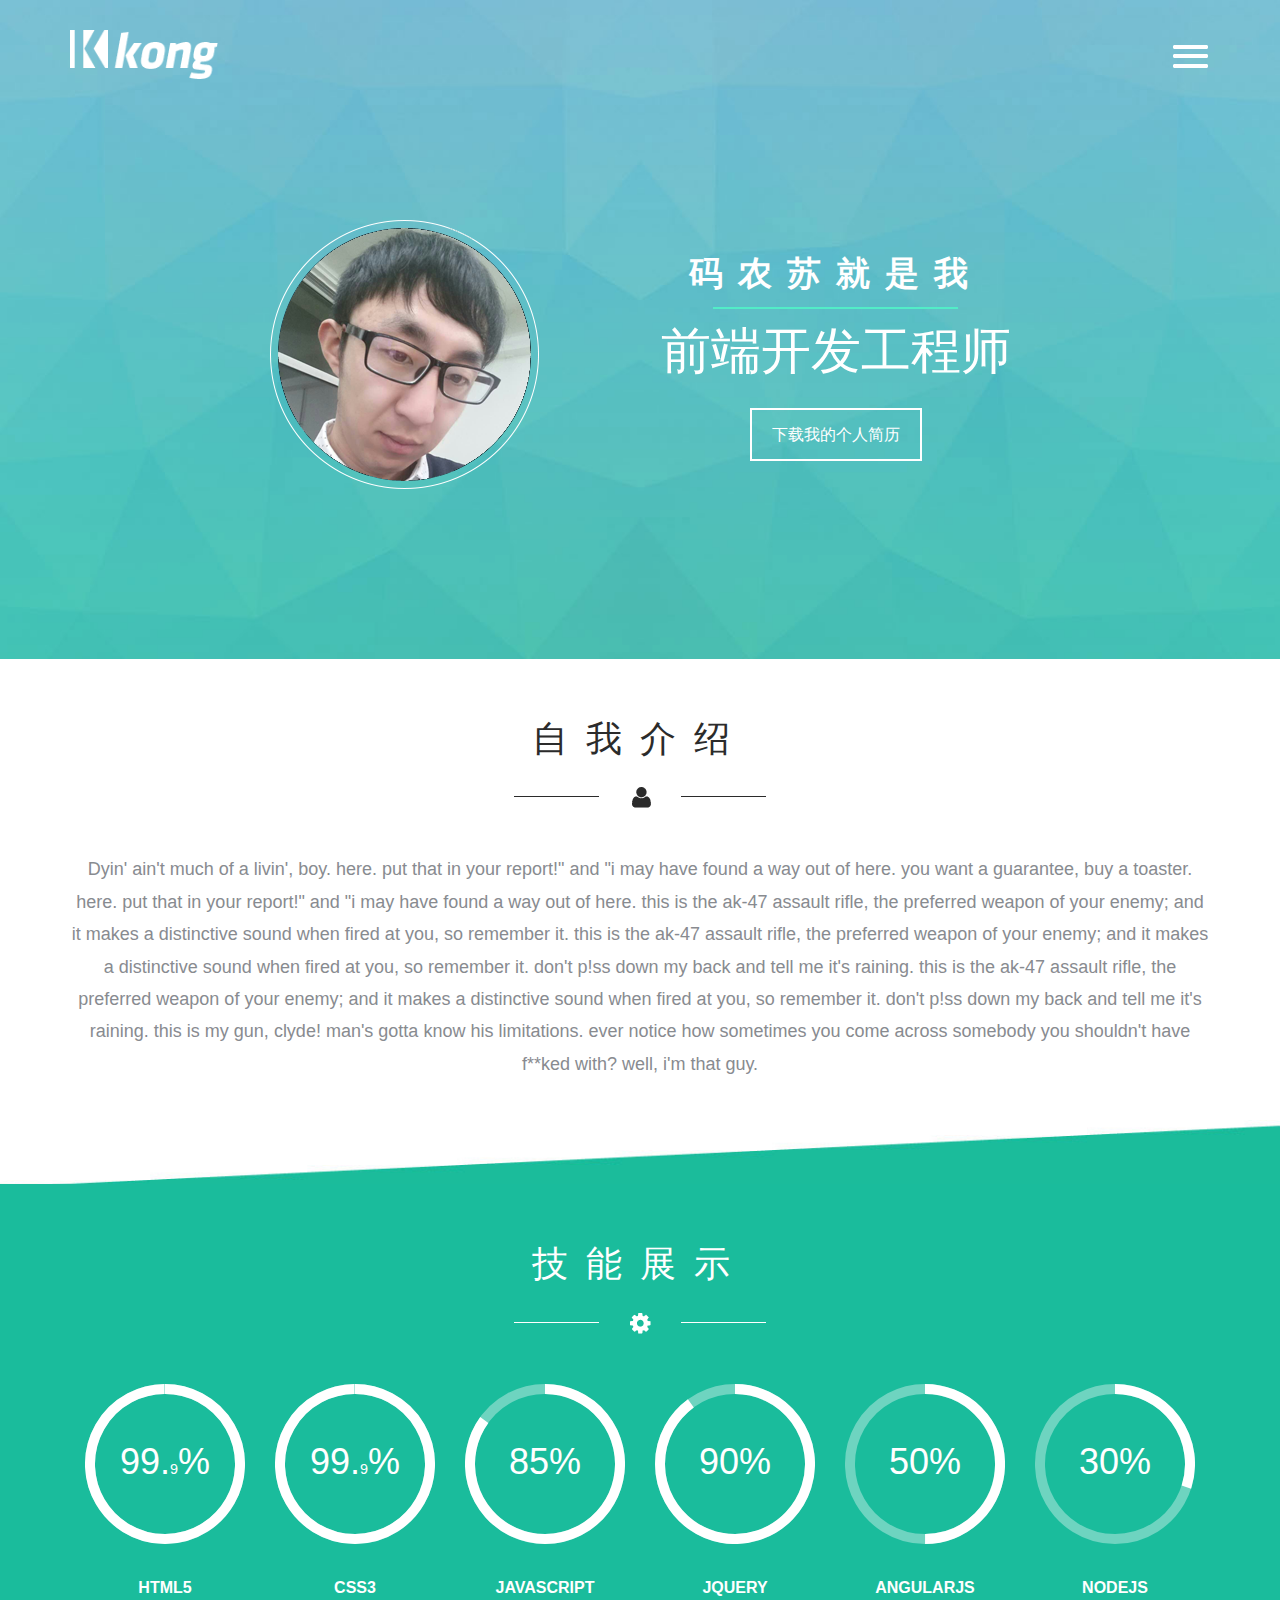
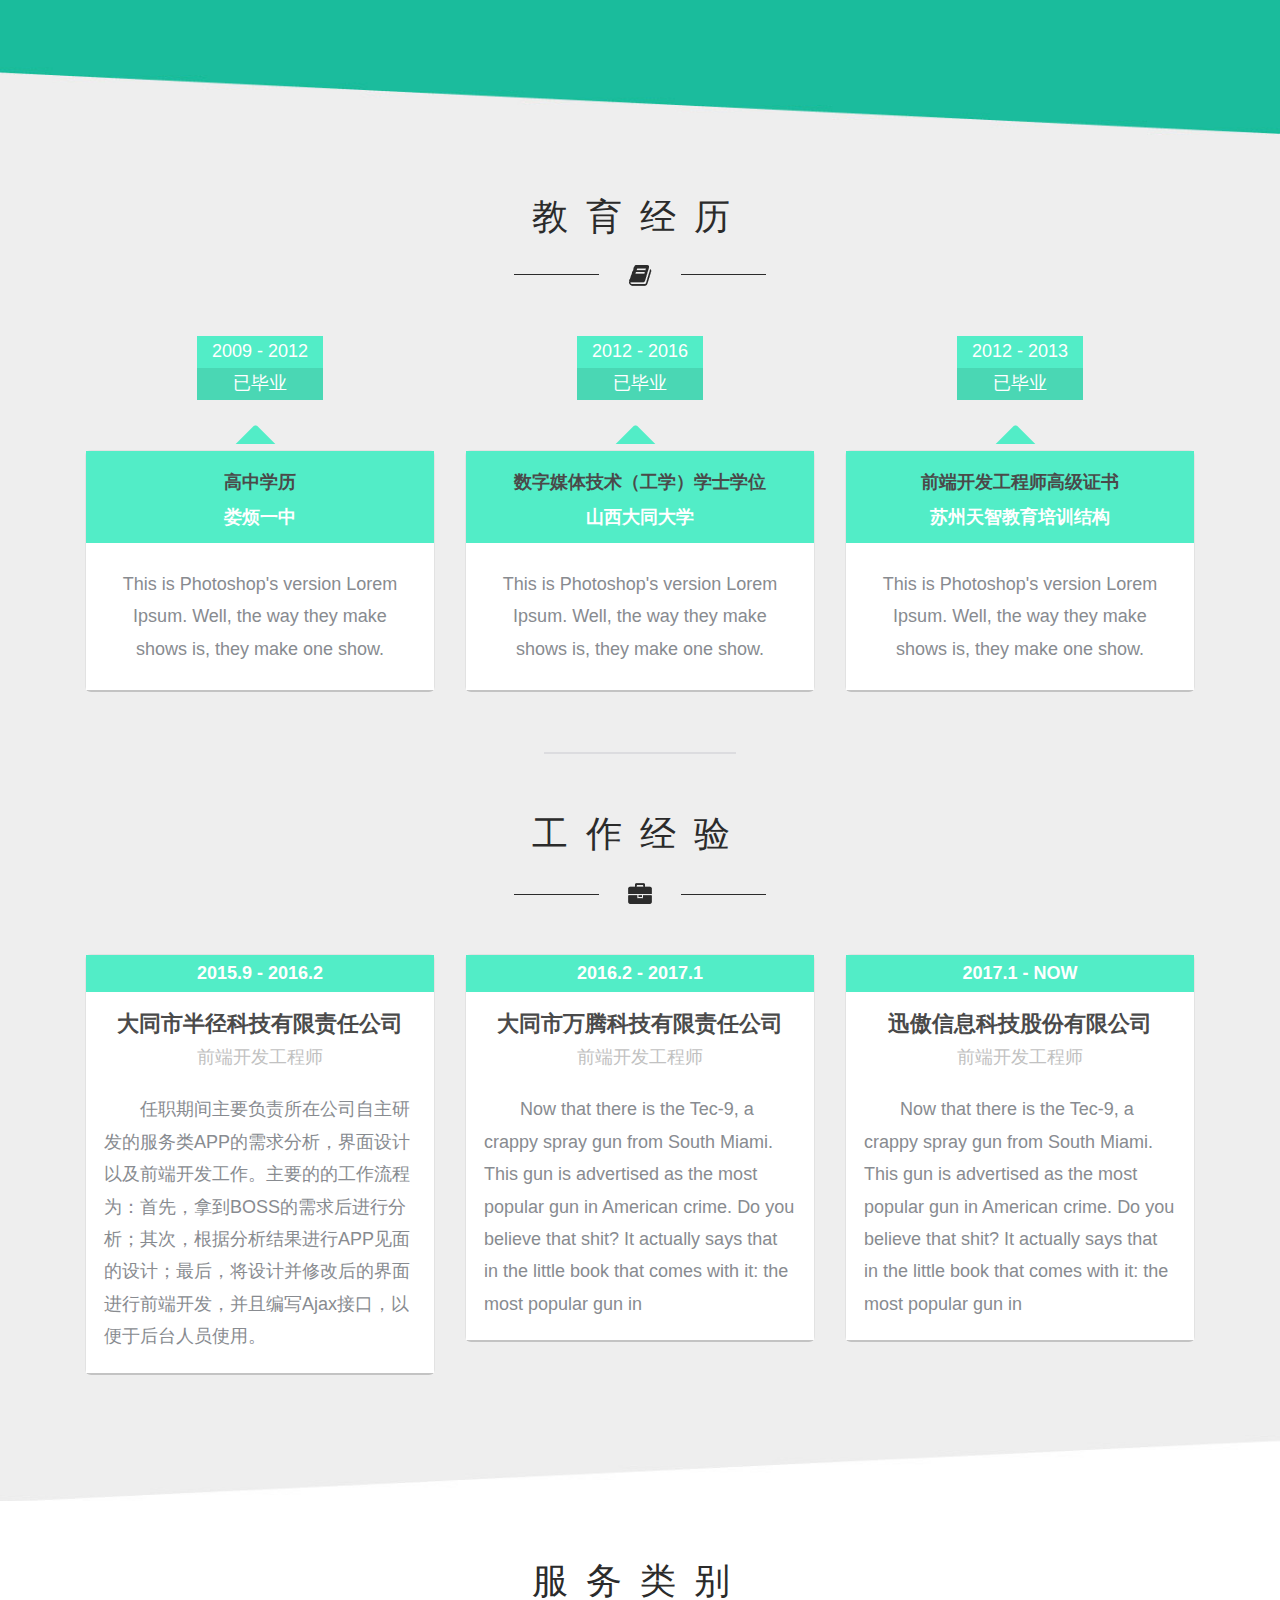
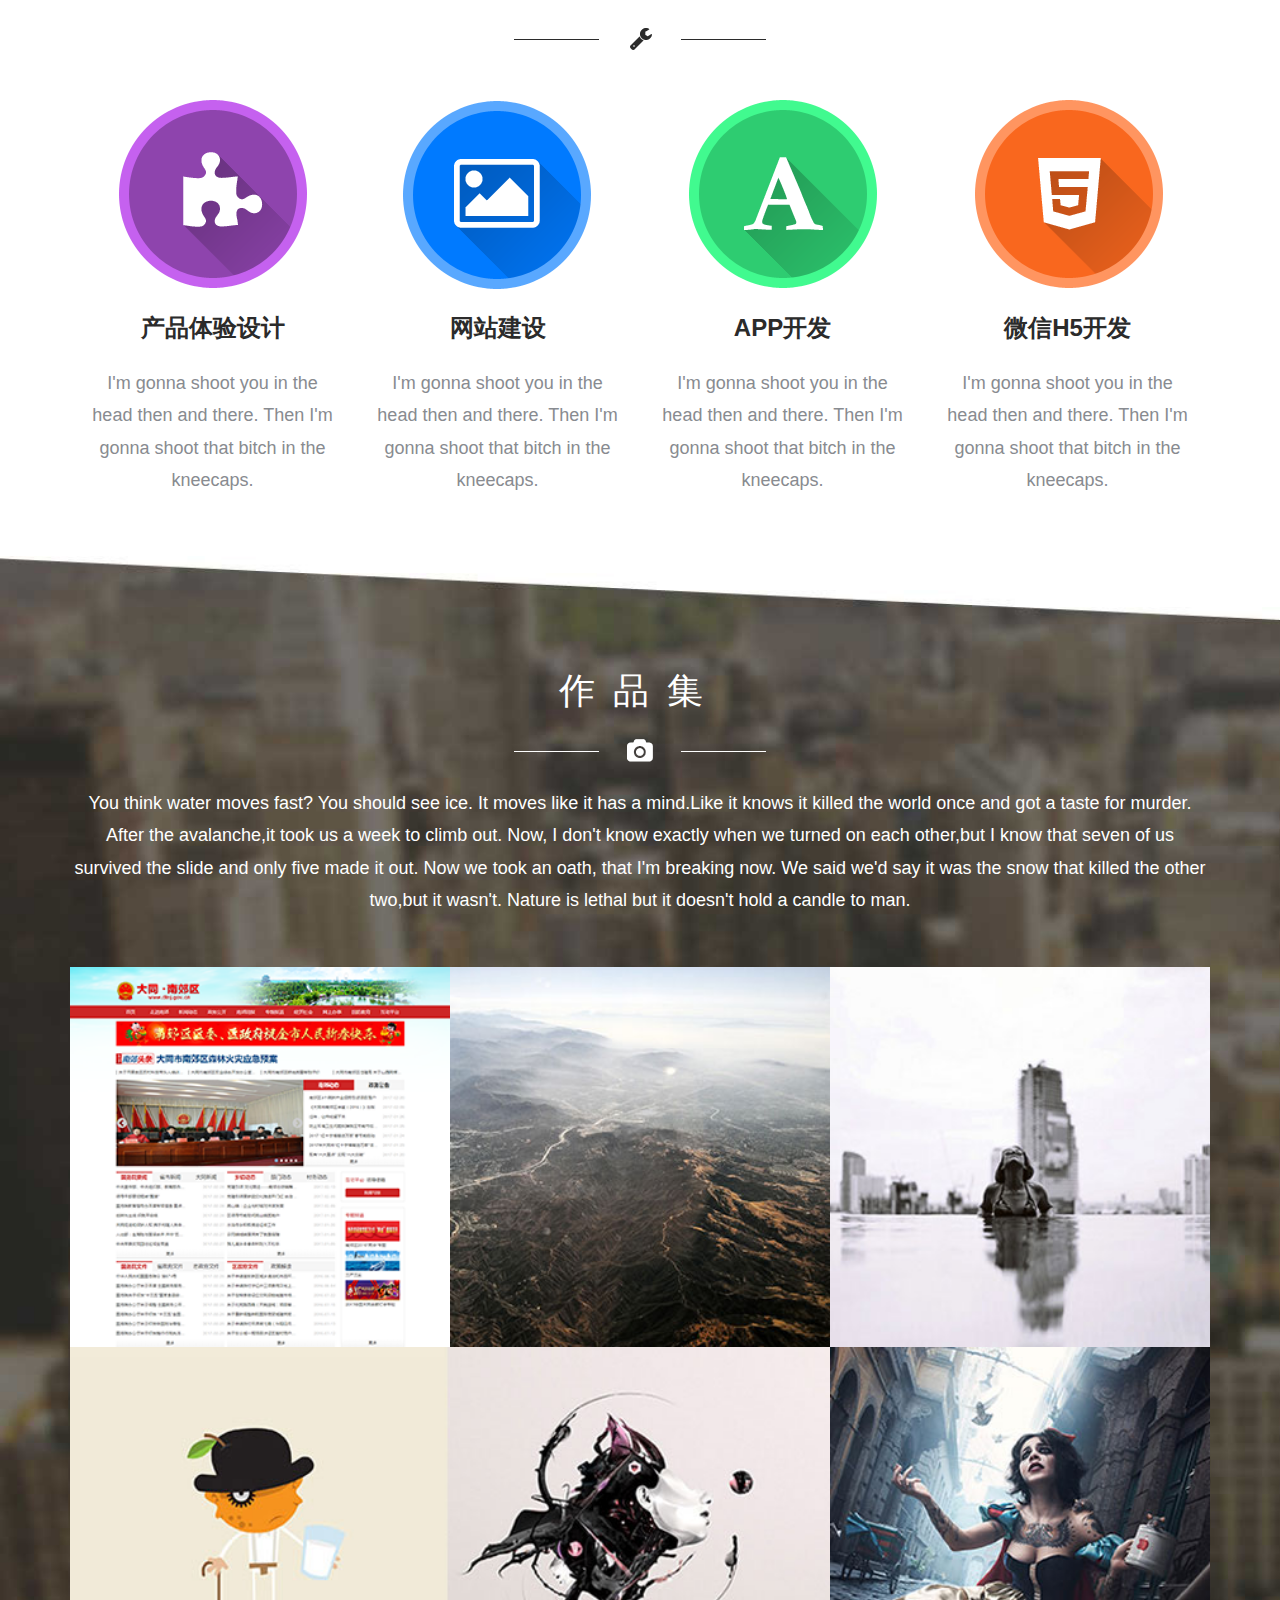
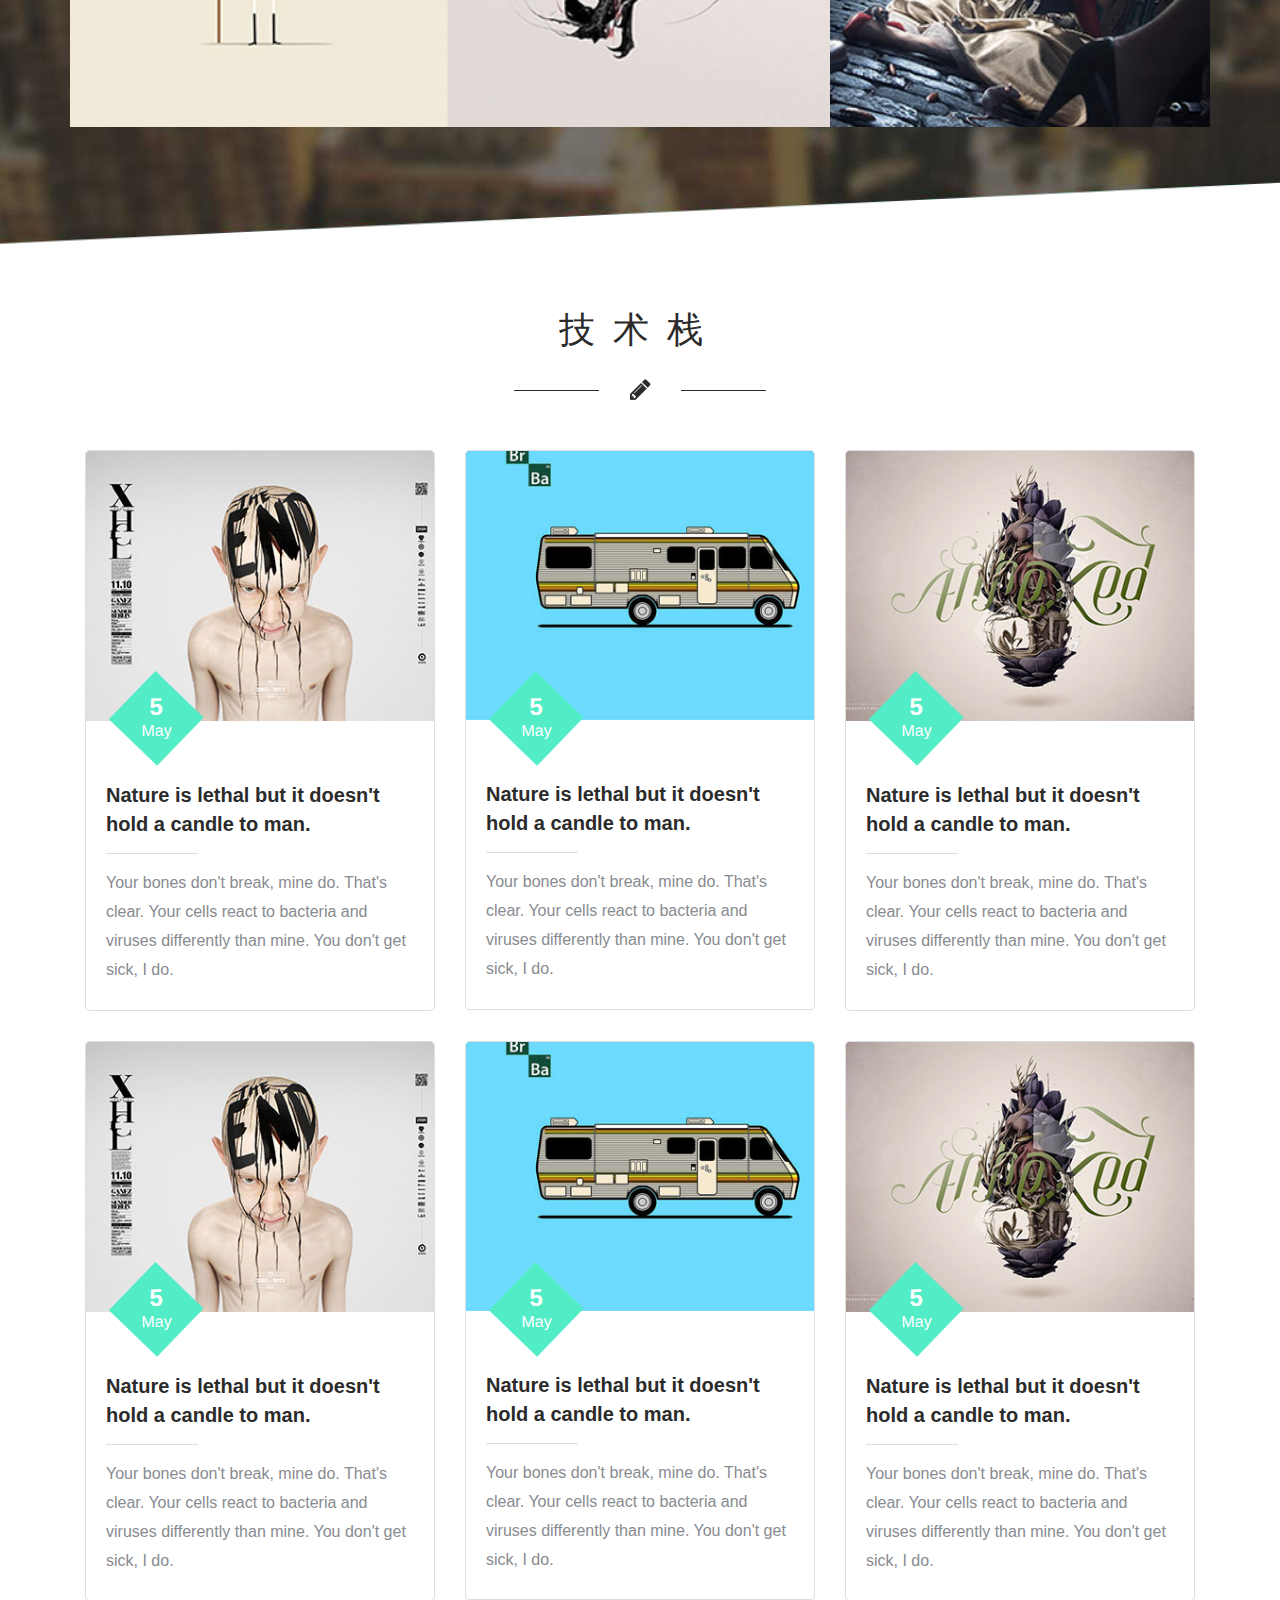
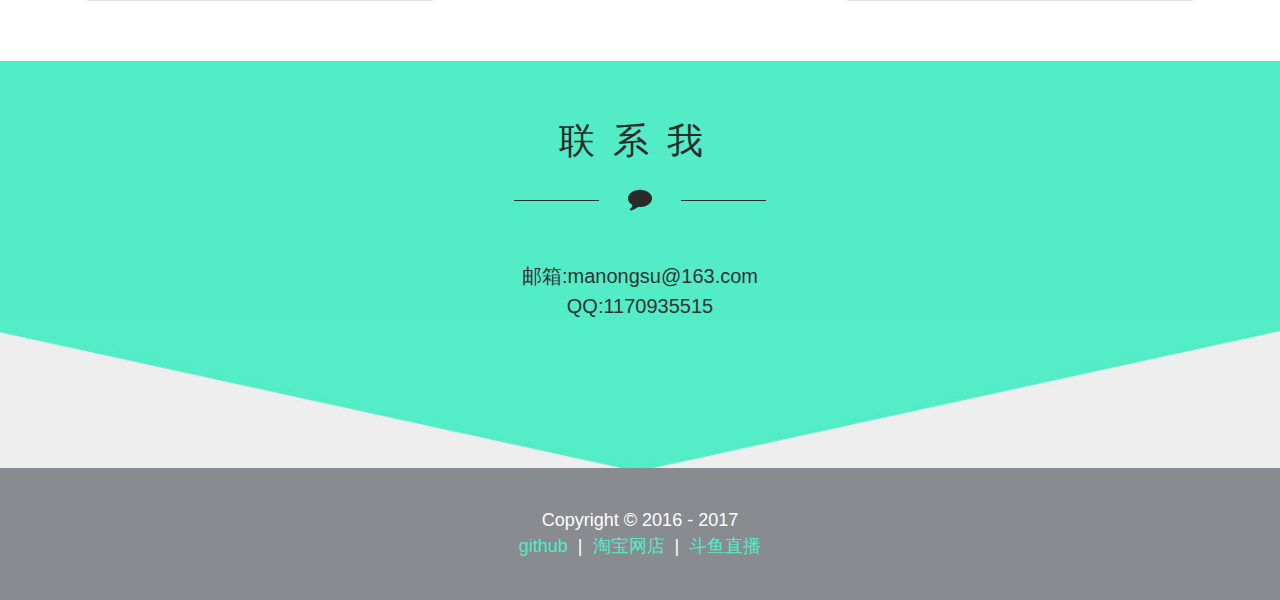
==== index.html @ 930b6877 "2.0" ====
<!DOCTYPE html>
<html lang="en">
<head>
    <meta http-equiv="Content-Type" content="text/html;charset=utf-8"/>
    <meta name="viewport" content="width=device-width, initial-scale=1"/>
    <title>码农苏官方网站</title>
    <meta name="Keywords" content="码农苏官方网站,大前端,码农苏-前端工程师,前端技术文章分享"/>
    <meta name="Description" content=""/>
    <link rel="stylesheet" href="css/font1.css"/>
    <link rel="stylesheet" href="css/font2.css"/>
    <link rel="stylesheet" href="css/bootstrap.css"/>
    <link rel="stylesheet" href="css/style.css"/>
    <script type="text/javascript">
        addEventListener("load",function(){
            setTimeout(hideURLbar, 0);
        }, false);
        function hideURLbar(){
            window.scrollTo(0,1);
        }
    </script>
    <script type="text/javascript" src="js/jquery.min.js"></script>
    <script type="text/javascript" src="js/move-top.js"></script>
    <script type="text/javascript" src="js/easing.js"></script>
    <script type="text/javascript">
        $(document).ready(function($) {
            $(".scroll").click(function(event){
                event.preventDefault();
                $('html,body').animate({scrollTop:$(this.hash).offset().top},1000);
            });
        });
    </script>
</head>
<body>
<!--------------------------------banner---------------------------------->
<div class="banner" id="home">
    <div class="container">
        <div class="top-header row">
            <div class="logo">
                <a href="index.html"><img src="images/logo.png" alt="码农苏官方网站"/></a>
            </div>
            <div class="top-nav">
                <div class="nav-icon">
                    <a href="#" class="right_bt" id="activator"><span></span></a>
                </div>
                <div class="box" id="box">
                    <div class="box_content">
                        <div class="box_content_center">
                            <div class="form_content">
                                <div class="menu_box_list">
                                    <ul>
                                        <li><a class="scroll" href="#home"><span>首页</span></a></li>
                                        <li><a class="scroll" href="#about"><span>自我介绍</span></a></li>
                                        <li><a class="scroll" href="#services"><span>服务类别</span></a></li>
                                        <li><a class="scroll" href="#portfolio"><span>作品集</span></a></li>
                                        <li><a class="scroll" href="#blog"><span>技术栈</span></a></li>
                                        <li><a class="scroll" href="#contact"><span>联系我</span></a></li>
                                        <li class="clearfix"></li>
                                    </ul>
                                </div>
                                <a class="boxclose" id="boxclose"> <span> </span></a>
                            </div>
                        </div>
                    </div>
                </div>
            </div>
            <div class="clearfix"> </div>
        </div>
        <div class="banner-info">
            <div class="banner-left">
                <img src="images/1.png" alt="码农苏头像"/>
            </div>
            <div class="banner-right">
                <h1>码农苏就是我</h1>
                <div class="border"></div>
                <h2>前端开发工程师</h2>
                <a href="#">下载我的个人简历</a>
            </div>
            <div class="clearfix"></div>
        </div>
    </div>
</div>
<!-------------------------------自我介绍--------------------------------->
<div class="about text-center" id="about">
    <div class="container">
        <h3>自我介绍</h3>
        <div class="strip text-center"><img src="images/about.png" alt="码农苏-自我介绍"/></div>
        <p>Dyin' ain't much of a livin', boy. here. put that in your report!" and "i may have found a way out of here. you want a guarantee, buy a toaster. here. put that in your report!" and "i may have found a way out of here. this is the ak-47 assault rifle, the preferred weapon of your enemy; and it makes a distinctive sound when fired at you, so remember it. this is the ak-47 assault rifle, the preferred weapon of your enemy; and it makes a distinctive sound when fired at you, so remember it. don't p!ss down my back and tell me it's raining. this is the ak-47 assault rifle, the preferred weapon of your enemy; and it makes a distinctive sound when fired at you, so remember it. don't p!ss down my back and tell me it's raining. this is my gun, clyde! man's gotta know his limitations. ever notice how sometimes you come across somebody you shouldn't have f**ked with? well, i'm that guy.</p>
    </div>
</div>
<!-------------------------------技能展示--------------------------------->
<div class="about-back"></div>
<div class="my-skills text-center">
    <div class="container">
        <h3>技能展示</h3>
        <div class="strip text-center"><img src="images/skill.png" alt="码农苏-技能展示"/></div>
        <div class="skill-grids">
            <div class="col-md-2 skills-grid text-center">
                <div class="circle" id="circles-1"></div>
                <p>HTML5</p>
            </div>
            <div class="col-md-2 skills-grid text-center">
                <div class="circle" id="circles-2"></div>
                <p>CSS3</p>
            </div>
            <div class="col-md-2 skills-grid text-center">
                <div class="circle" id="circles-3"></div>
                <p>JavaScript</p>
            </div>
            <div class="col-md-2 skills-grid text-center">
                <div class="circle" id="circles-4"></div>
                <p>jQuery</p>
            </div>
            <div class="col-md-2 skills-grid text-center">
                <div class="circle" id="circles-5"></div>
                <p>AngularJs</p>
            </div>
            <div class="col-md-2 skills-grid text-center">
                <div class="circle" id="circles-6"></div>
                <p>NodeJs</p>
            </div>
            <div class="clearfix"> </div>
            <script type="text/javascript" src="js/circles.js"></script>
            <script>
                var colors = [
                    ['#6ed4c0', '#ffffff'], ['#6ed4c0', '#ffffff'], ['#6ed4c0', '#ffffff'], ['#6ed4c0', '#ffffff'], ['#6ed4c0', '#ffffff'], ['#6ed4c0', '#ffffff']
                ];
                var percentage = [99.9,99.9,85,90,50,30];
                for (var i = 1; i <	 7; i++) {
                    var child = document.getElementById('circles-' + i);
                    Circles.create({
                        id:         child.id,
                        percentage: percentage[i-1],
                        radius:     80,
                        width:      10,
                        number:   	percentage[i-1] / 1,
                        text:       '%',
                        colors:     colors[i - 1]
                    });
                }
            </script>
        </div>
    </div>
</div>
<div class="my-skill-back"></div>
<!-------------------------------教育经历--------------------------------->
<div class="education text-center">
    <div class="container">
        <div class="edu-info">
            <h3>教育经历</h3>
        </div>
        <div class="strip text-center"><img src="images/edu.png" alt="码农苏-教育经历"/></div>
        <div class="edu-grids">
            <div class="col-md-4 edu-grid">
                <p>2009 - 2012</p><span>已毕业</span>
                <img src="images/arrow.png" alt=""/>
                <div class="edu-border">
                    <div class="edu-grid-master">
                        <h3>高中学历</h3>
                        <h4>娄烦一中</h4>
                    </div>
                    <div class="edu-grid-info">
                        <h5>This is Photoshop's version Lorem Ipsum.
                            Well, the way they make shows is, they make one show.</h5>
                    </div>
                </div>
            </div>
            <div class="col-md-4 edu-grid">
                <p>2012 - 2016</p><span>已毕业</span>
                <img src="images/arrow.png" alt=""/>
                <div class="edu-border">
                    <div class="edu-grid-master">
                        <h3>数字媒体技术（工学）学士学位</h3>
                        <h4>山西大同大学</h4>
                    </div>
                    <div class="edu-grid-info">
                        <h5>This is Photoshop's version Lorem Ipsum.
                            Well, the way they make shows is, they make one show.</h5>
                    </div>
                </div>
            </div>
            <div class="col-md-4 edu-grid">
                <p>2012 - 2013</p><span>已毕业</span>
                <img src="images/arrow.png" alt=""/>
                <div class="edu-border">
                    <div class="edu-grid-master">
                        <h3>前端开发工程师高级证书</h3>
                        <h4>苏州天智教育培训结构</h4>
                    </div>
                    <div class="edu-grid-info">
                        <h5>This is Photoshop's version Lorem Ipsum.
                            Well, the way they make shows is, they make one show.</h5>
                    </div>
                </div>
            </div>
            <div class="clearfix"></div>
        </div>
    </div>
</div>
<!--------------------------------分隔符---------------------------------->
<div class="strip-border"><p></p></div>
<!-------------------------------工作经验--------------------------------->
<div class="work-experience text-center">
    <div class="container">
        <div class="work-info">
            <h3>工作经验</h3>
        </div>
        <div class="strip text-center"><img src="images/work.png" alt="码农苏-工作经验"/></div>
        <div class="work-grids">
            <div class="col-md-4 w-grid">
                <div class="work-grid">
                    <h3>2015.9 - 2016.2</h3>
                    <div class="work-grid-info">
                        <h4>大同市半径科技有限责任公司</h4>
                        <h5>前端开发工程师</h5>
                        <p>任职期间主要负责所在公司自主研发的服务类APP的需求分析，界面设计以及前端开发工作。主要的的工作流程为：首先，拿到BOSS的需求后进行分析；其次，根据分析结果进行APP见面的设计；最后，将设计并修改后的界面进行前端开发，并且编写Ajax接口，以便于后台人员使用。</p>
                    </div>
                </div>
            </div>
            <div class="col-md-4 w-grid">
                <div class="work-grid">
                    <h3>2016.2 - 2017.1</h3>
                    <div class="work-grid-info">
                        <h4>大同市万腾科技有限责任公司</h4>
                        <h5>前端开发工程师</h5>
                        <p>Now that there is the Tec-9, a crappy spray gun from South Miami.
                            This gun is advertised as the most popular gun in American crime.
                            Do you believe that shit? It actually says that in the little book
                            that comes with it: the most popular gun in</p>
                    </div>
                </div>
            </div>
            <div class="col-md-4 w-grid">
                <div class="work-grid">
                    <h3>2017.1 - NOW</h3>
                    <div class="work-grid-info">
                        <h4>迅傲信息科技股份有限公司</h4>
                        <h5>前端开发工程师</h5>
                        <p>Now that there is the Tec-9, a crappy spray gun from South Miami.
                            This gun is advertised as the most popular gun in American crime.
                            Do you believe that shit? It actually says that in the little book
                            that comes with it: the most popular gun in</p>
                    </div>
                </div>
            </div>
            <div class="clearfix"></div>
        </div>
    </div>
</div>
<!-------------------------------服务类别--------------------------------->
<div class="services-back"></div>
<div class="services text-center" id="services">
    <div class="container">
        <div class="ser-info">
            <h3>服务类别</h3>
        </div>
        <div class="strip text-center"><img src="images/ser.png" alt="码农苏-服务类别"/></div>
        <div class="ser-grids">
            <div class="col-md-3 ser-grid">
                <div class="ser-imaged"></div>
                <h3>产品体验设计</h3>
                <p>I'm gonna shoot you in the head then and there. Then I'm gonna shoot that bitch in the kneecaps.</p>
            </div>
            <div class="col-md-3 ser-grid">
                <div class="ser-imageb"></div>
                <h3>网站建设</h3>
                <p>I'm gonna shoot you in the head then and there. Then I'm gonna shoot that bitch in the kneecaps.</p>
            </div>
            <div class="col-md-3 ser-grid">
                <div class="ser-imagec"></div>
                <h3>APP开发</h3>
                <p>I'm gonna shoot you in the head then and there. Then I'm gonna shoot that bitch in the kneecaps.</p>
            </div>
            <div class="col-md-3 ser-grid">
                <div class="ser-imagea"></div>
                <h3>微信H5开发</h3>
                <p>I'm gonna shoot you in the head then and there. Then I'm gonna shoot that bitch in the kneecaps.</p>
            </div>
            <div class="clearfix"></div>
        </div>
    </div>
</div>
<!--------------------------------作品集---------------------------------->
<div class="gallery-section text-center" id="portfolio">
    <div class="container">
        <h3>作品集</h3>
        <div class="strip text-center"><img src="images/port.png" alt=" "/></div>
        <p>You think water moves fast? You should see ice. It moves like it has a mind.Like it knows it killed the world once and got a taste for murder. After the avalanche,it took us a week to climb out. Now, I don't know exactly when we turned on each other,but I know that seven of us survived the slide and only five made it out. Now we took an oath, that I'm breaking now. We said we'd say it was the snow that killed the other two,but it wasn't. Nature is lethal but it doesn't hold a candle to man.</p>
        <div class="gallery-grids">
            <div class="top-gallery">
                <div class="col-md-4 gallery-grid gallery1">
                    <a href="images/p1.jpg" class="swipebox"><img src="images/p1.jpg" class="img-responsive" alt="大同市南郊区政府网站">
                        <div class="textbox">
                            <h4>大同市南郊区政府网站</h4>
                            <p>前端开发</p>
                            <div class="button"><a href="http://www.dtnj.gov.cn" class="swipebox" target="_blank">查看</a></div>
                        </div>
                    </a>
                </div>
                <div class="col-md-4 gallery-grid gallery1">
                    <a href="images/p2.jpg" class="swipebox"><img src="images/p2.jpg" class="img-responsive" alt="/">
                        <div class="textbox">
                            <h4>Project Name</h4>
                            <p>WEB DESIGN</p>
                            <div class="button"><a href="images/p2.jpg" class="swipebox">VIEW</a></div>
                        </div>
                    </a>
                </div>
                <div class="col-md-4 gallery-grid gallery1">
                    <a href="images/p3.jpg" class="swipebox"><img src="images/p3.jpg" class="img-responsive" alt="/">
                        <div class="textbox">
                            <h4>Project Name</h4>
                            <p>WEB DESIGN</p>
                            <div class="button"><a href="images/p3.jpg" class="swipebox">VIEW</a></div>
                        </div>
                    </a>
                </div>
                <div class="col-md-4 gallery-grid gallery1">
                    <a href="images/p4.jpg" class="swipebox"><img src="images/p4.jpg" class="img-responsive" alt="/">
                        <div class="textbox">
                            <h4>Project Name</h4>
                            <p>WEB DESIGN</p>
                            <div class="button"><a href="images/p4.jpg" class="swipebox">VIEW</a></div>
                        </div>
                    </a>
                </div>
                <div class="col-md-4 gallery-grid gallery1">
                    <a href="images/p5.jpg" class="swipebox"><img src="images/p5.jpg" class="img-responsive" alt="/">
                        <div class="textbox">
                            <h4>Project Name</h4>
                            <p>WEB DESIGN</p>
                            <div class="button"><a href="images/p5.jpg" class="swipebox">VIEW</a></div>
                        </div>
                    </a>
                </div>
                <div class="col-md-4 gallery-grid gallery1">
                    <a href="images/p6.jpg" class="swipebox"><img src="images/p6.jpg" class="img-responsive" alt="/">
                        <div class="textbox">
                            <h4>Project Name</h4>
                            <p>WEB DESIGN</p>
                            <div class="button"><a href="images/p6.jpg" class="swipebox">VIEW</a></div>
                        </div>
                    </a>
                </div>
                <div class="clearfix"> </div>
            </div>
        </div>
    </div>
</div>
<!--------------------------------技术栈---------------------------------->
<div class="blog" id="blog">
    <div class="container">
        <div class="blog-info text-center">
            <h3>技术栈</h3>
            <div class="strip text-center"><img src="images/blog.png" alt=" "/></div>
        </div>
        <div class="blog-grids">
            <div class="col-md-4 blog-text-info">
                <div class="blog-grid">
                    <a href="blog.html"><img src="images/a.jpg" alt=""/></a>
                    <div class="blog-text">
                        <a href="blog.html">Nature is lethal but it doesn't hold a candle to man.</a>
                        <div class="stripa"></div>
                        <p>Your bones don't break, mine do. That's clear. Your cells react to bacteria
                            and viruses differently than mine. You don't get sick, I do.</p>
                    </div>
                    <div class="blog-pos">
                        <p>5<span>May</span></p>
                    </div>
                </div>
            </div>
            <div class="col-md-4 blog-text-info">
                <div class="blog-grid">
                    <a href="blog.html"><img src="images/b.jpg" alt=""/></a>
                    <div class="blog-text">
                        <a href="blog.html">Nature is lethal but it doesn't hold a candle to man.</a>
                        <div class="stripa"></div>
                        <p>Your bones don't break, mine do. That's clear. Your cells react to bacteria
                            and viruses differently than mine. You don't get sick, I do.</p>
                    </div>
                    <div class="blog-pos">
                        <p>5<span>May</span></p>
                    </div>
                </div>
            </div>
            <div class="col-md-4 blog-text-info">
                <div class="blog-grid">
                    <a href="blog.html"><img src="images/c.jpg" alt=""/></a>
                    <div class="blog-text">
                        <a href="blog.html">Nature is lethal but it doesn't hold a candle to man.</a>
                        <div class="stripa"></div>
                        <p>Your bones don't break, mine do. That's clear. Your cells react to bacteria
                            and viruses differently than mine. You don't get sick, I do.</p>
                    </div>
                    <div class="blog-pos">
                        <p>5<span>May</span></p>
                    </div>
                </div>
            </div>
            <div class="col-md-4 blog-text-info">
                <div class="blog-grid">
                    <a href="blog.html"><img src="images/a.jpg" alt=""/></a>
                    <div class="blog-text">
                        <a href="blog.html">Nature is lethal but it doesn't hold a candle to man.</a>
                        <div class="stripa"></div>
                        <p>Your bones don't break, mine do. That's clear. Your cells react to bacteria
                            and viruses differently than mine. You don't get sick, I do.</p>
                    </div>
                    <div class="blog-pos">
                        <p>5<span>May</span></p>
                    </div>
                </div>
            </div>
            <div class="col-md-4 blog-text-info">
                <div class="blog-grid">
                    <a href="blog.html"><img src="images/b.jpg" alt=""/></a>
                    <div class="blog-text">
                        <a href="blog.html">Nature is lethal but it doesn't hold a candle to man.</a>
                        <div class="stripa"></div>
                        <p>Your bones don't break, mine do. That's clear. Your cells react to bacteria
                            and viruses differently than mine. You don't get sick, I do.</p>
                    </div>
                    <div class="blog-pos">
                        <p>5<span>May</span></p>
                    </div>
                </div>
            </div>
            <div class="col-md-4 blog-text-info">
                <div class="blog-grid">
                    <a href="blog.html"><img src="images/c.jpg" alt=""/></a>
                    <div class="blog-text">
                        <a href="blog.html">Nature is lethal but it doesn't hold a candle to man.</a>
                        <div class="stripa"></div>
                        <p>Your bones don't break, mine do. That's clear. Your cells react to bacteria
                            and viruses differently than mine. You don't get sick, I do.</p>
                    </div>
                    <div class="blog-pos">
                        <p>5<span>May</span></p>
                    </div>
                </div>
            </div>
            <div class="clearfix"></div>
        </div>
    </div>
</div>
<!--------------------------------联系我---------------------------------->
<div class="contact" id="contact">
    <div class="container">
        <div class="contact-info text-center">
            <h3>联系我</h3>
            <div class="strip text-center"><img src="images/con1.png" alt=" "/></div>
        </div>
        <div class="contact-grids">
            <p style="">邮箱:manongsu@163.com</p>
            <p style="text-align: center;line-height: 30px;font-size: 20px;">QQ:1170935515</p>
        </div>
    </div>
</div>
<div class="footer-top"></div>
<!-------------------------------版权信息--------------------------------->
<div class="footer">
    <div class="container">
        <p>Copyright &copy; 2016 - 2017 <a href=""></a></p>
        <p>
            <a href="https://github.com/manongsu" target="_blank">github</a>
            &nbsp;|&nbsp;
            <a href="#" target="_blank">淘宝网店</a>
            &nbsp;|&nbsp;
            <a href="#" target="_blank">斗鱼直播</a>
        </p>
    </div>
</div>
<!-------------------------------返回顶部--------------------------------->
<script type="text/javascript">
    $(document).ready(function() {
        $().UItoTop({ easingType: 'easeOutQuart' });
    });
</script>
</body>
<script type="text/javascript" src="js/classie.js"></script>
<script type="text/javascript" src="js/down_menu.js"></script>
</html>
---- css/font1.css ----
/* latin-ext */
@font-face {
    font-family: 'Raleway';
    font-style: normal;
    font-weight: 100;
    src: local('Raleway Thin'), local('Raleway-Thin'), url(http://fonts.gstatic.com/s/raleway/v11/rr0ijB5_2nAJsAoZ6vECXRJtnKITppOI_IvcXXDNrsc.woff2) format('woff2');
    unicode-range: U+0100-024F, U+1E00-1EFF, U+20A0-20AB, U+20AD-20CF, U+2C60-2C7F, U+A720-A7FF;
}
/* latin */
@font-face {
    font-family: 'Raleway';
    font-style: normal;
    font-weight: 100;
    src: local('Raleway Thin'), local('Raleway-Thin'), url(http://fonts.gstatic.com/s/raleway/v11/RJMlAoFXXQEzZoMSUteGWFtXRa8TVwTICgirnJhmVJw.woff2) format('woff2');
    unicode-range: U+0000-00FF, U+0131, U+0152-0153, U+02C6, U+02DA, U+02DC, U+2000-206F, U+2074, U+20AC, U+2212, U+2215;
}
/* latin-ext */
@font-face {
    font-family: 'Raleway';
    font-style: normal;
    font-weight: 200;
    src: local('Raleway ExtraLight'), local('Raleway-ExtraLight'), url(http://fonts.gstatic.com/s/raleway/v11/cbAbzEjxTdN5KKmS-gA0tSEAvth_LlrfE80CYdSH47w.woff2) format('woff2');
    unicode-range: U+0100-024F, U+1E00-1EFF, U+20A0-20AB, U+20AD-20CF, U+2C60-2C7F, U+A720-A7FF;
}
/* latin */
@font-face {
    font-family: 'Raleway';
    font-style: normal;
    font-weight: 200;
    src: local('Raleway ExtraLight'), local('Raleway-ExtraLight'), url(http://fonts.gstatic.com/s/raleway/v11/8KhZd3VQBtXTAznvKjw-k_k_vArhqVIZ0nv9q090hN8.woff2) format('woff2');
    unicode-range: U+0000-00FF, U+0131, U+0152-0153, U+02C6, U+02DA, U+02DC, U+2000-206F, U+2074, U+20AC, U+2212, U+2215;
}
/* latin-ext */
@font-face {
    font-family: 'Raleway';
    font-style: normal;
    font-weight: 300;
    src: local('Raleway Light'), local('Raleway-Light'), url(http://fonts.gstatic.com/s/raleway/v11/ZKwULyCG95tk6mOqHQfRBCEAvth_LlrfE80CYdSH47w.woff2) format('woff2');
    unicode-range: U+0100-024F, U+1E00-1EFF, U+20A0-20AB, U+20AD-20CF, U+2C60-2C7F, U+A720-A7FF;
}
/* latin */
@font-face {
    font-family: 'Raleway';
    font-style: normal;
    font-weight: 300;
    src: local('Raleway Light'), local('Raleway-Light'), url(http://fonts.gstatic.com/s/raleway/v11/-_Ctzj9b56b8RgXW8FArifk_vArhqVIZ0nv9q090hN8.woff2) format('woff2');
    unicode-range: U+0000-00FF, U+0131, U+0152-0153, U+02C6, U+02DA, U+02DC, U+2000-206F, U+2074, U+20AC, U+2212, U+2215;
}
/* latin-ext */
@font-face {
    font-family: 'Raleway';
    font-style: normal;
    font-weight: 400;
    src: local('Raleway'), local('Raleway-Regular'), url(http://fonts.gstatic.com/s/raleway/v11/yQiAaD56cjx1AooMTSghGfY6323mHUZFJMgTvxaG2iE.woff2) format('woff2');
    unicode-range: U+0100-024F, U+1E00-1EFF, U+20A0-20AB, U+20AD-20CF, U+2C60-2C7F, U+A720-A7FF;
}
/* latin */
@font-face {
    font-family: 'Raleway';
    font-style: normal;
    font-weight: 400;
    src: local('Raleway'), local('Raleway-Regular'), url(http://fonts.gstatic.com/s/raleway/v11/0dTEPzkLWceF7z0koJaX1A.woff2) format('woff2');
    unicode-range: U+0000-00FF, U+0131, U+0152-0153, U+02C6, U+02DA, U+02DC, U+2000-206F, U+2074, U+20AC, U+2212, U+2215;
}
/* latin-ext */
@font-face {
    font-family: 'Raleway';
    font-style: normal;
    font-weight: 500;
    src: local('Raleway Medium'), local('Raleway-Medium'), url(http://fonts.gstatic.com/s/raleway/v11/Li18TEFObx_yGdzKDoI_ciEAvth_LlrfE80CYdSH47w.woff2) format('woff2');
    unicode-range: U+0100-024F, U+1E00-1EFF, U+20A0-20AB, U+20AD-20CF, U+2C60-2C7F, U+A720-A7FF;
}
/* latin */
@font-face {
    font-family: 'Raleway';
    font-style: normal;
    font-weight: 500;
    src: local('Raleway Medium'), local('Raleway-Medium'), url(http://fonts.gstatic.com/s/raleway/v11/CcKI4k9un7TZVWzRVT-T8_k_vArhqVIZ0nv9q090hN8.woff2) format('woff2');
    unicode-range: U+0000-00FF, U+0131, U+0152-0153, U+02C6, U+02DA, U+02DC, U+2000-206F, U+2074, U+20AC, U+2212, U+2215;
}
/* latin-ext */
@font-face {
    font-family: 'Raleway';
    font-style: normal;
    font-weight: 600;
    src: local('Raleway SemiBold'), local('Raleway-SemiBold'), url(http://fonts.gstatic.com/s/raleway/v11/STBOO2waD2LpX45SXYjQBSEAvth_LlrfE80CYdSH47w.woff2) format('woff2');
    unicode-range: U+0100-024F, U+1E00-1EFF, U+20A0-20AB, U+20AD-20CF, U+2C60-2C7F, U+A720-A7FF;
}
/* latin */
@font-face {
    font-family: 'Raleway';
    font-style: normal;
    font-weight: 600;
    src: local('Raleway SemiBold'), local('Raleway-SemiBold'), url(http://fonts.gstatic.com/s/raleway/v11/xkvoNo9fC8O2RDydKj12b_k_vArhqVIZ0nv9q090hN8.woff2) format('woff2');
    unicode-range: U+0000-00FF, U+0131, U+0152-0153, U+02C6, U+02DA, U+02DC, U+2000-206F, U+2074, U+20AC, U+2212, U+2215;
}
/* latin-ext */
@font-face {
    font-family: 'Raleway';
    font-style: normal;
    font-weight: 700;
    src: local('Raleway Bold'), local('Raleway-Bold'), url(http://fonts.gstatic.com/s/raleway/v11/WmVKXVcOuffP_qmCpFuyzSEAvth_LlrfE80CYdSH47w.woff2) format('woff2');
    unicode-range: U+0100-024F, U+1E00-1EFF, U+20A0-20AB, U+20AD-20CF, U+2C60-2C7F, U+A720-A7FF;
}
/* latin */
@font-face {
    font-family: 'Raleway';
    font-style: normal;
    font-weight: 700;
    src: local('Raleway Bold'), local('Raleway-Bold'), url(http://fonts.gstatic.com/s/raleway/v11/JbtMzqLaYbbbCL9X6EvaI_k_vArhqVIZ0nv9q090hN8.woff2) format('woff2');
    unicode-range: U+0000-00FF, U+0131, U+0152-0153, U+02C6, U+02DA, U+02DC, U+2000-206F, U+2074, U+20AC, U+2212, U+2215;
}
/* latin-ext */
@font-face {
    font-family: 'Raleway';
    font-style: normal;
    font-weight: 800;
    src: local('Raleway ExtraBold'), local('Raleway-ExtraBold'), url(http://fonts.gstatic.com/s/raleway/v11/QoPu455RxV2raYSIFXAMBSEAvth_LlrfE80CYdSH47w.woff2) format('woff2');
    unicode-range: U+0100-024F, U+1E00-1EFF, U+20A0-20AB, U+20AD-20CF, U+2C60-2C7F, U+A720-A7FF;
}
/* latin */
@font-face {
    font-family: 'Raleway';
    font-style: normal;
    font-weight: 800;
    src: local('Raleway ExtraBold'), local('Raleway-ExtraBold'), url(http://fonts.gstatic.com/s/raleway/v11/1ImRNPx4870-D9a1EBUdPPk_vArhqVIZ0nv9q090hN8.woff2) format('woff2');
    unicode-range: U+0000-00FF, U+0131, U+0152-0153, U+02C6, U+02DA, U+02DC, U+2000-206F, U+2074, U+20AC, U+2212, U+2215;
}
/* latin-ext */
@font-face {
    font-family: 'Raleway';
    font-style: normal;
    font-weight: 900;
    src: local('Raleway Black'), local('Raleway-Black'), url(http://fonts.gstatic.com/s/raleway/v11/Ji5epXNcpHu3r63lhS0cTiEAvth_LlrfE80CYdSH47w.woff2) format('woff2');
    unicode-range: U+0100-024F, U+1E00-1EFF, U+20A0-20AB, U+20AD-20CF, U+2C60-2C7F, U+A720-A7FF;
}
/* latin */
@font-face {
    font-family: 'Raleway';
    font-style: normal;
    font-weight: 900;
    src: local('Raleway Black'), local('Raleway-Black'), url(http://fonts.gstatic.com/s/raleway/v11/PKCRbVvRfd5n7BTjtGiFZPk_vArhqVIZ0nv9q090hN8.woff2) format('woff2');
    unicode-range: U+0000-00FF, U+0131, U+0152-0153, U+02C6, U+02DA, U+02DC, U+2000-206F, U+2074, U+20AC, U+2212, U+2215;
}
---- css/font2.css ----
/* latin-ext */
@font-face {
    font-family: 'Lato';
    font-style: normal;
    font-weight: 100;
    src: local('Lato Hairline'), local('Lato-Hairline'), url(http://fonts.gstatic.com/s/lato/v13/eFRpvGLEW31oiexbYNx7Y_esZW2xOQ-xsNqO47m55DA.woff2) format('woff2');
    unicode-range: U+0100-024F, U+1E00-1EFF, U+20A0-20AB, U+20AD-20CF, U+2C60-2C7F, U+A720-A7FF;
}
/* latin */
@font-face {
    font-family: 'Lato';
    font-style: normal;
    font-weight: 100;
    src: local('Lato Hairline'), local('Lato-Hairline'), url(http://fonts.gstatic.com/s/lato/v13/GtRkRNTnri0g82CjKnEB0Q.woff2) format('woff2');
    unicode-range: U+0000-00FF, U+0131, U+0152-0153, U+02C6, U+02DA, U+02DC, U+2000-206F, U+2074, U+20AC, U+2212, U+2215;
}
/* latin-ext */
@font-face {
    font-family: 'Lato';
    font-style: normal;
    font-weight: 300;
    src: local('Lato Light'), local('Lato-Light'), url(http://fonts.gstatic.com/s/lato/v13/dPJ5r9gl3kK6ijoeP1IRsvY6323mHUZFJMgTvxaG2iE.woff2) format('woff2');
    unicode-range: U+0100-024F, U+1E00-1EFF, U+20A0-20AB, U+20AD-20CF, U+2C60-2C7F, U+A720-A7FF;
}
/* latin */
@font-face {
    font-family: 'Lato';
    font-style: normal;
    font-weight: 300;
    src: local('Lato Light'), local('Lato-Light'), url(http://fonts.gstatic.com/s/lato/v13/EsvMC5un3kjyUhB9ZEPPwg.woff2) format('woff2');
    unicode-range: U+0000-00FF, U+0131, U+0152-0153, U+02C6, U+02DA, U+02DC, U+2000-206F, U+2074, U+20AC, U+2212, U+2215;
}
/* latin-ext */
@font-face {
    font-family: 'Lato';
    font-style: normal;
    font-weight: 400;
    src: local('Lato Regular'), local('Lato-Regular'), url(http://fonts.gstatic.com/s/lato/v13/UyBMtLsHKBKXelqf4x7VRQ.woff2) format('woff2');
    unicode-range: U+0100-024F, U+1E00-1EFF, U+20A0-20AB, U+20AD-20CF, U+2C60-2C7F, U+A720-A7FF;
}
/* latin */
@font-face {
    font-family: 'Lato';
    font-style: normal;
    font-weight: 400;
    src: local('Lato Regular'), local('Lato-Regular'), url(http://fonts.gstatic.com/s/lato/v13/1YwB1sO8YE1Lyjf12WNiUA.woff2) format('woff2');
    unicode-range: U+0000-00FF, U+0131, U+0152-0153, U+02C6, U+02DA, U+02DC, U+2000-206F, U+2074, U+20AC, U+2212, U+2215;
}
/* latin-ext */
@font-face {
    font-family: 'Lato';
    font-style: normal;
    font-weight: 700;
    src: local('Lato Bold'), local('Lato-Bold'), url(http://fonts.gstatic.com/s/lato/v13/ObQr5XYcoH0WBoUxiaYK3_Y6323mHUZFJMgTvxaG2iE.woff2) format('woff2');
    unicode-range: U+0100-024F, U+1E00-1EFF, U+20A0-20AB, U+20AD-20CF, U+2C60-2C7F, U+A720-A7FF;
}
/* latin */
@font-face {
    font-family: 'Lato';
    font-style: normal;
    font-weight: 700;
    src: local('Lato Bold'), local('Lato-Bold'), url(http://fonts.gstatic.com/s/lato/v13/H2DMvhDLycM56KNuAtbJYA.woff2) format('woff2');
    unicode-range: U+0000-00FF, U+0131, U+0152-0153, U+02C6, U+02DA, U+02DC, U+2000-206F, U+2074, U+20AC, U+2212, U+2215;
}
/* latin-ext */
@font-face {
    font-family: 'Lato';
    font-style: normal;
    font-weight: 900;
    src: local('Lato Black'), local('Lato-Black'), url(http://fonts.gstatic.com/s/lato/v13/R4a6fty3waPci7C44H8AjvY6323mHUZFJMgTvxaG2iE.woff2) format('woff2');
    unicode-range: U+0100-024F, U+1E00-1EFF, U+20A0-20AB, U+20AD-20CF, U+2C60-2C7F, U+A720-A7FF;
}
/* latin */
@font-face {
    font-family: 'Lato';
    font-style: normal;
    font-weight: 900;
    src: local('Lato Black'), local('Lato-Black'), url(http://fonts.gstatic.com/s/lato/v13/tI4j516nok_GrVf4dhunkg.woff2) format('woff2');
    unicode-range: U+0000-00FF, U+0131, U+0152-0153, U+02C6, U+02DA, U+02DC, U+2000-206F, U+2074, U+20AC, U+2212, U+2215;
}
/* latin-ext */
@font-face {
    font-family: 'Lato';
    font-style: italic;
    font-weight: 100;
    src: local('Lato Hairline Italic'), local('Lato-HairlineItalic'), url(http://fonts.gstatic.com/s/lato/v13/muRcAtdNYlnTj3NeuakxChTbgVql8nDJpwnrE27mub0.woff2) format('woff2');
    unicode-range: U+0100-024F, U+1E00-1EFF, U+20A0-20AB, U+20AD-20CF, U+2C60-2C7F, U+A720-A7FF;
}
/* latin */
@font-face {
    font-family: 'Lato';
    font-style: italic;
    font-weight: 100;
    src: local('Lato Hairline Italic'), local('Lato-HairlineItalic'), url(http://fonts.gstatic.com/s/lato/v13/9TBVFLzQ3GUZLG8FZ4yrEfesZW2xOQ-xsNqO47m55DA.woff2) format('woff2');
    unicode-range: U+0000-00FF, U+0131, U+0152-0153, U+02C6, U+02DA, U+02DC, U+2000-206F, U+2074, U+20AC, U+2212, U+2215;
}
/* latin-ext */
@font-face {
    font-family: 'Lato';
    font-style: italic;
    font-weight: 300;
    src: local('Lato Light Italic'), local('Lato-LightItalic'), url(http://fonts.gstatic.com/s/lato/v13/XNVd6tsqi9wmKNvnh5HNEBJtnKITppOI_IvcXXDNrsc.woff2) format('woff2');
    unicode-range: U+0100-024F, U+1E00-1EFF, U+20A0-20AB, U+20AD-20CF, U+2C60-2C7F, U+A720-A7FF;
}
/* latin */
@font-face {
    font-family: 'Lato';
    font-style: italic;
    font-weight: 300;
    src: local('Lato Light Italic'), local('Lato-LightItalic'), url(http://fonts.gstatic.com/s/lato/v13/2HG_tEPiQ4Z6795cGfdivFtXRa8TVwTICgirnJhmVJw.woff2) format('woff2');
    unicode-range: U+0000-00FF, U+0131, U+0152-0153, U+02C6, U+02DA, U+02DC, U+2000-206F, U+2074, U+20AC, U+2212, U+2215;
}
/* latin-ext */
@font-face {
    font-family: 'Lato';
    font-style: italic;
    font-weight: 400;
    src: local('Lato Italic'), local('Lato-Italic'), url(http://fonts.gstatic.com/s/lato/v13/YMOYVM-eg6Qs9YzV9OSqZfesZW2xOQ-xsNqO47m55DA.woff2) format('woff2');
    unicode-range: U+0100-024F, U+1E00-1EFF, U+20A0-20AB, U+20AD-20CF, U+2C60-2C7F, U+A720-A7FF;
}
/* latin */
@font-face {
    font-family: 'Lato';
    font-style: italic;
    font-weight: 400;
    src: local('Lato Italic'), local('Lato-Italic'), url(http://fonts.gstatic.com/s/lato/v13/PLygLKRVCQnA5fhu3qk5fQ.woff2) format('woff2');
    unicode-range: U+0000-00FF, U+0131, U+0152-0153, U+02C6, U+02DA, U+02DC, U+2000-206F, U+2074, U+20AC, U+2212, U+2215;
}
/* latin-ext */
@font-face {
    font-family: 'Lato';
    font-style: italic;
    font-weight: 700;
    src: local('Lato Bold Italic'), local('Lato-BoldItalic'), url(http://fonts.gstatic.com/s/lato/v13/AcvTq8Q0lyKKNxRlL28RnxJtnKITppOI_IvcXXDNrsc.woff2) format('woff2');
    unicode-range: U+0100-024F, U+1E00-1EFF, U+20A0-20AB, U+20AD-20CF, U+2C60-2C7F, U+A720-A7FF;
}
/* latin */
@font-face {
    font-family: 'Lato';
    font-style: italic;
    font-weight: 700;
    src: local('Lato Bold Italic'), local('Lato-BoldItalic'), url(http://fonts.gstatic.com/s/lato/v13/HkF_qI1x_noxlxhrhMQYEFtXRa8TVwTICgirnJhmVJw.woff2) format('woff2');
    unicode-range: U+0000-00FF, U+0131, U+0152-0153, U+02C6, U+02DA, U+02DC, U+2000-206F, U+2074, U+20AC, U+2212, U+2215;
}
/* latin-ext */
@font-face {
    font-family: 'Lato';
    font-style: italic;
    font-weight: 900;
    src: local('Lato Black Italic'), local('Lato-BlackItalic'), url(http://fonts.gstatic.com/s/lato/v13/81X-1TO5y4aMK2PPy9kFwxJtnKITppOI_IvcXXDNrsc.woff2) format('woff2');
    unicode-range: U+0100-024F, U+1E00-1EFF, U+20A0-20AB, U+20AD-20CF, U+2C60-2C7F, U+A720-A7FF;
}
/* latin */
@font-face {
    font-family: 'Lato';
    font-style: italic;
    font-weight: 900;
    src: local('Lato Black Italic'), local('Lato-BlackItalic'), url(http://fonts.gstatic.com/s/lato/v13/VNUH7ZAcagYBWsAiBBCEY1tXRa8TVwTICgirnJhmVJw.woff2) format('woff2');
    unicode-range: U+0000-00FF, U+0131, U+0152-0153, U+02C6, U+02DA, U+02DC, U+2000-206F, U+2074, U+20AC, U+2212, U+2215;
}
---- css/style.css ----
body{margin:0;}
*{font-family: Helvetica,"Microsoft YaHei";}
body a{transition: 0.5s all ease;-webkit-transition: 0.5s all ease;-moz-transition: 0.5s all ease;-o-transition: 0.5s all ease;-ms-transition: 0.5s all ease;}
h1,h2,h3,h4,h5,h6{margin:0;}
p{margin:0;}
ul,label{margin:0;padding:0;}
body a:hover{text-decoration:none;}
/*--header-menu--*/
button#showRightPush {background: none;border: none;color: #ffffff;}
button#showRightPush img {padding-left: 8px;}
/*------------------------------------header--------------------------------------*/
.logo {float: left;}
.top-nav{float:right;margin-top: 15px;}
.top-header{margin-top:50px;}
.right_bt span{width: 37px;height: 25px;display: block;background: url(../images/menu.png) no-repeat 0 0;}
.box{position:absolute;top:-1200px;width:100%;margin:auto;padding:0;z-index:999999;text-align:center;left:0;}
.box_content_center{background:rgba(0, 0, 0, 0.22);}
a.boxclose{cursor: pointer;text-align: center;display: block;position: absolute;top: 19px;right: 290px;}
.menu_box_list{display: inline-block;padding:30px 0;}
.menu_box_list ul li {display:inline-block;margin: 0 10px;}
.menu_box_list li a{color: #FFF;font-size: 16px;text-transform: uppercase;font-weight: 600;-webkit-transition: all 0.5s ease-in-out;-moz-transition: all 0.5s ease-in-out;-o-transition: all 0.5s ease-in-out;transition: all 0.5s ease-in-out;}
.menu_box_list li a:hover{color:#000000;text-decoration: none;}
.menu_box_list li a > i > img{vertical-align:middle;}
.boxclose span{width:58px;height:73px;display:inline-block;background: url(../images/into.png) no-repeat 0 0;}
/*------------------------------------banner--------------------------------------*/
.banner{background: url(../images/banner.jpg) no-repeat 0 0;background-size: cover;-webkit-background-size: cover;-moz-background-size: cover;-o-background-size: cover;text-align: center;min-height:750px;}
.banner-info{width:65%;margin: 141px auto 0 auto;}
.banner-right h1{font-size:34px;font-weight:800;color:#ffffff;margin:35px 0 15px 0;letter-spacing: 15px;}
.banner-right h2{font-size: 50px;font-weight: 300;color: #ffffff;margin: 15px 0 45px 0;}
.banner-right a{text-decoration:none;color:#ffffff;font-size:16px;font-weight:500;padding:16px 20px;border:2px solid #fff;}
.banner-right a:hover{border:2px solid #000;}
.banner-left{float:left;}
.banner-right{float:right;}
.border {background: #52edc7;width: 70%;margin: 0 auto;padding: 1px;}
/*------------------------------------about--------------------------------------*/
.about{padding:60px 0 25px 0;}
.about h3{margin:0;color:#2b2b2b;font-size:36px;font-weight:500;letter-spacing: 18px;}
.strip{margin-top: 28px;}
.about p{margin:45px 0 0 0;color:#888b90;font-size:18px;line-height:1.8em;}
.about ul{padding:0;margin:45px 0 0 0;}
.about ul li{list-style-type:none;display:inline-block;margin-right:25px;}
.about ul li a.fb{background: url(../images/icons.png) no-repeat 0 0;width:72px;height:72px;display:block;}
.about ul li a.twit{background: url(../images/icons.png) no-repeat -99px 0;width:72px;height:72px;display:block;}
.about ul li a.twit:hover{background: url(../images/icons.png) no-repeat -99px -71px;}
.about ul li a.in{background: url(../images/icons.png) no-repeat -199px 0;width:72px;height:72px;display:block;}
.about ul li a.in:hover{background: url(../images/icons.png) no-repeat -199px -71px;}
.about ul li a.drib{background: url(../images/icons.png) no-repeat -299px 0;width:72px;height:72px;display:block;}
.about ul li a.drib:hover{background: url(../images/icons.png) no-repeat -299px -71px;}
.about ul li a.goog{background: url(../images/icons.png) no-repeat -399px 0;width:72px;height:72px;display:block;}
.about ul li a.goog:hover{background: url(../images/icons.png) no-repeat -399px -71px;}
.about ul li a.pin{background: url(../images/icons.png) no-repeat -499px 0;width:72px;height:72px;display:block;}
.about ul li a.pin:hover{background: url(../images/icons.png) no-repeat -499px -71px;}
.about ul li a.fb:hover{background: url(../images/icons.png) no-repeat 0 -71px;}
/*------------------------------------my-skills--------------------------------------*/
.my-skills{background: #1abc9c;padding: 60px 0;}
.my-skills h3{margin:0;color:#ffffff;font-size:36px;font-weight:500;letter-spacing: 18px;}
.skill-grids{margin-top:50px;}
.skills-grid p{margin:20px 0 0 0;color:#ffffff;font-size:16px;font-weight:600;text-transform:uppercase;}
.circle{color:#ffffff;font-size:36px;}
span.circles-number {font-size: 36px;}
span.circles-text {font-size: 36px;}
.circles-text-wrp {line-height: 142px !important;}
/*------------------------------------education--------------------------------------*/
.education{padding:60px 0;background:#eeeeee;}
.edu-info h3{margin:0;color:#2b2b2b;font-size:36px;font-weight:500;letter-spacing: 18px;}
.edu-grid p{margin:0 auto;color:#ffffff;font-size:18px;background:#52edc7;width: 36%;padding: 3px 0;}
.edu-grid span{margin:0 auto;display:block;color:#ffffff;font-size:18px;background:#4ad7b4;width: 36%;padding: 3px 0;}
.edu-grid-master{background:#52edc7;padding: 15px 0;}
.edu-grid-master h3{margin:0;font-size:18px;color:#4a4a4a;font-weight:700;line-height:1.8em;}
.edu-grid-master h4{margin:10px 0 0 0;font-size:18px;color:#ffffff;font-weight: 600;}
.edu-grid-info{background:#ffffff;padding: 25px 30px;}
.edu-grid-info h5{line-height:1.8em;margin:0;font-size:18px;color:#888b90;font-weight:300;}
.edu-border{border:1px solid #e2e2e2;margin-top:50px;border-radius: 6px;border-bottom: 2px solid #c3c3c3;}
.edu-grids {margin-top: 50px;}
.edu-grid{position:relative;}
.edu-grid img{position:absolute;top: 25%;left: 40%;}
/*------------------------------------work--------------------------------------*/
.work-info h3{margin: 0;color: #2b2b2b;font-size: 36px;font-weight: 500;letter-spacing: 18px;}
.work-experience{padding: 60px 0;background: #eeeeee;}
.work-grids {margin-top: 50px;}
.work-grid h3{margin:0;color:#ffffff;background:#52edc7;padding: 9px 0;font-size: 18px;font-weight: 600;}
.work-grid-info {background:#ffffff;padding: 20px 18px;}
.work-grid-info h4{margin: 0;font-size: 22px;color: #4a4a4a;font-weight: 700;}
.work-grid-info h5{margin: 12px 0 25px 0;font-size: 18px;color: #c1c1c1;font-weight: 500;}
.work-grid-info p{line-height: 1.8em;margin: 0;font-size: 18px;color: #888b90;font-weight: 300;text-align: left;text-indent: 2em;}
.work-grid{border:1px solid #e2e2e2;border-radius: 6px;border-bottom: 2px solid #c3c3c3;}
/*------------------------------------services--------------------------------------*/
.services{padding: 60px 0;}
.ser-info h3{margin: 0;color: #2b2b2b;font-size: 36px;font-weight: 500;letter-spacing: 18px;}
.ser-grids{margin-top: 50px;}
.ser-imagea{background: url(../images/icons.png) no-repeat -1px -339px;width: 190px;height: 190px;display: block;margin: 0 auto;}
.ser-imageb{background: url(../images/icons.png) no-repeat -390px -150px;width:190px;height:190px;display:block;margin:0 auto;}
.ser-imagec{background: url(../images/icons.png) no-repeat -195px -149px;width:190px;height:190px;display:block;margin:0 auto;}
.ser-imaged{background: url(../images/icons.png) no-repeat -1px -143px;width:190px;height:190px;display:block;margin:0 auto;}
.ser-grid h3{margin:25px 0;color:#2b2b2b;font-size:24px;font-weight:700;}
.ser-grid p{line-height: 1.8em;margin: 0;font-size: 18px;color: #888b90;font-weight: 300;}
/*------------------------------------portfolio--------------------------------------*/
.gallery-section{background: url(../images/port-back.jpg) no-repeat 0 0;background-size: cover;-webkit-background-size: cover;-moz-background-size:cover;-o-background-size: cover;text-align: center;min-height:1404px;padding: 140px 0 0 0;}
#portfolio p{line-height: 1.8em;margin: 25px 0 0 0;font-size: 18px;color: #ffffff;font-weight: 300;}
.gallery-section h3{margin: 0;color: #ffffff;font-size: 36px;font-weight: 500;letter-spacing: 18px;}
.gallery-grid{padding: 0;}
.gallery1{position:relative;}
.gallery1 .textbox{width:100%;height:100%;position:absolute;top:0;left:0;-webkit-transform: scale(0);transform: scale(0);background-color:rgba(82, 237, 199, 0.5);}
.gallery1:hover .textbox{-webkit-transform: scale(1);transform: scale(1);}
.gallery-grid img{width:100%;}
.textbox{-webkit-transition: all 0.7s ease;transition: all 0.7s ease;}
.textbox h4{font-size: 22px;color: #fff;margin-top: 115px;}
.textbox p{font-size: 12px !important;color: #fff;font-weight:500 !important;margin:6px 0 0 0!important;}
.gallery-grids{margin-top: 50px;}
.button:hover{border: 2px solid #000;}
.button{border: 2px solid #fff;padding: 10px;width: 34%;cursor:pointer;text-align:center;margin: 20px auto 0 auto;}
.button a{display:block;color:#fff;font-size:18px;font-weight:700;}
/*------------------------------------blog--------------------------------------*/
.blog{padding:60px 0;}
.blog-info h3{margin: 0;color: #2b2b2b;font-size: 36px;font-weight: 500;letter-spacing: 18px;}
.blog-grids{margin-top:50px;}
.blog-grid{border:1px solid #dedede;border-radius:4px;}
.blog-grid img{width:100%;}
.blog-text{padding: 60px 20px 25px 20px;}
.blog-grid a{text-decoration:none;font-size:20px;color:#2b2b2b;font-weight:700;}
.blog-grid a:hover{color :#52edc7;}
.stripa{background:#dedede;width:30%;height:1px;margin:15px 0;}
.blog-grid p{line-height: 1.8em;margin: 0;font-size: 16px;color: #888b90;font-weight: 300;}
.blog-grid ul{padding: 7px 20px;margin:0;border-top:1px solid #dedede;}
.blog-grid ul li{list-style-type:none;display:inline-block;padding-right:20px;}
.blog-grid ul li a{color:#888b90;font-size:12px;font-weight:700;}
.blog-grid ul li:nth-child(2){border-left:1px solid #888b90;padding-left:20px;}
.blog-text-info:nth-child(1),.blog-text-info:nth-child(2),.blog-text-info:nth-child(3){margin-bottom:30px;}
.blog-pos p{color:#fff;font-size:24px;margin:0;text-align:center;font-weight:700;transform: rotate(45deg);-webkit-transform: rotate(45deg);-o-transform: rotate(45deg);-moz-transform: rotate(45deg);}
.blog-pos p span{font-size:16px;display:block;font-weight:400;margin: -19px 0 0 0;}
.blog-text-info{position:relative;}
.blog-pos{position: absolute;top: 42%;left: 14%;width: 17.5%;background: #52edc7;transform: rotate(-46deg);-webkit-transform: rotate(-46deg);-o-transform: rotate(-46deg);-moz-transform: rotate(-46deg);}
/*------------------------------------contact--------------------------------------*/
.contact{background:#52edc7;padding:60px 0 0 0;}
.contact-info h3{margin: 0;color: #2b2b2b;font-size: 36px;font-weight: 500;letter-spacing: 18px;}
.contact-grids{margin-top:50px;}
.contact-grids h3{color: #2b2b2b;font-size: 20px;font-weight: 400;margin: 0 0 25px 0;}
.contact-grids p{text-align: center;line-height: 30px;font-size: 20px;}
/*------------------------------------footer--------------------------------------*/
.footer{background:#888b90;padding:40px 0;}
.footer p{text-align:center;margin:0;font-size:18px;color:#ffffff;font-weight:400;}
.footer p a{color:#52edc7;}
.footer p a:hover{color:#ffffff;}
.footer-top{background: url(../images/footer.jpg) no-repeat 0 0;background-size: cover;-webkit-background-size: cover;-moz-background-size: cover;-o-background-size: cover;min-height:188px;}
.contact-back{background: url(../images/con-t.jpg) no-repeat 0 0;background-size: cover;-webkit-background-size: cover;-moz-background-size: cover;-o-background-size: cover;min-height:85px;}
.client-back{background: url(../images/clien-b.jpg) no-repeat 0 0;background-size: cover;-webkit-background-size: cover;-moz-background-size: cover;-o-background-size: cover;min-height:99px;}
.process-back{background: url(../images/pro-b.jpg) no-repeat 0 0;background-size: cover;-webkit-background-size: cover;-moz-background-size: cover;-o-background-size: cover;min-height:93px;}
.services-back{background: url(../images/work-b.jpg) no-repeat 0 0;background-size: cover;-webkit-background-size: cover;-moz-background-size: cover;-o-background-size: cover;min-height:93px;}
.my-skill-back{background: url(../images/myskill-b.jpg) no-repeat 0 0;background-size: cover;-webkit-background-size: cover;-moz-background-size: cover;-o-background-size: cover;min-height:93px;}
.about-back{background: url(../images/about-b.jpg) no-repeat 0 0;background-size: cover;-webkit-background-size: cover;-moz-background-size: cover;-o-background-size: cover;min-height:102px;}
.strip-border{background:#eeeeee;}
.strip-border p{width:15%;margin:0 auto;height:2px;background:#dcdcdf;}
/*------------------------------------to-top--------------------------------------*/
#toTop{display: none;text-decoration: none;position: fixed;bottom: 0;right: 2%;overflow: hidden;z-index: 999;width: 32px;height: 32px;border: none;text-indent: 100%;background: url("../images/arr.png") no-repeat 0 0;}
#toTopHover{width: 32px;height: 32px;display: block;overflow: hidden;float: right;opacity: 0;-moz-opacity: 0;filter: alpha(opacity=0);}
/*--------------------------------------------------------------------------*/
.row{margin-left:0;margin-right:0;}
.posts-right label{font-size: 16px;}
.strip a{background:none;border:none;}
/*--------------------------------------------------------------------------*/
/*------------------------------------media--------------------------------------*/
@media(max-width:1440px){
	.comment-icons ul li{margin: 12px 15px 12px 0;}
	.top-header{margin-top: 30px;}
	.banner.page-head{min-height: 115px;}
	.banner{min-height: 659px;}
	.about-back{min-height: 92px;}
	.footer-top{min-height: 167px;}
	.contact-back{min-height: 77px;}
	.client-back{min-height: 84px;}
	.process-back{min-height: 78px;}
	.gallery-section{min-height: 1319px;padding: 115px 0 0 0;}
	.services-back{min-height: 77px;}
	.my-skill-back{min-height: 82px;}
}
@media(max-width:1366px){
	.about-back{min-height: 85px;}
	.my-skill-back{min-height: 77px;}
	.services-back{min-height: 71px;}
	.process-back{min-height: 74px;}
	.client-back{min-height: 78px;}
	.contact-back{min-height: 69px;}
	.footer-top{min-height: 159px;}
	a.boxclose{right: 250px;}
}
@media(max-width:1280px){
	a.boxclose{right: 160px;}
	.logo{float: left;width: 13%;}
	.logo img{width:100%;}
	.about-back{min-height: 79px;}
	.services-back{min-height: 66px;}
	.gallery-section{min-height: 1294px;}
	.process-back{min-height: 69px;}
	.client-back{min-height: 70px;}
	.contact-back{min-height: 65px;}
	.footer-top{min-height: 147px;}
}
@media(max-width:1024px){
	.top-nav{margin-top: 8px;}
	.banner.page-head{min-height: 96px;}
	.boxclose span{width: 49px;height: 47px;}
	a.boxclose{right: 92px;}
	.sam-head h3{font-size: 32px;}
	.category ul li{font-size: 14px;background: url(../images/mark.png) no-repeat 0 6px;}
	.category h4{font-size: 16px;}
	.sample-page-info h5{margin: 20px 0 10px 0;}
	.sample-page-info h5{font-size: 16px;}
	.sample-page-info p{font-size: 16px;}
	.recent-posts h4{font-size: 16px;}
	.posts-right h5{font-size: 14px;margin: 4px 0;}
	.posts-right label{font-size: 14px;}
	.response h4{font-size: 16px;}
	.comments h4{font-size: 16px;}
	.coment-form h4{font-size: 16px;}
	.coment-form input[type="text"]{width: 47.2%;}
	.coment-form input[type="text"]{width: 47.2%;padding: 10px;font-size: 16px;}
	.coment-form textarea{height: 175px;font-size: 16px;padding: 10px;}
	.coment-form input[type="submit"]{background: url(../images/mess.png) no-repeat 69px 14px;width: 46%;}
	.footer{padding: 35px 0;}
	.footer p{font-size: 16px;}
	.admin-text-right p, .response-text-right p{font-size: 13px;}
	.admin-text-right p, .response-text-right p{margin: 0 0 10px 0;}
	.sample-page-left{margin-top: 45px;}
	.sample-page-right{margin-top: 45px;}
	.strip{margin: 15px 0 0 0;}
	.banner-info{width: 78%;margin: 100px auto 0 auto;}
	.banner-right h1{font-size: 30px;margin: 23px 0 15px 0;}
	.banner-right h2{font-size: 45px;}
	.banner-right a{font-size: 14px;padding: 12px 20px;}
	.banner{min-height: 575px;}
	.about h3{font-size: 32px;}
	.about p{margin: 40px 0 0 0;font-size: 16px;}
	.about ul{margin: 40px 0 0 0;}
	.about-back{min-height: 64px;}
	.my-skills{padding: 45px 0;}
	.skill-grids{margin-top: 40px;}
	.skills-grid{width: 33.3% !important;float: left;}
	.skills-grid:nth-child(1) ,.skills-grid:nth-child(2) ,.skills-grid:nth-child(3){margin-bottom:30px;}
	.about ul li{margin-right: 15px;}
	.my-skill-back{min-height: 59px;}
	.my-skills h3{font-size: 32px;}
	.edu-info h3{font-size: 32px;}
	.edu-grids{margin-top: 40px;}
	.edu-grid p{font-size: 16px;}
	.edu-grid span{font-size: 16px;}
	.edu-grid p,.edu-grid span{width: 38%;}
	.edu-grid img{top: 25%;left: 39%;}
	.edu-grid-master h3{font-size: 16px;}
	.edu-grid-master h4{font-size: 16px;}
	.edu-grid-info h5{font-size: 16px;}
	.edu-grid-info{padding: 25px 22px;}
	.education{padding: 45px 0;}
	.work-info h3{font-size: 32px;}
	.work-grids{margin-top: 40px;}
	.work-grid h3{padding: 11px 0;font-size: 16px;}
	.work-grid-info h4{font-size: 18px;}
	.work-grid-info h5{font-size: 16px;margin: 12px 0 12px 0;}
	.work-grid-info p{font-size: 16px;}
	.services-back{min-height: 53px;}
	.ser-info h3{font-size: 32px;}
	.ser-grids{margin-top: 40px;}
	.ser-grid h3{margin: 20px 0 11px 0;font-size: 18px;}
	.ser-grid p{font-size: 16px;}
	.gallery-section{padding: 92px 0 0 0;}
	.gallery-section h3{font-size: 32px;}
	#portfolio p{font-size: 16px;}
	.gallery-grids{margin-top: 40px;}
	.textbox h4{margin-top: 89px;}
	.button{padding: 7px;}
	.button a{font-size: 16px;}
	.gallery-section{min-height: 1068px;}
	.services{padding: 45px 0;}
	.blog{padding: 45px 0;}
	.blog-grids{margin-top: 45px;}
	.blog-grid a{font-size: 16px;}
	.blog-text{padding: 35px 20px 20px 20px;}
	.blog-pos p{font-size: 18px;}
	.blog-pos p span{font-size: 14px;margin: -7px 0 0 0;}
	.blog-pos{top: 39.3%;left: 14%;width: 18.2%;}
	.stripa{margin: 10px 0 3px 0;}
	.contact-back{min-height: 53px;}
	.blog-info h3{font-size: 32px;}
	.contact{padding: 45px 0 0 0;}
	.contact-grids{margin-top: 45px;}
	.contact-grids h3{font-size: 16px;margin: 0 0 15px 0;}
	.stripb{margin: 0 0 30px 0;}
	.footer-top{min-height: 120px;}
	.resume a{font-size: 16px;}
	.clients{padding: 0 0 45px 0;}
}
@media(max-width:768px){
	.recent-posts-info{margin-bottom: 30px;float: left;width: 50%;}
	.comments-info{margin: 0 18px 0 0;float: left;width: 31.5%;}
	.cmnt-icon-right{float: right;width: 62%;}
	.comments-info:nth-child(4){margin-right: 0;}
	.coment-form input[type="text"]{width: 47.6%;}
	.sample-page-info h5{margin: 10px 0 0 0;}
	.admin-text h5{margin-bottom:15px;}
	.banner.page-head{min-height: 87px;}
	.top-nav{margin-top: 3px;}
	.comment-icons ul li{margin: 12px 8px 12px 0;}
	.menu_box_list li a{font-size: 14px;}
	.menu_box_list ul li{margin: 0 5px;}
	.boxclose span{width: 30px;height: 30px;background-size: 100% !important;}
	a.boxclose{top: 25px;right: 68px;}
	.banner-info{width: 96%;}
	.banner-left img{width: 100%;}
	.banner-left{float: left;width: 32%;}
	.banner-right{float: right;width: 64%;}
	.logo{float: left;width: 14%;}
	.banner-info{margin: 80px auto 0 auto;}
	.banner{min-height: 467px;}
	.banner-right h1{font-size: 28px;}
	.border{width: 58%;}
	.banner-right h2{font-size: 40px;}
	.banner-right h2{margin: 15px 0 35px 0;}
	.about h3{font-size: 30px;}
	.about p{margin: 30px 0 0 0;font-size: 14px;}
	.about ul{margin: 30px 0 0 0;}
	.about-back{min-height: 48px;}
	.about{padding: 40px 0 15px 0;}
	.my-skills{padding: 40px 0;}
	.my-skills h3{font-size: 30px;}
	.my-skill-back{min-height: 43px;}
	.edu-info h3{font-size: 30px;}
	.edu-grid{float: left;width: 33.3% !important;}
	.skills-grid p{margin: 3px 0 0 0;font-size: 14px;}
	.education{padding: 40px 0;}
	.edu-grid p, .edu-grid span{width: 51%;}
	.edu-border{margin-top: 38px;}
	.edu-grid p ,.edu-grid span{font-size: 14px;}
	.edu-grid-master h3,.edu-grid-master h4{font-size: 14px;}
	.edu-grid-info{padding: 12px 10px;}
	.edu-grid-info h5{font-size: 14px;}
	.work-experience{padding: 40px 0;}
	.work-info h3{font-size: 30px;}
	.w-grid{float: left;width: 31.4%;padding: 0;margin-right: 20px;}
	.w-grid:nth-child(3){margin-right:0;}
	.work-grid-info h4{font-size: 16px;}
	.work-grid-info h5{font-size: 14px;margin: 10px 0 10px 0;}
	.work-grid-info p{font-size: 14px;}
	.work-grid-info{padding: 16px 10px;}
	.services-back{min-height: 40px;}
	.ser-info h3{font-size: 30px;}
	.services{padding: 40px 0;}
	.col-md-3.ser-grid{float: left;width: 25%;}
	.ser-grid h3{font-size: 16px;}
	.ser-grid p{font-size: 14px;}
	.ser-imagea{background: url(../images/icons.png) no-repeat 0 -231px;width: 130px;height: 130px;display: block;margin: 0 auto;background-size: 319% !important;}
	.ser-imageb{background: url(../images/icons.png) no-repeat -266px -103px;width: 130px;height: 130px;display: block;margin: 0 auto;background-size: 319% !important;}
	.ser-imagec{background: url(../images/icons.png) no-repeat -133px -101px;width: 130px;height: 130px;display: block;margin: 0 auto;background-size: 319% !important;}
	.ser-imaged{background: url(../images/icons.png) no-repeat -1px -98px;width: 130px;height: 130px;display: block;margin: 0 auto;background-size: 319% !important;}
	.edu-grid img{top: 23%;left: 36%;}
	.gallery-section{padding: 68px 0 0 0;}
	.gallery-section h3{font-size: 30px;}
	#portfolio p{font-size: 14px;}
	.gallery-grid{float: left;width: 33.3%;}
	.gallery-section{min-height: 893px;}
	.textbox h4{margin-top: 55px;}
	.process h3{font-size: 30px;}
	.process-pad{width: 33.3% !important;float: left;}
	.process-pad{padding: 0 33px;}
	.process-gird{height: 165px;padding: 36px 0 0 0;}
	img.pro-img{display: none;}
	.process-pad:nth-child(1),.process-pad:nth-child(2),.process-pad:nth-child(3){margin-bottom: 30px;}
	.process-gird img{left: 113.5%;}
	.process-back{min-height: 42px;}
	.process{padding: 40px 0;}
	.testimonials{padding: 40px 0;}
	.testimonials h3{font-size: 30px;}
	.test-banner{width: 77%;margin: 45px auto 0 auto;padding: 54px 45px;}
	.test-right p{margin: 27px 0 12px 0;}
	.callbacks_nav{top: 73%;}
	.callbacks_nav.next{left: 92%;}
	a.callbacks_nav.callbacks1_nav.prev{left: 5%;}
	.client-grids{margin-top: 40px;}
	.cl-grid{float: left;width: 33.3%;}
	.client-grid img{width: 100%;}
	.client-back{min-height: 45px;}
	.clients{padding: 0 0 40px 0;}
	.blog-info h3{font-size: 30px;}
	.test-right p{font-size: 14px;}
	.blog{padding: 40px 0;}
	.blog-text-info{float: left;width: 32%;padding: 0;margin-right: 14px;}
	.blog-text-info:nth-child(3),.blog-text-info:nth-child(6){margin-right: 0;}
	.blog-grid a{font-size: 14px;}
	.blog-grid p{font-size: 14px;}
	.blog-text{padding: 35px 10px 12px 10px;}
	.blog-pos{top: 37.3%;left: 14%;width: 18.7%;}
	.contact-back{min-height: 40px;}
	.contact-info h3{font-size: 30px;}
	.contact{padding: 40px 0 0 0;}
	.contact-left{float: left;width: 34% !important;}
	.contact-right{float: right;width: 66% !important;}
	.contact-left ul li{font-size: 14px;}
	.contact-left ul li:nth-child(4){margin: 10px 0;}
	.contact-left ul li:nth-child(6){margin: 10px 0 0 0;}
	.contact-right input[type="text"]{width: 46.7%;padding: 6px 10px;font-size: 14px;}
	.contact-right textarea{height: 130px;font-size: 14px;padding: 6px 10px;}
	.contact-right form input[type="submit"]{background: url(../images/mess.png) no-repeat 37px 14px;font-size: 16px;}
	.footer-top{min-height: 90px;}
	.resume a{font-size: 14px;padding: 13px 18px;}
	.footer p{font-size: 14px;}
	.footer{padding: 25px 0;}
	.sam-head h3{font-size: 30px;}
	.sample-page-info p{font-size: 14px;}
	.sample-page-info h5{font-size: 14px;}
}
@media(max-width:640px){
	.contact-left{float: left;width: 39% !important;}
	.contact-right{float: right;width: 61% !important;}
	.menu_box_list ul li{display: block;padding: 10px 0;}
	.logo{float: left;width: 17%;}
	.banner-right h1{font-size: 26px;}
	.banner-right h2{font-size: 35px;}
	.banner-right a{padding: 9px 15px;}
	.banner-info{margin: 60px auto 0 auto;}
	.banner{min-height: 393px;}
	.about-back{min-height: 39px;}
	.my-skill-back{min-height: 35px;}
	.edu-grid{float: left;width: 32.3% !important;padding: 0;margin-right: 9px;}
	.edu-grid:nth-child(3){margin: 0;}
	.w-grid{float: left;width: 32.3%;padding: 0;margin-right: 9px;}
	.services-back{min-height: 33px;}
	.ser-grid{float: left;width: 50% !important;}
	.ser-grid:nth-child(1) ,.ser-grid:nth-child(3),.ser-grid:nth-child(2){margin-bottom:30px;}
	.gallery-section{min-height: 805px;}
	.process-gird{height: 134px;padding: 20px 0 0 0;}
	.process-back{min-height: 33px;}
	.test-right p{margin: 6px 0 12px 0;}
	.client-back{min-height: 35px;}
	.blog-text-info:nth-child(1), .blog-text-info:nth-child(2), .blog-text-info:nth-child(3), .blog-text-info:nth-child(4){margin-bottom: 30px;}
	.blog-text-info{float: left;width: 47.8%;}
	.blog-text-info:nth-child(6),.blog-text-info:nth-child(4),.blog-text-info:nth-child(2){margin-right: 0;}
	.blog-text-info:nth-child(3){margin-right: 14px;}
	.blog-pos{top: 43.3%;left: 14%;width: 15.5%;}
	.contact-right input[type="text"]{width: 100%;padding: 6px 10px;font-size: 14px;}
	.contact-left ul li:nth-child(4){margin: 3px 0;}
	.contact-left ul li:nth-child(6){margin: 3px 0 0 0;}
	.contact-right form input[type="submit"]{height: 45px;width: 41%;background: url(../images/mess.png) no-repeat 26px 11px;}
	.footer-top{min-height: 75px;}
	.admin-text-right{float: right;width: 85%;}
	.admin-text-left{float: left;width: 13%;}
	.admin-text-right p, .response-text-right p{margin: 0 0 3px 0;}
	.response-info{padding: 24px 15px;}
	.admin-text{padding: 25px 22px;}
	.coment-form input[type="text"]{width: 46.8%;}
	.coment-form textarea{height: 153px;font-size: 14px;}
	.coment-form input[type="text"]{font-size: 14px;}
	.coment-form input[type="submit"]{background: url(../images/mess.png) no-repeat 38px 14px;width: 34%;}
	.recent-posts-info{float: left;width: 48%;margin-right: 20px;}
	.recent-posts-info:nth-child(3){margin-right: 0;}
	.comments-info{margin: 0 15px 0 0;}
}
@media(max-width:480px){
	.logo{float: left;width: 23%;}
	.sam-head h3{font-size: 28px;}
	.sample-page{padding: 40px 0;}
	.sample-page-info h5{font-size: 13px;}
	.sample-page-info p{font-size: 13px;}
	.comment-icons ul li{font-size: 13px;}
	.admin-text-right span{font-size: 13px;}
	.response-text-right ul li{font-size: 13px;}
	.response-text-right{float: right;width: 75%;}
	.response-text-left{float: left;width: 22%;}
	.response-text-right ul li a{font-size: 13px;}
	.coment-form h4{font-size: 13px;}
	.coment-form h4{margin: 23px 0;}
	.response h4{font-size: 13px;}
	.response h4{margin: 23px 0;}
	.coment-form input[type="text"]{margin: 0 21px 21px 0;}
	.coment-form input[type="submit"]{background: url(../images/mess.png) no-repeat 23px 10px;width: 36%;height: 45px;font-size: 14px;}
	.recent-posts-info{float: left;width: 100%;margin-right: 0;}
	.posts-right h5{font-size: 13px;margin: 8px 0;}
	.posts-right label{font-size: 13px;}
	.comments-info{margin: 0 0 20px 0;float: left;width: 100%;}
	.cmnt-icon-left{float: left;width: 18%;}
	.cmnt-icon-right{float: right;width: 76%;}
	.category h4{font-size: 13px;}
	.sample-page-right{margin-top: 30px;}
	.category ul li{font-size: 13px;}
	.category ul{margin: 15px 0 15px 0;}
	.recent-posts h4{font-size: 13px;}
	.comments h4{font-size: 14px;}
	.admin-text-right{float: right;width: 75%;}
	.admin-text-left{float: left;width: 22%;}
	.admin-text{padding: 12px 15px;}
	.comments h4{font-size: 13px;}
	.banner-info{width: 100%;}
	.banner-left{float: left;width: 30%;}
	.banner-right{float: right;width: 70%;}
	.banner-right h1{font-size: 20px;letter-spacing: 10px;}
	.banner-right h2{font-size: 30px;}
	.banner-right h2{margin: 10px 0 28px 0;}
	.banner{min-height: 352px;}
	.about h3{letter-spacing: 11px;font-size: 28px;}
	.about p{margin: 22px 0 0 0;font-size: 13px;}
	.about ul li{margin-right: 6px;}
	.about ul li a.drib{background: url(../images/icons.png) no-repeat -207px 1px;width: 50px;height: 50px;display: block;background-size: 839% !important;}
	.about ul li a.drib:hover{background: url(../images/icons.png) no-repeat -207px -49px;background-size: 839% !important;}
	.about ul li a.fb{background: url(../images/icons.png) no-repeat -0px 0;width: 50px;height: 50px;display: block;background-size: 839% !important;}
	.about ul li a.fb:hover{background: url(../images/icons.png) no-repeat -0px -49px;background-size: 839% !important;}
	.about ul li a.pin{background: url(../images/icons.png) no-repeat -346px 0;width: 50px;height: 50px;display: block;background-size: 839% !important;}
	.about ul li a.pin:hover{background: url(../images/icons.png) no-repeat -346px -49px;background-size: 839% !important;}
	.about ul li a.twit{background: url(../images/icons.png) no-repeat -69px 1px;width: 50px;height: 50px;display: block;background-size: 839% !important;}
	.about ul li a.goog{background: url(../images/icons.png) no-repeat -278px 0;width: 50px;height: 50px;display: block;background-size: 839% !important;}
	.about ul li a.goog:hover{background: url(../images/icons.png) no-repeat -278px -49px;background-size: 839% !important;}
	.about ul li a.in{background: url(../images/icons.png) no-repeat -139px 1px;width: 50px;height: 50px;display: block;background-size: 839% !important;}
	.about ul li a.in:hover{background: url(../images/icons.png) no-repeat -139px -49px;background-size: 839% !important;}
	.banner-right h1{margin: 8px 0 15px 0;}
	.about ul li a.twit:hover{background: url(../images/icons.png) no-repeat -69px -49px;background-size: 839% !important;}
	.my-skills h3{letter-spacing: 11px;font-size: 28px;}
	.skills-grid{width: 50% !important;float: left;padding:0 !important;}
	.skills-grid p{font-size: 13px;}
	.skills-grid:nth-child(1), .skills-grid:nth-child(2), .skills-grid:nth-child(3), .skills-grid:nth-child(4){margin-bottom: 30px;}
	.my-skill-back{min-height: 27px;}
	.edu-info h3{font-size: 28px;letter-spacing: 11px;}
	.edu-grid{float: left;width: 100% !important;padding: 0;margin-right: 0;margin-bottom: 30px;}
	.edu-grid img{top: 30%;left: 42%;}
	.work-info h3,.ser-info h3,.gallery-section h3,.process h3,.testimonials h3 ,.blog-info h3,.contact-info h3,.sam-head h3{font-size: 28px;letter-spacing: 11px;}
	.w-grid{float: left;width: 100%;padding: 0;margin-right: 0;margin-bottom: 30px;}
	.edu-grid p, .edu-grid span{font-size: 13px;}
	.edu-grid-master h3, .edu-grid-master h4{font-size: 13px;}
	.edu-grid-info h5{font-size: 13px;}
	.work-grid h3{font-size: 13px;}
	.work-grid-info h4{font-size: 13px;}
	.work-grid-info h5{font-size: 13px;}
	.work-grid-info p{font-size: 13px;}
	.services-back{min-height: 24px;}
	.ser-grid p{font-size: 13px;}
	.ser-grid h3{font-size: 13px;}
	.gallery-section{padding: 54px 0 0 0;}
	#portfolio p{font-size: 13px;}
	.gallery-grid{float: left;width: 50%;}
	.gallery-section{min-height: 1073px;}
	.textbox h4{font-size: 16px;}
	.button a{font-size: 13px;}
	.process-pad{padding: 0 15px;}
	.process-gird{height: 116px;padding: 9px 0 0 0;}
	.process-gird p{font-size: 13px;}
	.process-gird img{left: 104.5%;}
	.process-back{min-height: 25px;}
	.test-banner{width: 90%;margin: 27px auto 0 auto;padding: 54px 27px;}
	.test-right p{font-size: 13px;}
	.test-right p{margin: 6px 0 4px 0;}
	.test-right h4{font-size: 13px;}
	.callbacks_nav.next{left: 97%;}
	a.callbacks_nav.callbacks1_nav.prev{left: -2%;}
	.client-grids{margin-top: 23px;}
	.client-back{min-height: 27px;}
	.clients{padding: 0 0 29px 0;}
	.blog-grid a{font-size: 13px;}
	.blog-grid p{font-size: 13px;}
	.blog-text{padding: 29px 7px 7px 7px;}
	.blog-pos{top: 36.3%;left: 14%;padding: 3px 0;width: 22.4%;}
	.blog-grid ul li{padding-right: 15px;}
	.contact-back{min-height: 26px;}
	.contact-left ul li{font-size: 13px;}
	.col-md-5.contact-left{padding-left: 0;}
	.col-md-7.contact-right{padding-right: 0;}
	.contact-left{float: left;width: 46% !important;}
	.contact-right{float: right;width: 54% !important;}
	.contact-right form input[type="submit"]{width: 55%;background: url(../images/mess.png) no-repeat 14px 11px;}
	.footer-top{min-height: 55px;}
	.contact-left ul li:nth-child(4){font-size: 13px;}
	.contact-right textarea{height: 120px;}
	.resume{padding: 22px 0 50px 0;}
}
@media(max-width:320px){
	.col-md-4.sample-page-right{padding: 0;}
	.logo{float: left;width: 35%;}
	.top-header{margin-top: 18px;}
	.banner.page-head{min-height: 66px;}
	.work-info h3,.ser-info h3,.gallery-section h3,.process h3,.testimonials h3,.blog-info h3,.contact-info h3,.sam-head h3{font-size: 21px;letter-spacing: 5px;}
	.col-md-8.sample-page-left{padding: 0;}
	.sample-page-left{margin-top: 30px;}
	.admin-text-left{float: left;width: 29%;}
	.admin-text-right{float: right;width: 68%;margin-top: 15px;}
	.response-text-left{float: left;width: 29%;}
	.response-text-right{float: right;width: 68%;}
	.response-text-right ul{text-align: left;}
	.coment-form input[type="text"]{margin: 0 0 21px 0;width: 100%;}
	.coment-form input[type="submit"]{background: url(../images/mess.png) no-repeat 79px 12px;width: 100%;}
	.category ul li{padding-left: 20px;}
	.category ul li{font-size: 12px;}
	.category ul li{background: url(../images/mark.png) no-repeat 0 3px;}
	.posts-left{width: 100%;float: left;}
	.posts-right{width: 100%;float: right;margin-top: 10px;}
	.comments-info p{margin: 2px 0 0 0;}
	.footer p{font-size: 13px;}
	.banner-right h1{font-size: 16px;letter-spacing: 5px;}
	.banner-right h2{font-size: 18px;}
	.banner-right a{font-size: 13px;}
	.banner-right a{padding: 5px 4px;}
	.banner-right h2{margin: 6px 0 14px 0;}
	.banner-right h1{margin: 8px 0 8px 0;}
	.banner-info{margin: 38px auto 0 auto;}
	.banner{min-height: 231px;}
	.about-back{min-height: 19px;}
	.skills-grid{width: 100% !important;}
	.skills-grid:nth-child(1), .skills-grid:nth-child(2), .skills-grid:nth-child(3), .skills-grid:nth-child(4), .skills-grid:nth-child(5){margin-bottom: 30px;}
	.my-skill-back{min-height: 17px;}
	.edu-grid img{top: 27%;left: 38%;}
	.services-back{min-height: 18px;}
	.ser-grid{float: left;width: 100% !important;}
	.gallery-grid{float: left;width: 50%;}
	.button{padding: 5px;width: 46%;margin: 5px auto 0 auto;}
	.textbox h4{margin-top: 22px;}
	.gallery-section{min-height: 904px;}
	.process-pad{width: 50% !important;float: left;}
	.process-pad:nth-child(1), .process-pad:nth-child(2), .process-pad:nth-child(3),.process-pad:nth-child(4){margin-bottom: 30px;}
	.process-gird{height: 105px;}
	img.pro-img{display: block;}
	.menu_box_list ul li{display: block;padding: 4px 0;}
	img.pro-imga, img.pro-imgb{display: none;}
	.process-back{min-height: 16px;}
	.test-left{float: left;width: 100%;}
	.test-right{float: right;width: 100%;}
	.test-right p{margin: 22px 0 16px 0;}
	.test-banner img.quoa{position: absolute;top: 55%;left: 9%;}
	.test-banner img.quo{position: absolute;top: 79%;left: 37%;}
	.test-banner{width: 90%;margin: 27px auto 0 auto;padding: 30px 27px;}
	a.callbacks_nav.callbacks1_nav.prev{left: -5%;}
	.cl-grid{float: left;width: 100%;margin-top: 30px;}
	.client-grids{margin-top: 0;}
	.blog-text-info{float: left;width: 100%;}
	.blog-pos{top: 46.3%;left: 14%;padding: 3px 0;width: 16.4%;}
	.blog-text-info:nth-child(1),.blog-text-info:nth-child(2),.blog-text-info:nth-child(3),.blog-text-info:nth-child(4), .blog-text-info:nth-child(5){margin-bottom: 30px;}
	.contact-back{min-height: 15px;}
	.contact-grids{margin-top: 25px;}
	.contact-left{float: left;width: 100% !important;}
	.contact-right{float: right;width: 100% !important;padding: 0;}
	.footer-top{min-height: 36px;}
	.contact-right input[type="text"]{margin: 0 0 21px 0;}
	.contact-right form input[type="submit"]{width: 100%;background: url(../images/mess.png) no-repeat 81px 11px;}
	.contact{padding: 40px 0;}
	.col-md-7.contact-right{margin-top: 30px;}
	.about ul li a.drib{background: url(../images/icons.png) no-repeat -137px 1px;width: 33px;height: 33px;display: block;background-size: 839% !important;}
	.about ul li a.drib:hover{background: url(../images/icons.png) no-repeat -137px -33px;}
	.about ul li a.fb{background: url(../images/icons.png) no-repeat -0px 1px;width: 33px;height: 33px;display: block;background-size: 839% !important;}
	.about ul li a.fb:hover{background: url(../images/icons.png) no-repeat -0px -33px;}
	.about ul li a.pin{background: url(../images/icons.png) no-repeat -229px 0;width: 33px;height: 33px;display: block;background-size: 839% !important;}
	.about ul li a.pin:hover{background: url(../images/icons.png) no-repeat -229px -33px;}
	.about ul li a.twit{background: url(../images/icons.png) no-repeat -46px 1px;width: 33px;height: 33px;display: block;background-size: 839% !important;}
	.about ul li a.twit:hover{background: url(../images/icons.png) no-repeat -46px -32px;}
	.about ul li a.goog{background: url(../images/icons.png) no-repeat -183px 0;width: 33px;height: 33px;display: block;background-size: 839% !important;}
	.about ul li a.goog:hover{background: url(../images/icons.png) no-repeat -183px -33px;}
	.about ul li a.in{background: url(../images/icons.png) no-repeat -92px 1px;width: 33px;height: 33px;display: block;background-size: 839% !important;}
	.about ul li a.in:hover{background: url(../images/icons.png) no-repeat -92px -33px;}
}
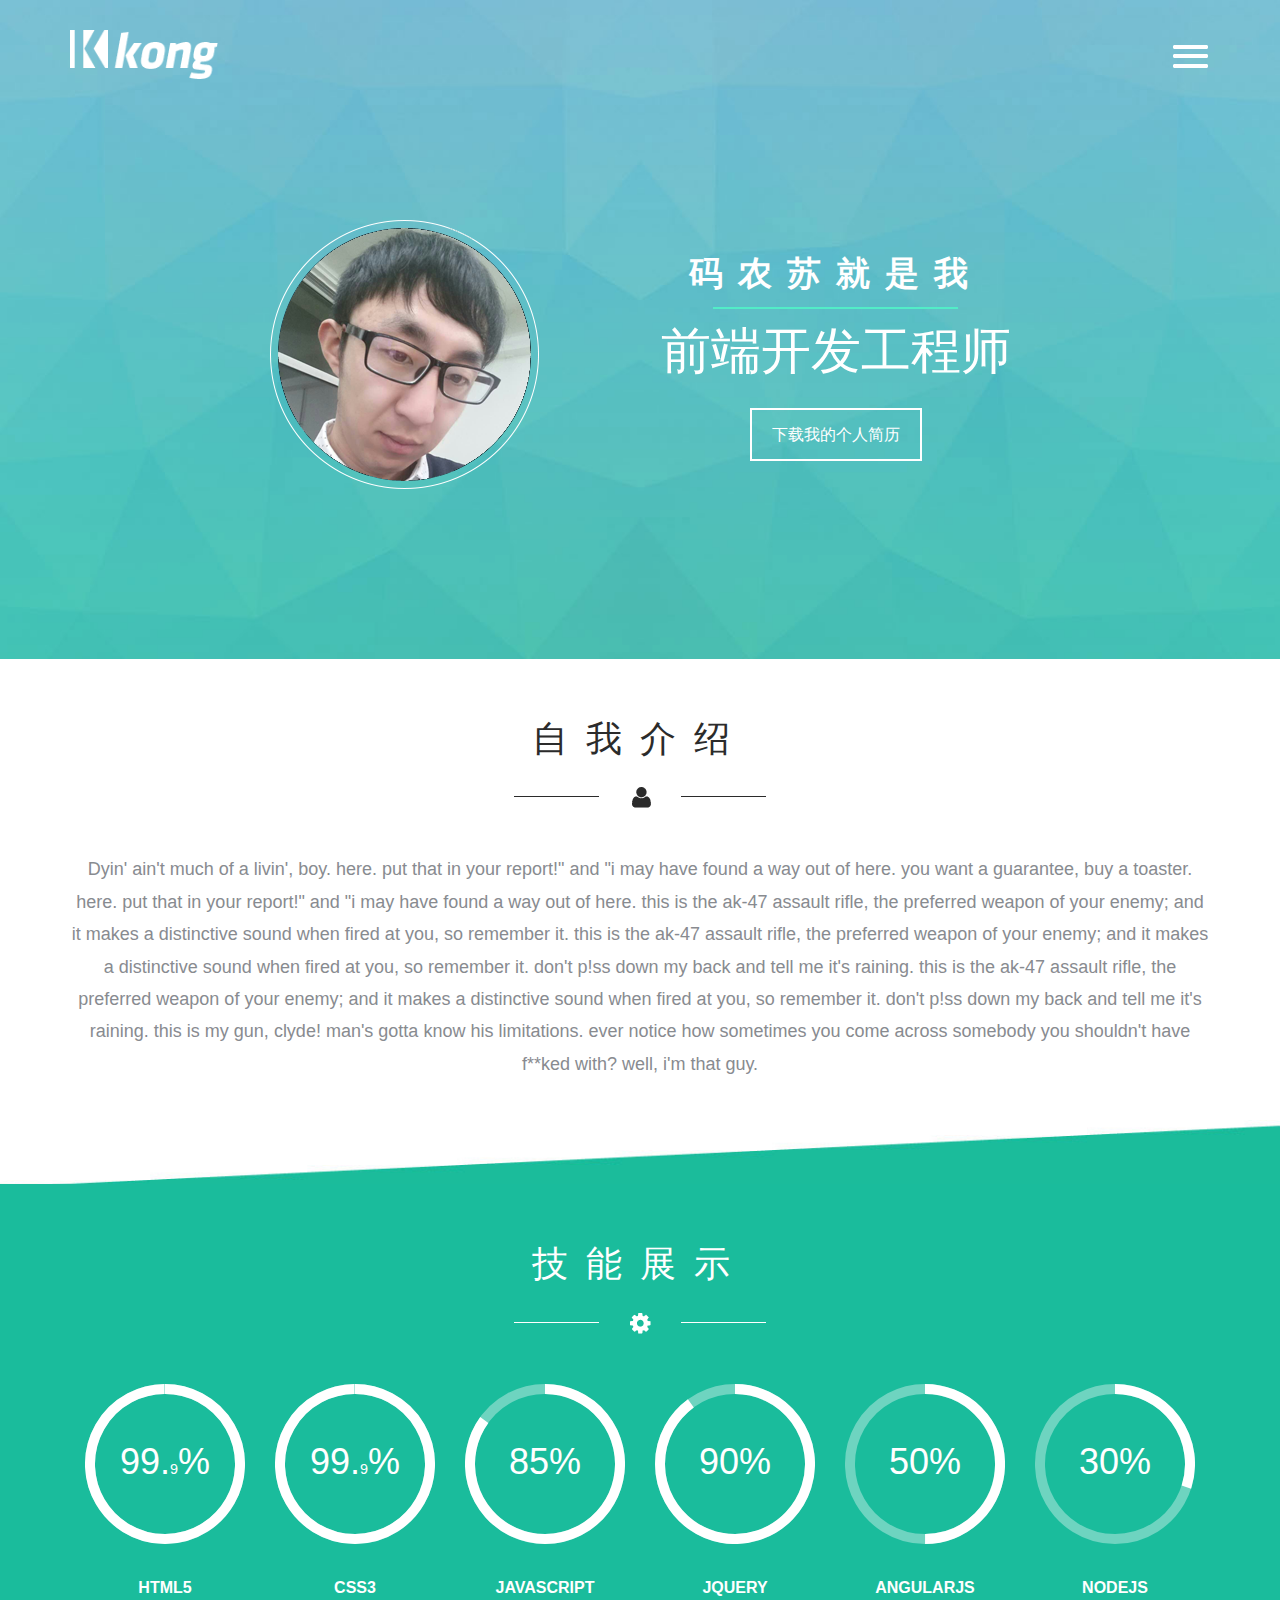
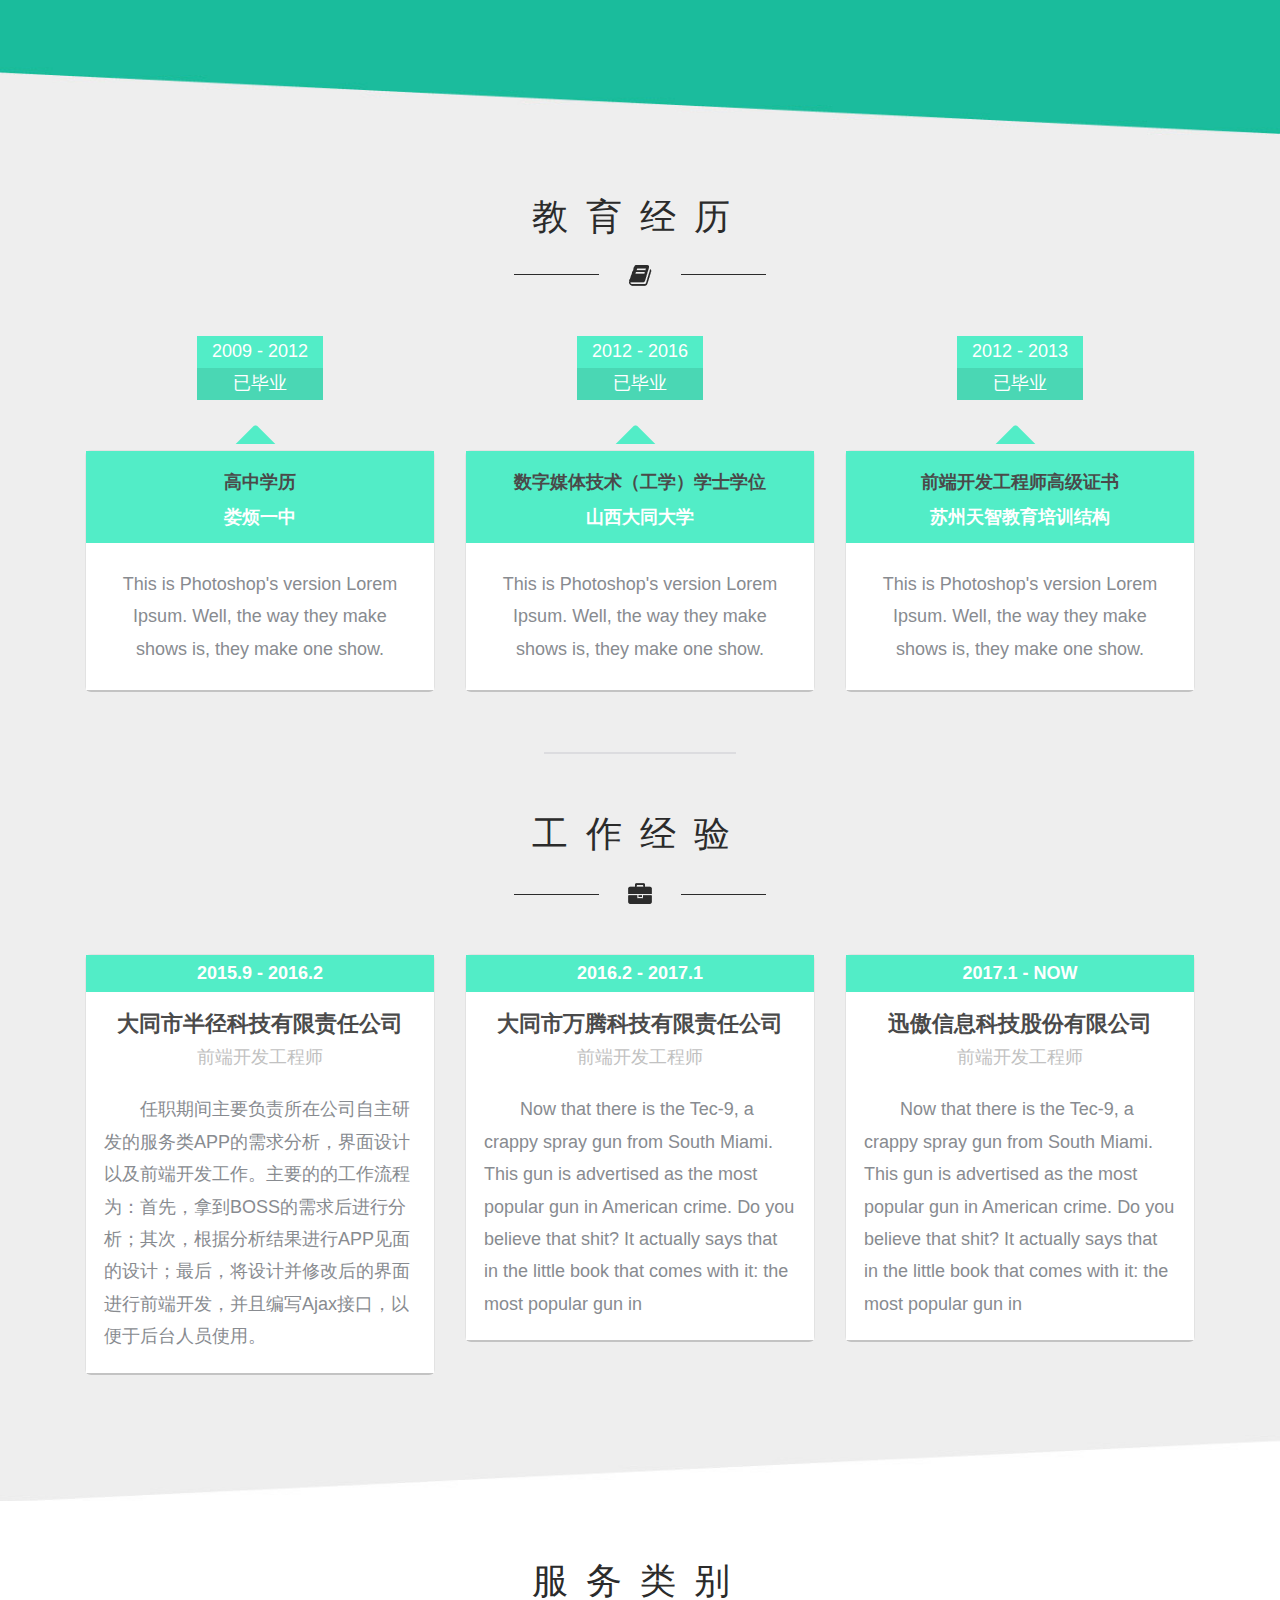
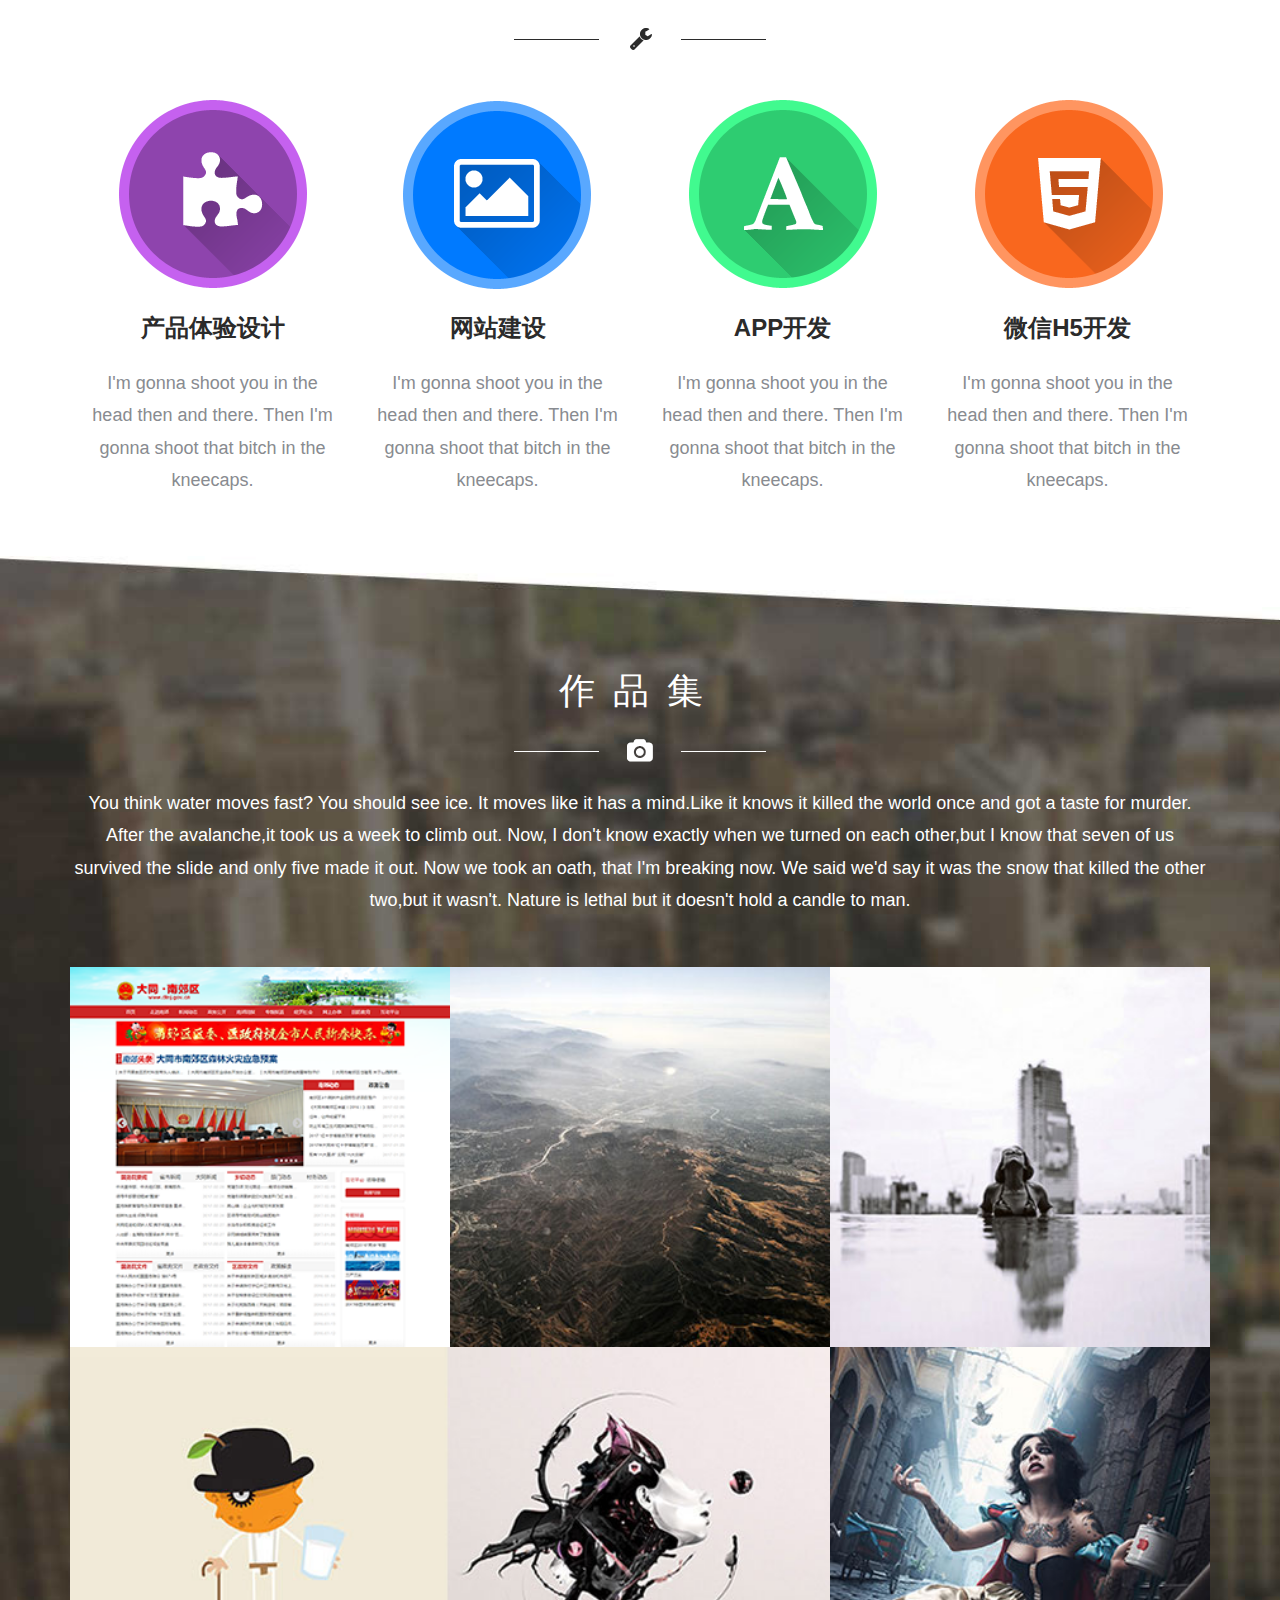
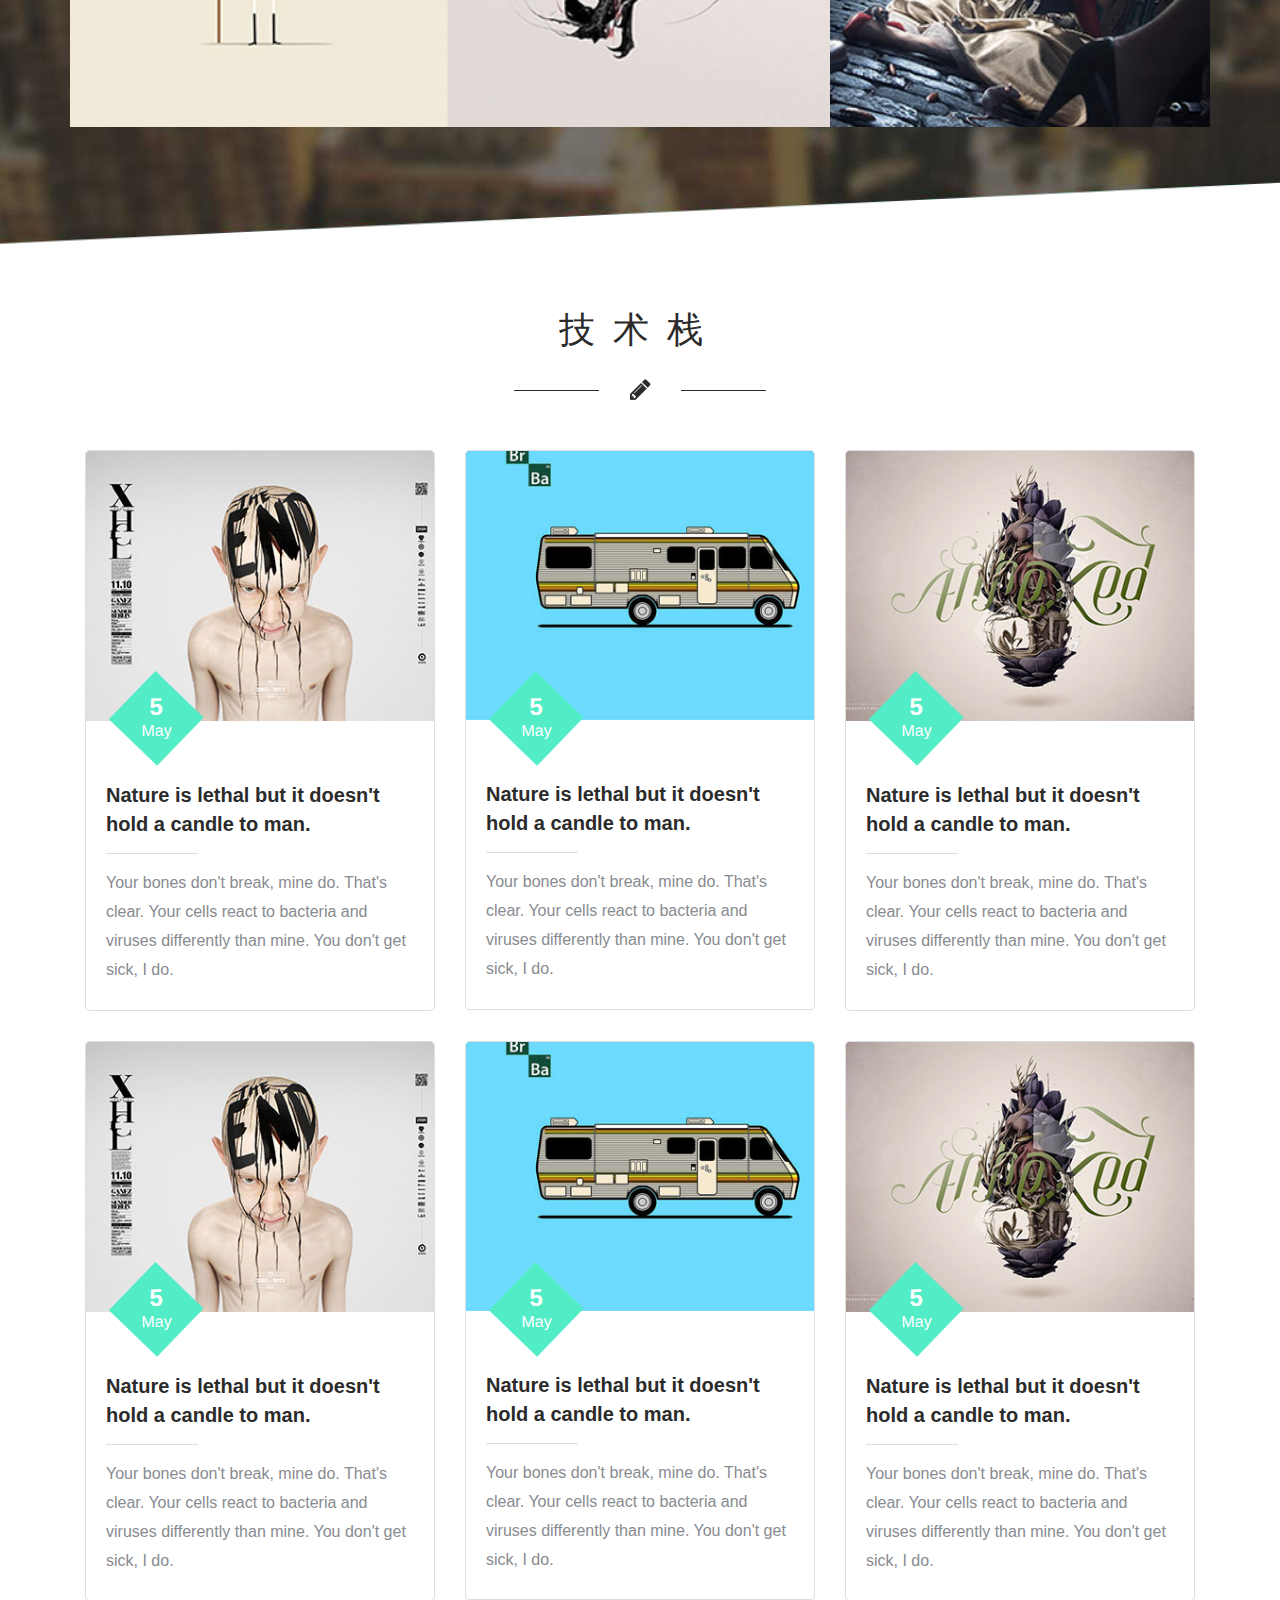
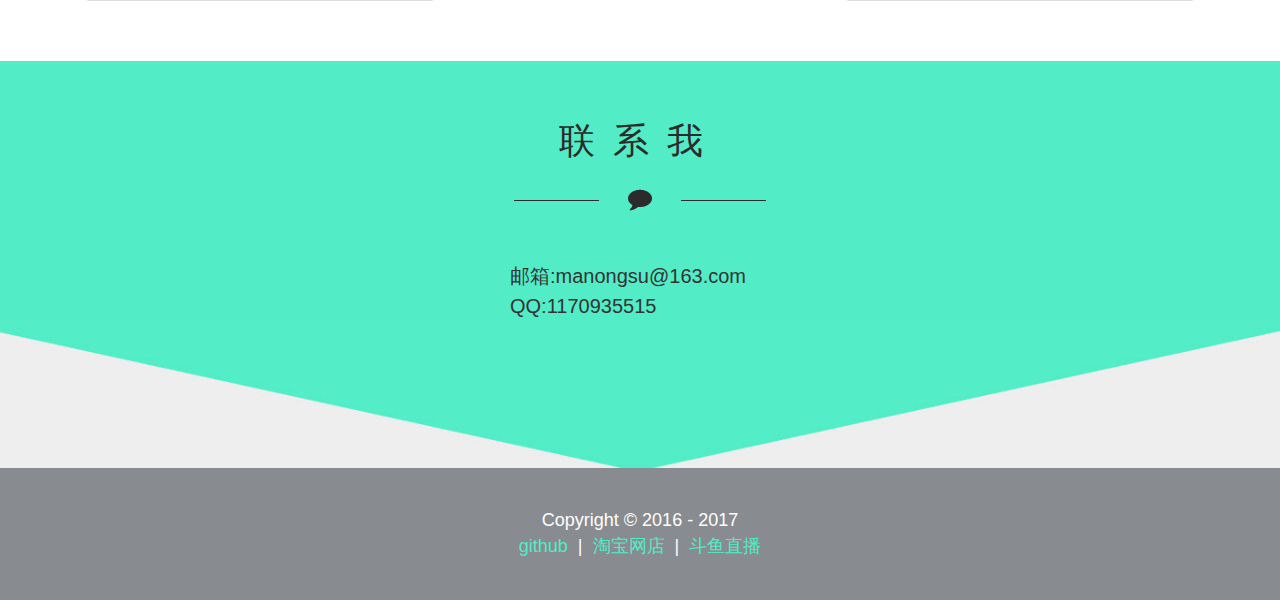
==== commit f4085833: "2.0" ====
--- a/index.html
+++ b/index.html
@@ -450,8 +450,8 @@
             <div class="strip text-center"><img src="images/con1.png" alt=" "/></div>
         </div>
         <div class="contact-grids">
-            <p style="">邮箱:manongsu@163.com</p>
-            <p style="text-align: center;line-height: 30px;font-size: 20px;">QQ:1170935515</p>
+            <p>邮箱:manongsu@163.com</p>
+            <p>QQ:1170935515</p>
         </div>
     </div>
 </div>
--- a/css/style.css
+++ b/css/style.css
@@ -135,7 +135,7 @@
 .contact-info h3{margin: 0;color: #2b2b2b;font-size: 36px;font-weight: 500;letter-spacing: 18px;}
 .contact-grids{margin-top:50px;}
 .contact-grids h3{color: #2b2b2b;font-size: 20px;font-weight: 400;margin: 0 0 25px 0;}
-.contact-grids p{text-align: center;line-height: 30px;font-size: 20px;}
+.contact-grids p{width:260px;margin:0 auto;line-height: 30px;font-size: 20px;}
 /*------------------------------------footer--------------------------------------*/
 .footer{background:#888b90;padding:40px 0;}
 .footer p{text-align:center;margin:0;font-size:18px;color:#ffffff;font-weight:400;}
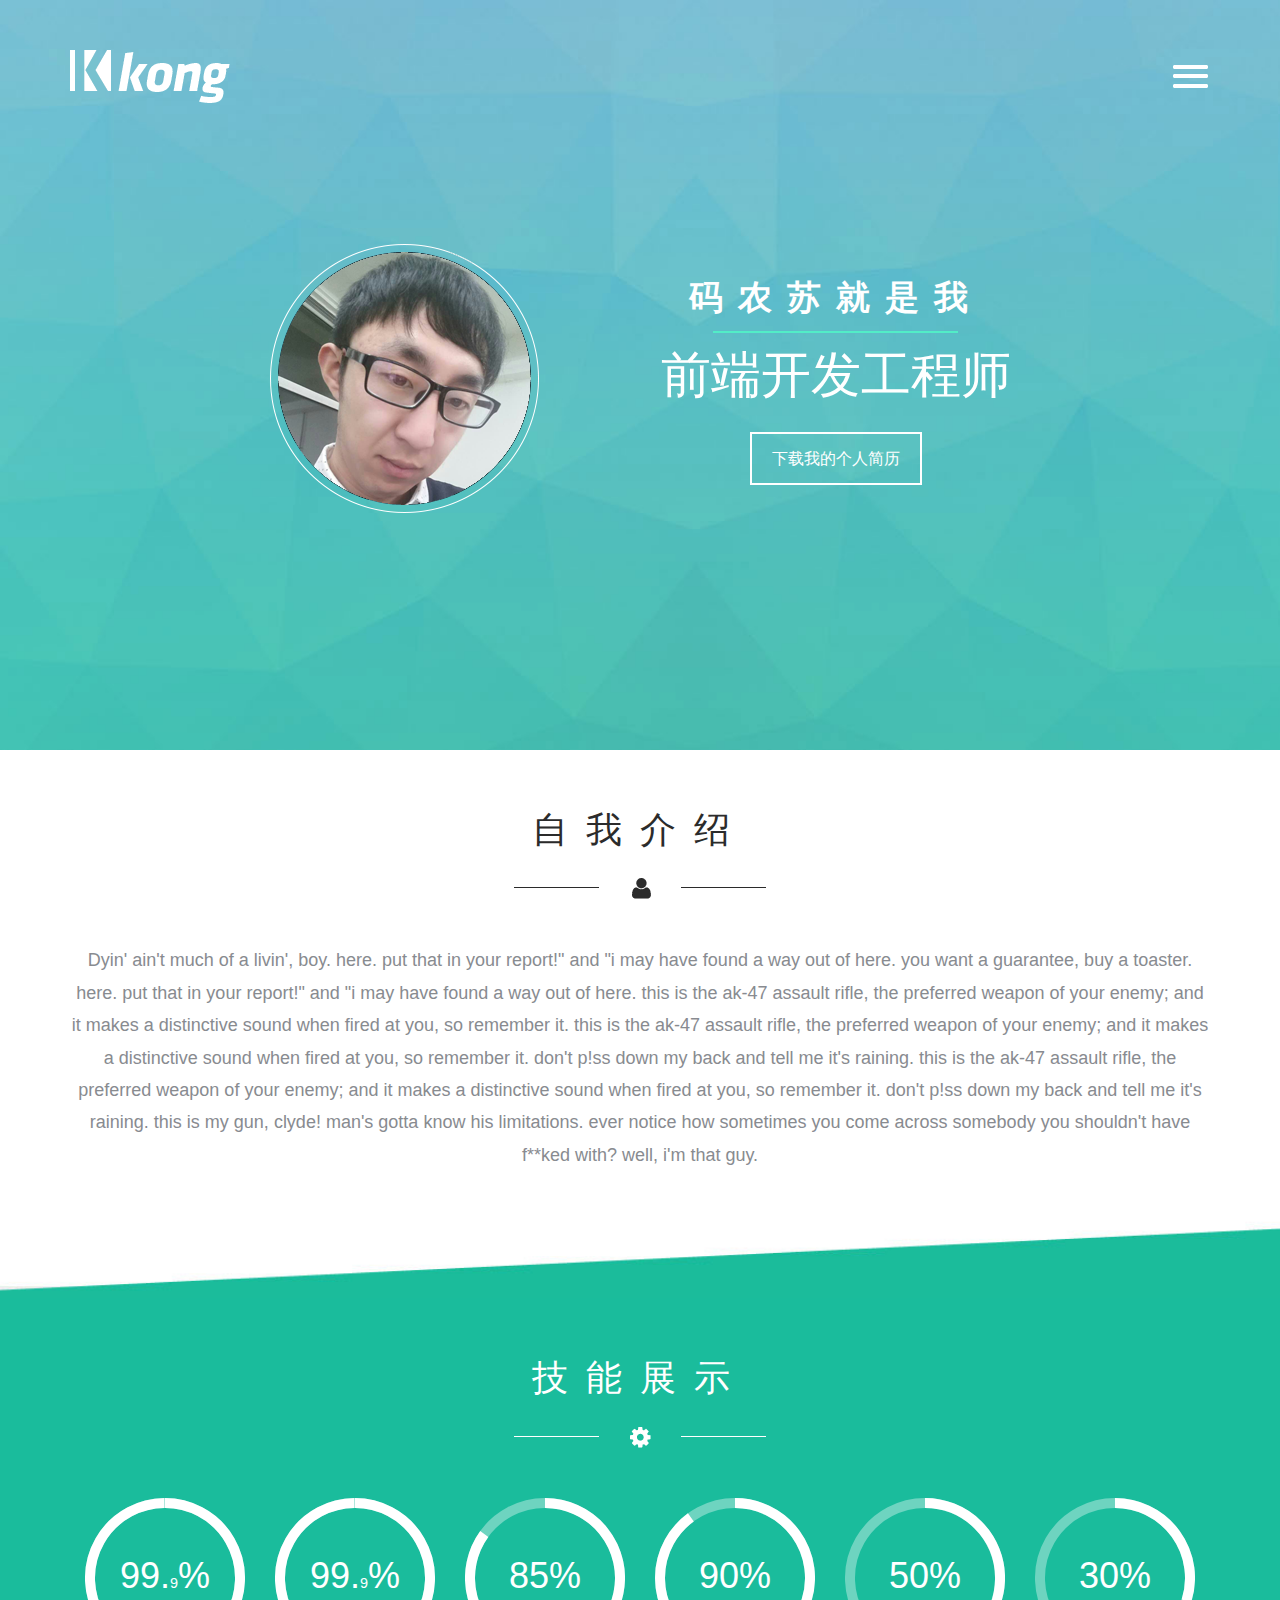
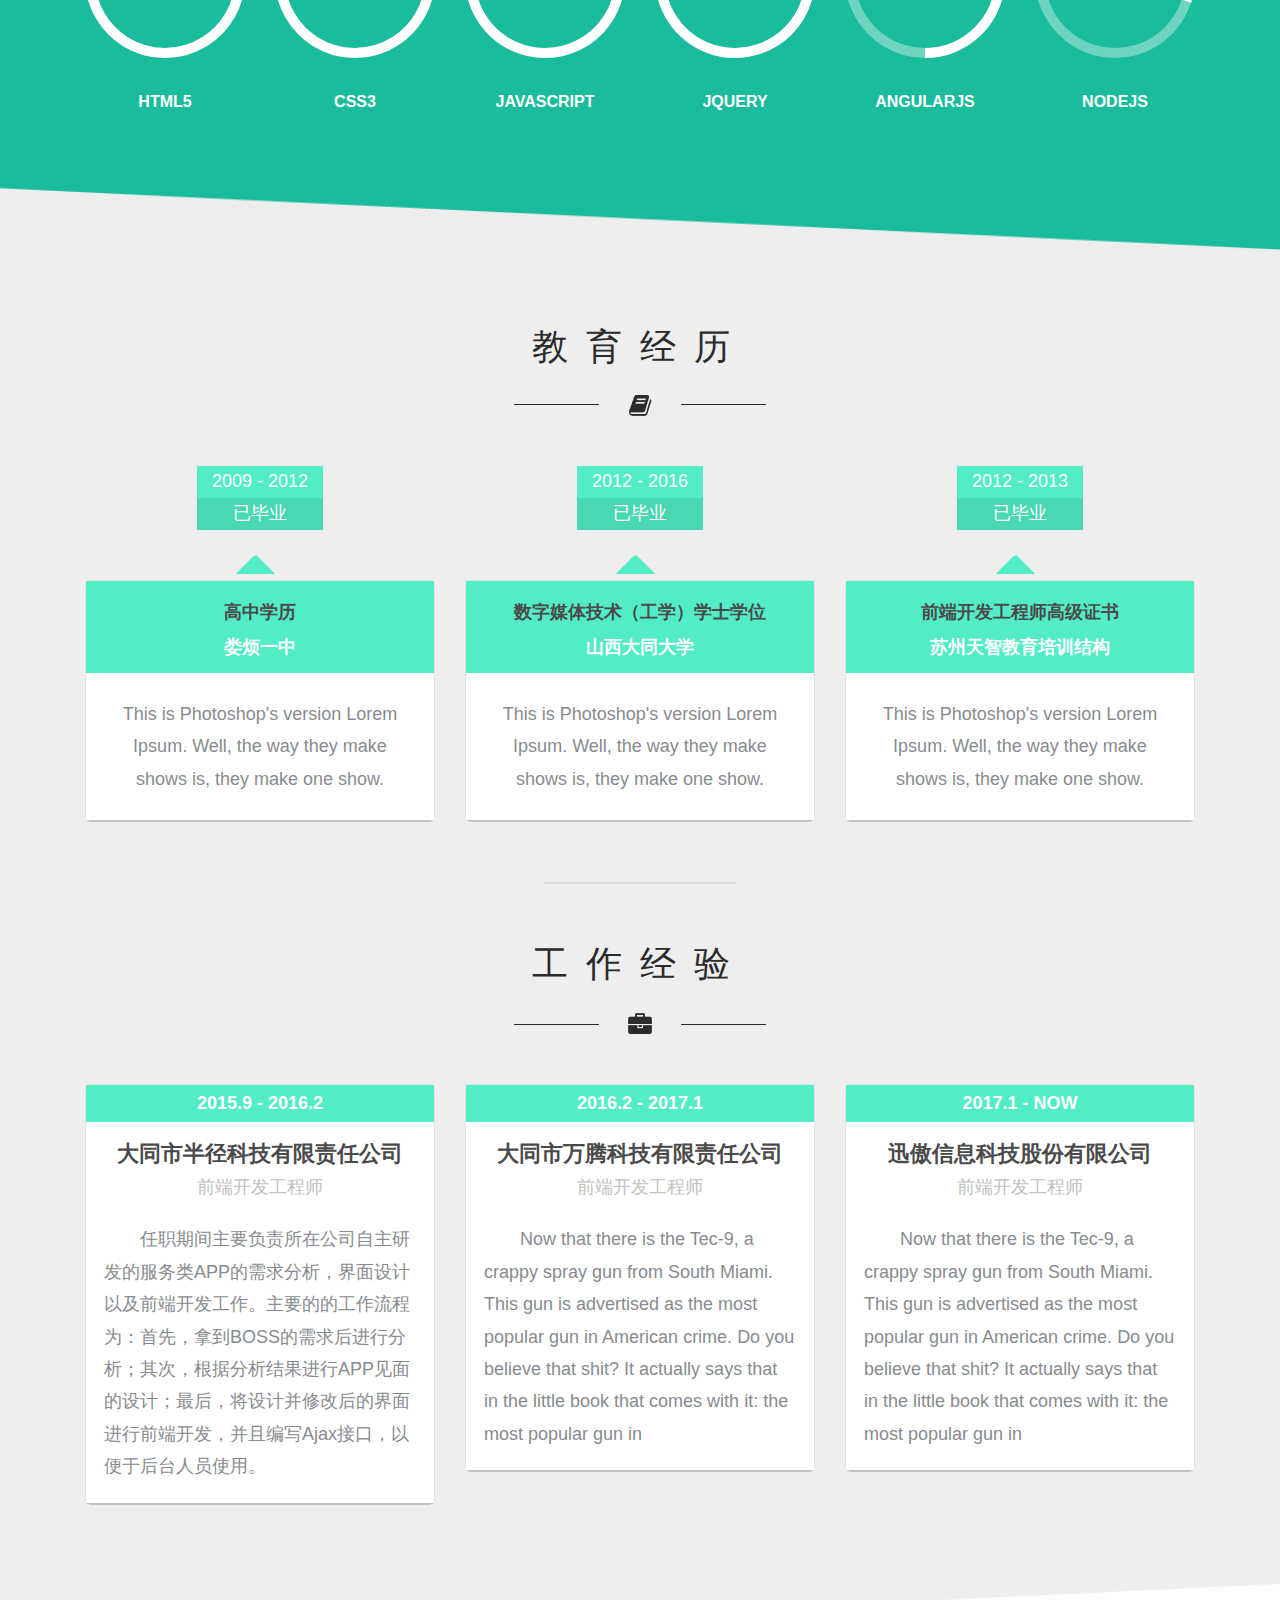
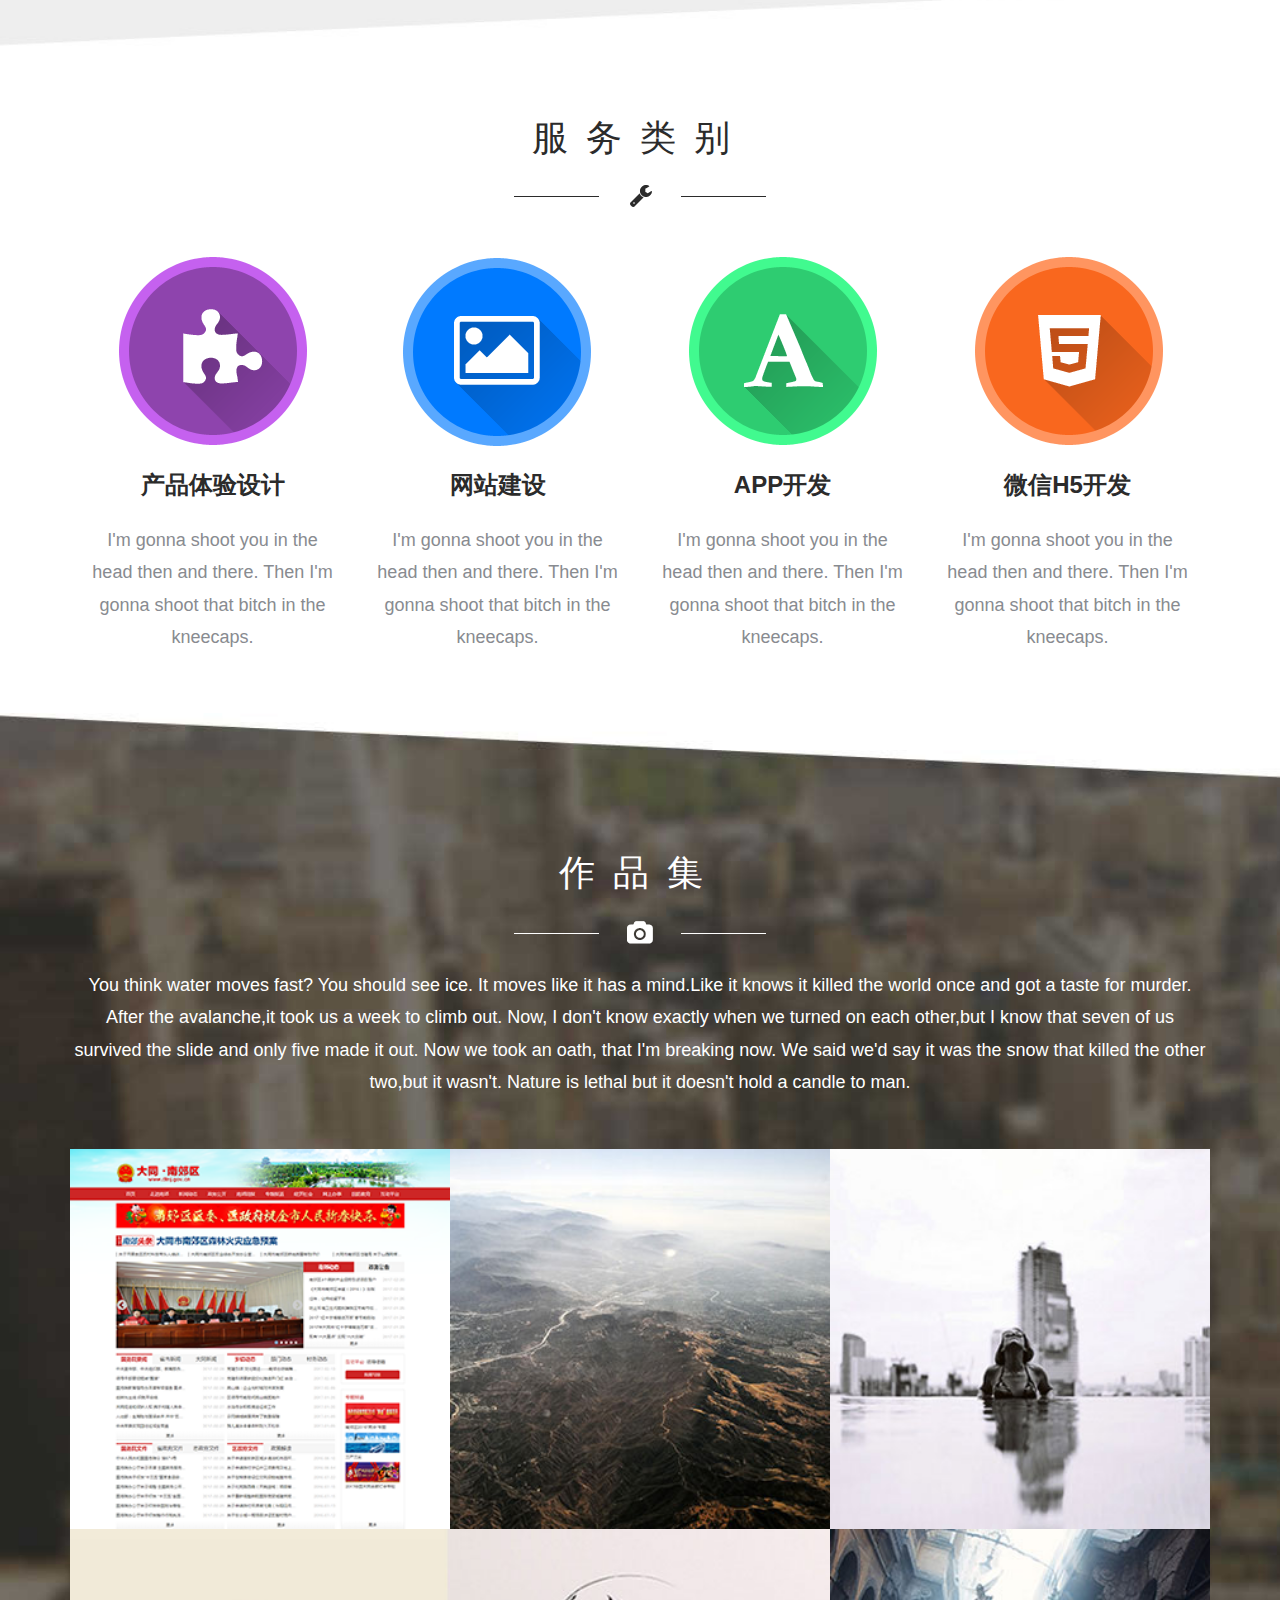
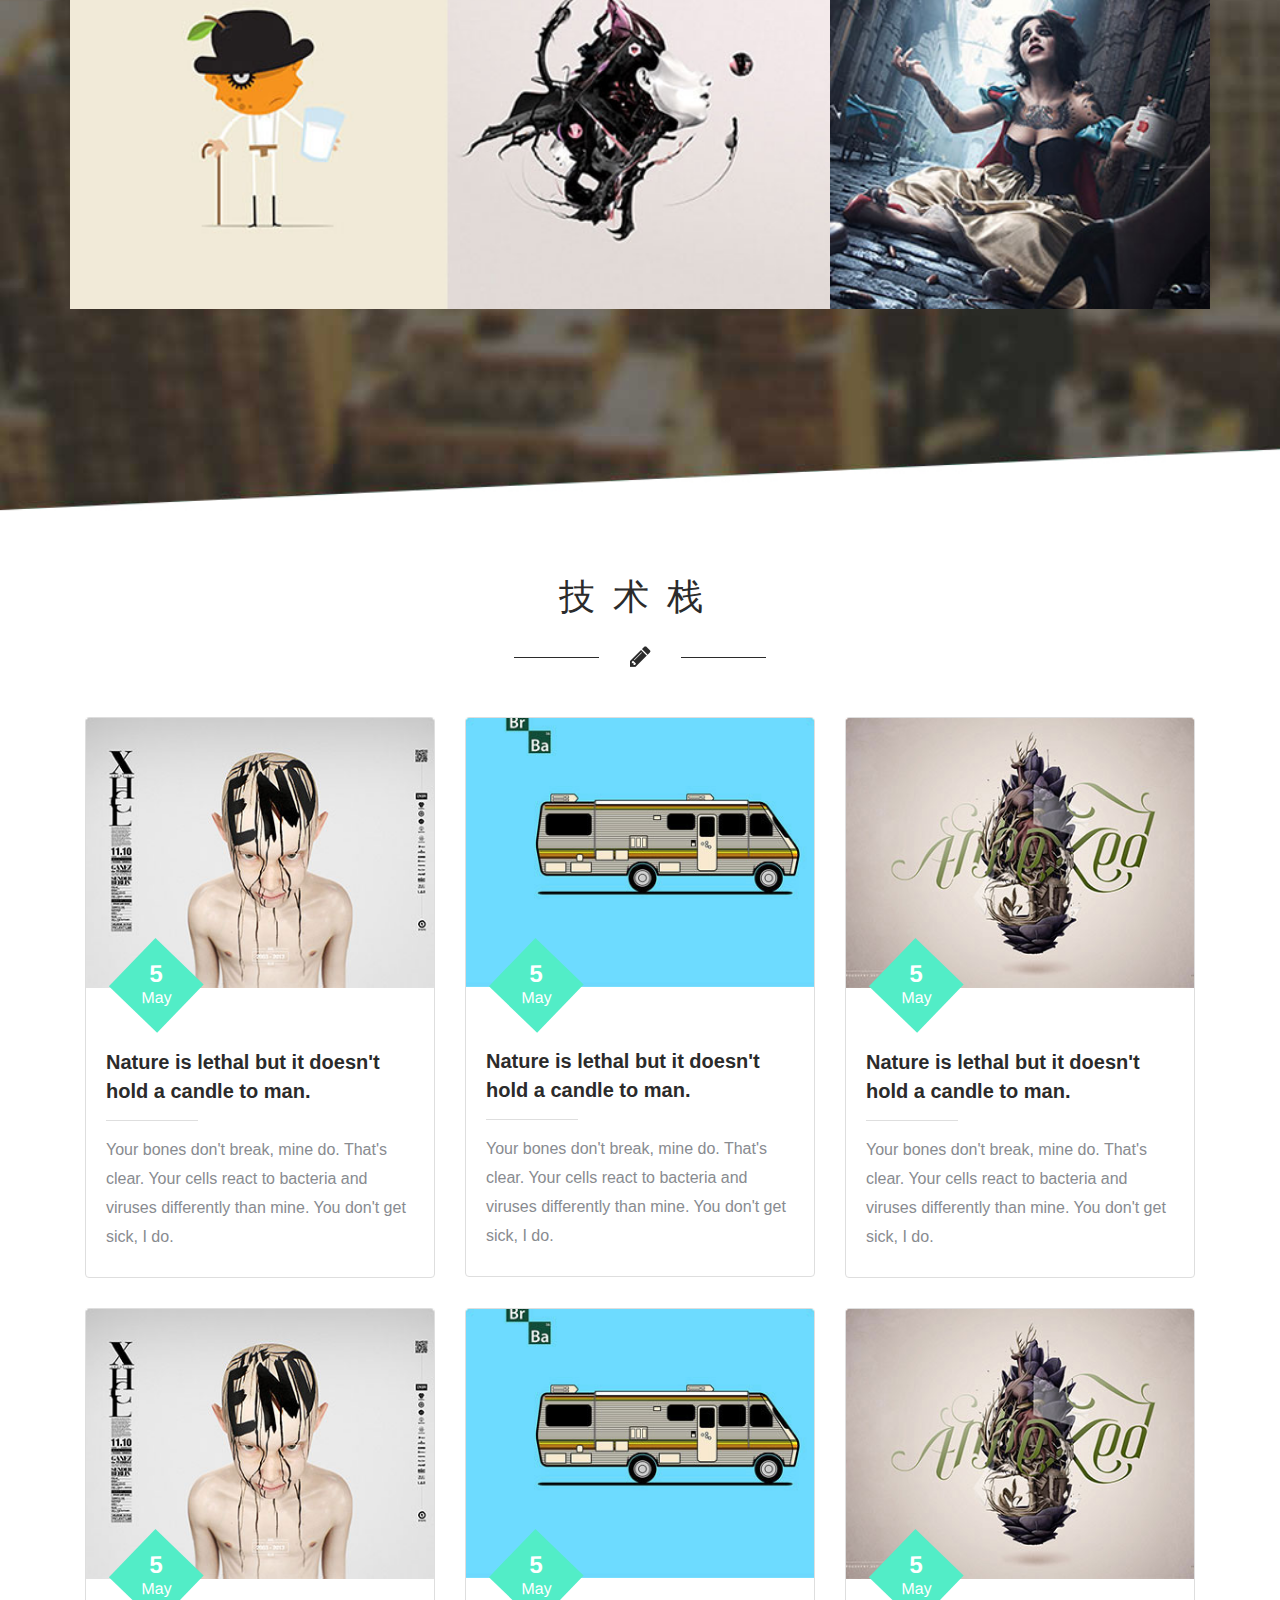
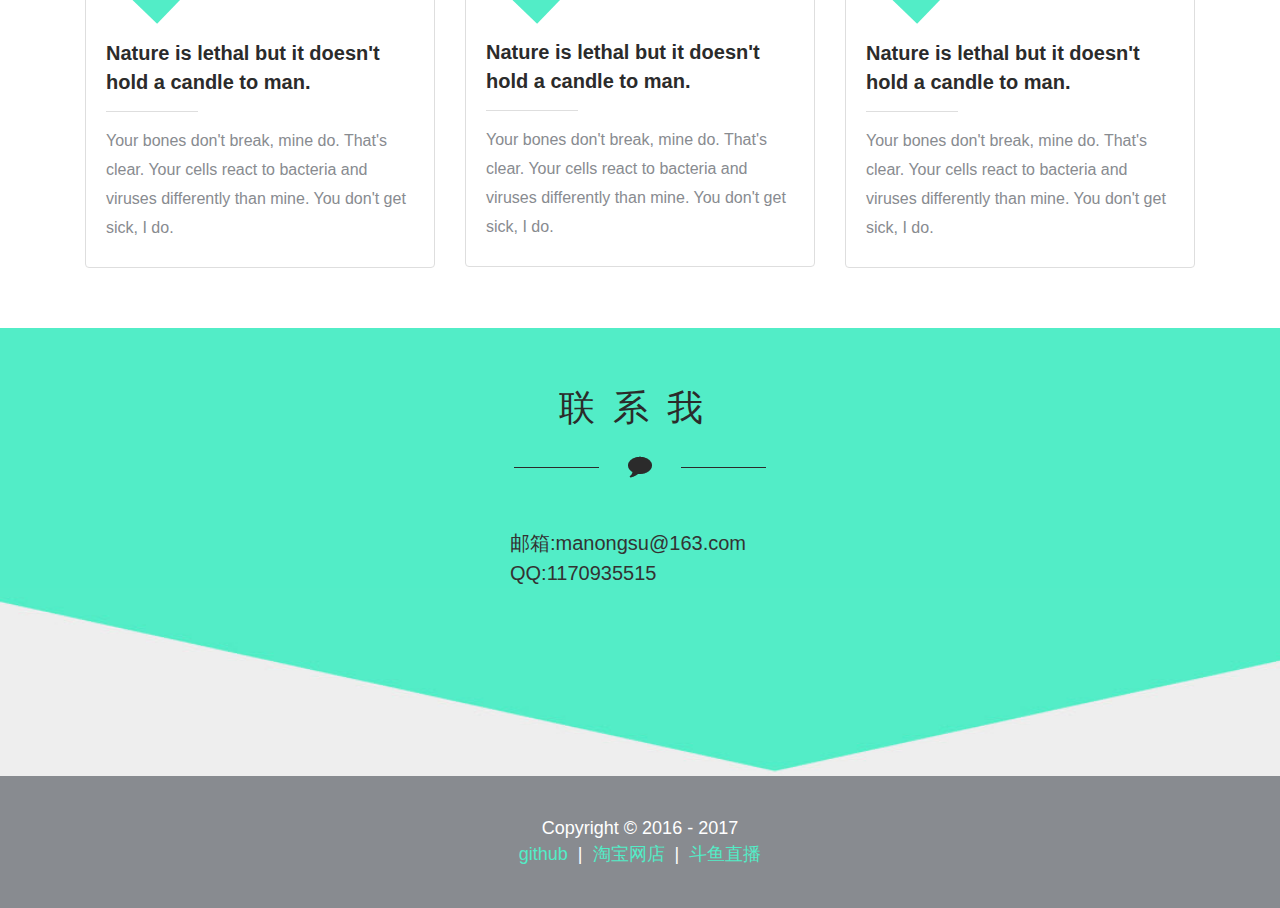
==== commit af89306d: "2.0" ====
--- a/index.html
+++ b/index.html
@@ -10,6 +10,7 @@
     <link rel="stylesheet" href="css/font2.css"/>
     <link rel="stylesheet" href="css/bootstrap.css"/>
     <link rel="stylesheet" href="css/style.css"/>
+    <link rel="stylesheet" href="css/media.css"/>
     <script type="text/javascript">
         addEventListener("load",function(){
             setTimeout(hideURLbar, 0);
@@ -73,7 +74,7 @@
                 <h1>码农苏就是我</h1>
                 <div class="border"></div>
                 <h2>前端开发工程师</h2>
-                <a href="#">下载我的个人简历</a>
+                <a href="files/SuPengfei-Resume.doc">下载我的个人简历</a>
             </div>
             <div class="clearfix"></div>
         </div>
@@ -132,7 +133,7 @@
                         percentage: percentage[i-1],
                         radius:     80,
                         width:      10,
-                        number:   	percentage[i-1] / 1,
+                        number:   	percentage[i-1],
                         text:       '%',
                         colors:     colors[i - 1]
                     });
--- a/css/style.css
+++ b/css/style.css
@@ -157,494 +157,4 @@
 .row{margin-left:0;margin-right:0;}
 .posts-right label{font-size: 16px;}
 .strip a{background:none;border:none;}
-/*--------------------------------------------------------------------------*/
-/*------------------------------------media--------------------------------------*/
-@media(max-width:1440px){
-	.comment-icons ul li{margin: 12px 15px 12px 0;}
-	.top-header{margin-top: 30px;}
-	.banner.page-head{min-height: 115px;}
-	.banner{min-height: 659px;}
-	.about-back{min-height: 92px;}
-	.footer-top{min-height: 167px;}
-	.contact-back{min-height: 77px;}
-	.client-back{min-height: 84px;}
-	.process-back{min-height: 78px;}
-	.gallery-section{min-height: 1319px;padding: 115px 0 0 0;}
-	.services-back{min-height: 77px;}
-	.my-skill-back{min-height: 82px;}
-}
-@media(max-width:1366px){
-	.about-back{min-height: 85px;}
-	.my-skill-back{min-height: 77px;}
-	.services-back{min-height: 71px;}
-	.process-back{min-height: 74px;}
-	.client-back{min-height: 78px;}
-	.contact-back{min-height: 69px;}
-	.footer-top{min-height: 159px;}
-	a.boxclose{right: 250px;}
-}
-@media(max-width:1280px){
-	a.boxclose{right: 160px;}
-	.logo{float: left;width: 13%;}
-	.logo img{width:100%;}
-	.about-back{min-height: 79px;}
-	.services-back{min-height: 66px;}
-	.gallery-section{min-height: 1294px;}
-	.process-back{min-height: 69px;}
-	.client-back{min-height: 70px;}
-	.contact-back{min-height: 65px;}
-	.footer-top{min-height: 147px;}
-}
-@media(max-width:1024px){
-	.top-nav{margin-top: 8px;}
-	.banner.page-head{min-height: 96px;}
-	.boxclose span{width: 49px;height: 47px;}
-	a.boxclose{right: 92px;}
-	.sam-head h3{font-size: 32px;}
-	.category ul li{font-size: 14px;background: url(../images/mark.png) no-repeat 0 6px;}
-	.category h4{font-size: 16px;}
-	.sample-page-info h5{margin: 20px 0 10px 0;}
-	.sample-page-info h5{font-size: 16px;}
-	.sample-page-info p{font-size: 16px;}
-	.recent-posts h4{font-size: 16px;}
-	.posts-right h5{font-size: 14px;margin: 4px 0;}
-	.posts-right label{font-size: 14px;}
-	.response h4{font-size: 16px;}
-	.comments h4{font-size: 16px;}
-	.coment-form h4{font-size: 16px;}
-	.coment-form input[type="text"]{width: 47.2%;}
-	.coment-form input[type="text"]{width: 47.2%;padding: 10px;font-size: 16px;}
-	.coment-form textarea{height: 175px;font-size: 16px;padding: 10px;}
-	.coment-form input[type="submit"]{background: url(../images/mess.png) no-repeat 69px 14px;width: 46%;}
-	.footer{padding: 35px 0;}
-	.footer p{font-size: 16px;}
-	.admin-text-right p, .response-text-right p{font-size: 13px;}
-	.admin-text-right p, .response-text-right p{margin: 0 0 10px 0;}
-	.sample-page-left{margin-top: 45px;}
-	.sample-page-right{margin-top: 45px;}
-	.strip{margin: 15px 0 0 0;}
-	.banner-info{width: 78%;margin: 100px auto 0 auto;}
-	.banner-right h1{font-size: 30px;margin: 23px 0 15px 0;}
-	.banner-right h2{font-size: 45px;}
-	.banner-right a{font-size: 14px;padding: 12px 20px;}
-	.banner{min-height: 575px;}
-	.about h3{font-size: 32px;}
-	.about p{margin: 40px 0 0 0;font-size: 16px;}
-	.about ul{margin: 40px 0 0 0;}
-	.about-back{min-height: 64px;}
-	.my-skills{padding: 45px 0;}
-	.skill-grids{margin-top: 40px;}
-	.skills-grid{width: 33.3% !important;float: left;}
-	.skills-grid:nth-child(1) ,.skills-grid:nth-child(2) ,.skills-grid:nth-child(3){margin-bottom:30px;}
-	.about ul li{margin-right: 15px;}
-	.my-skill-back{min-height: 59px;}
-	.my-skills h3{font-size: 32px;}
-	.edu-info h3{font-size: 32px;}
-	.edu-grids{margin-top: 40px;}
-	.edu-grid p{font-size: 16px;}
-	.edu-grid span{font-size: 16px;}
-	.edu-grid p,.edu-grid span{width: 38%;}
-	.edu-grid img{top: 25%;left: 39%;}
-	.edu-grid-master h3{font-size: 16px;}
-	.edu-grid-master h4{font-size: 16px;}
-	.edu-grid-info h5{font-size: 16px;}
-	.edu-grid-info{padding: 25px 22px;}
-	.education{padding: 45px 0;}
-	.work-info h3{font-size: 32px;}
-	.work-grids{margin-top: 40px;}
-	.work-grid h3{padding: 11px 0;font-size: 16px;}
-	.work-grid-info h4{font-size: 18px;}
-	.work-grid-info h5{font-size: 16px;margin: 12px 0 12px 0;}
-	.work-grid-info p{font-size: 16px;}
-	.services-back{min-height: 53px;}
-	.ser-info h3{font-size: 32px;}
-	.ser-grids{margin-top: 40px;}
-	.ser-grid h3{margin: 20px 0 11px 0;font-size: 18px;}
-	.ser-grid p{font-size: 16px;}
-	.gallery-section{padding: 92px 0 0 0;}
-	.gallery-section h3{font-size: 32px;}
-	#portfolio p{font-size: 16px;}
-	.gallery-grids{margin-top: 40px;}
-	.textbox h4{margin-top: 89px;}
-	.button{padding: 7px;}
-	.button a{font-size: 16px;}
-	.gallery-section{min-height: 1068px;}
-	.services{padding: 45px 0;}
-	.blog{padding: 45px 0;}
-	.blog-grids{margin-top: 45px;}
-	.blog-grid a{font-size: 16px;}
-	.blog-text{padding: 35px 20px 20px 20px;}
-	.blog-pos p{font-size: 18px;}
-	.blog-pos p span{font-size: 14px;margin: -7px 0 0 0;}
-	.blog-pos{top: 39.3%;left: 14%;width: 18.2%;}
-	.stripa{margin: 10px 0 3px 0;}
-	.contact-back{min-height: 53px;}
-	.blog-info h3{font-size: 32px;}
-	.contact{padding: 45px 0 0 0;}
-	.contact-grids{margin-top: 45px;}
-	.contact-grids h3{font-size: 16px;margin: 0 0 15px 0;}
-	.stripb{margin: 0 0 30px 0;}
-	.footer-top{min-height: 120px;}
-	.resume a{font-size: 16px;}
-	.clients{padding: 0 0 45px 0;}
-}
-@media(max-width:768px){
-	.recent-posts-info{margin-bottom: 30px;float: left;width: 50%;}
-	.comments-info{margin: 0 18px 0 0;float: left;width: 31.5%;}
-	.cmnt-icon-right{float: right;width: 62%;}
-	.comments-info:nth-child(4){margin-right: 0;}
-	.coment-form input[type="text"]{width: 47.6%;}
-	.sample-page-info h5{margin: 10px 0 0 0;}
-	.admin-text h5{margin-bottom:15px;}
-	.banner.page-head{min-height: 87px;}
-	.top-nav{margin-top: 3px;}
-	.comment-icons ul li{margin: 12px 8px 12px 0;}
-	.menu_box_list li a{font-size: 14px;}
-	.menu_box_list ul li{margin: 0 5px;}
-	.boxclose span{width: 30px;height: 30px;background-size: 100% !important;}
-	a.boxclose{top: 25px;right: 68px;}
-	.banner-info{width: 96%;}
-	.banner-left img{width: 100%;}
-	.banner-left{float: left;width: 32%;}
-	.banner-right{float: right;width: 64%;}
-	.logo{float: left;width: 14%;}
-	.banner-info{margin: 80px auto 0 auto;}
-	.banner{min-height: 467px;}
-	.banner-right h1{font-size: 28px;}
-	.border{width: 58%;}
-	.banner-right h2{font-size: 40px;}
-	.banner-right h2{margin: 15px 0 35px 0;}
-	.about h3{font-size: 30px;}
-	.about p{margin: 30px 0 0 0;font-size: 14px;}
-	.about ul{margin: 30px 0 0 0;}
-	.about-back{min-height: 48px;}
-	.about{padding: 40px 0 15px 0;}
-	.my-skills{padding: 40px 0;}
-	.my-skills h3{font-size: 30px;}
-	.my-skill-back{min-height: 43px;}
-	.edu-info h3{font-size: 30px;}
-	.edu-grid{float: left;width: 33.3% !important;}
-	.skills-grid p{margin: 3px 0 0 0;font-size: 14px;}
-	.education{padding: 40px 0;}
-	.edu-grid p, .edu-grid span{width: 51%;}
-	.edu-border{margin-top: 38px;}
-	.edu-grid p ,.edu-grid span{font-size: 14px;}
-	.edu-grid-master h3,.edu-grid-master h4{font-size: 14px;}
-	.edu-grid-info{padding: 12px 10px;}
-	.edu-grid-info h5{font-size: 14px;}
-	.work-experience{padding: 40px 0;}
-	.work-info h3{font-size: 30px;}
-	.w-grid{float: left;width: 31.4%;padding: 0;margin-right: 20px;}
-	.w-grid:nth-child(3){margin-right:0;}
-	.work-grid-info h4{font-size: 16px;}
-	.work-grid-info h5{font-size: 14px;margin: 10px 0 10px 0;}
-	.work-grid-info p{font-size: 14px;}
-	.work-grid-info{padding: 16px 10px;}
-	.services-back{min-height: 40px;}
-	.ser-info h3{font-size: 30px;}
-	.services{padding: 40px 0;}
-	.col-md-3.ser-grid{float: left;width: 25%;}
-	.ser-grid h3{font-size: 16px;}
-	.ser-grid p{font-size: 14px;}
-	.ser-imagea{background: url(../images/icons.png) no-repeat 0 -231px;width: 130px;height: 130px;display: block;margin: 0 auto;background-size: 319% !important;}
-	.ser-imageb{background: url(../images/icons.png) no-repeat -266px -103px;width: 130px;height: 130px;display: block;margin: 0 auto;background-size: 319% !important;}
-	.ser-imagec{background: url(../images/icons.png) no-repeat -133px -101px;width: 130px;height: 130px;display: block;margin: 0 auto;background-size: 319% !important;}
-	.ser-imaged{background: url(../images/icons.png) no-repeat -1px -98px;width: 130px;height: 130px;display: block;margin: 0 auto;background-size: 319% !important;}
-	.edu-grid img{top: 23%;left: 36%;}
-	.gallery-section{padding: 68px 0 0 0;}
-	.gallery-section h3{font-size: 30px;}
-	#portfolio p{font-size: 14px;}
-	.gallery-grid{float: left;width: 33.3%;}
-	.gallery-section{min-height: 893px;}
-	.textbox h4{margin-top: 55px;}
-	.process h3{font-size: 30px;}
-	.process-pad{width: 33.3% !important;float: left;}
-	.process-pad{padding: 0 33px;}
-	.process-gird{height: 165px;padding: 36px 0 0 0;}
-	img.pro-img{display: none;}
-	.process-pad:nth-child(1),.process-pad:nth-child(2),.process-pad:nth-child(3){margin-bottom: 30px;}
-	.process-gird img{left: 113.5%;}
-	.process-back{min-height: 42px;}
-	.process{padding: 40px 0;}
-	.testimonials{padding: 40px 0;}
-	.testimonials h3{font-size: 30px;}
-	.test-banner{width: 77%;margin: 45px auto 0 auto;padding: 54px 45px;}
-	.test-right p{margin: 27px 0 12px 0;}
-	.callbacks_nav{top: 73%;}
-	.callbacks_nav.next{left: 92%;}
-	a.callbacks_nav.callbacks1_nav.prev{left: 5%;}
-	.client-grids{margin-top: 40px;}
-	.cl-grid{float: left;width: 33.3%;}
-	.client-grid img{width: 100%;}
-	.client-back{min-height: 45px;}
-	.clients{padding: 0 0 40px 0;}
-	.blog-info h3{font-size: 30px;}
-	.test-right p{font-size: 14px;}
-	.blog{padding: 40px 0;}
-	.blog-text-info{float: left;width: 32%;padding: 0;margin-right: 14px;}
-	.blog-text-info:nth-child(3),.blog-text-info:nth-child(6){margin-right: 0;}
-	.blog-grid a{font-size: 14px;}
-	.blog-grid p{font-size: 14px;}
-	.blog-text{padding: 35px 10px 12px 10px;}
-	.blog-pos{top: 37.3%;left: 14%;width: 18.7%;}
-	.contact-back{min-height: 40px;}
-	.contact-info h3{font-size: 30px;}
-	.contact{padding: 40px 0 0 0;}
-	.contact-left{float: left;width: 34% !important;}
-	.contact-right{float: right;width: 66% !important;}
-	.contact-left ul li{font-size: 14px;}
-	.contact-left ul li:nth-child(4){margin: 10px 0;}
-	.contact-left ul li:nth-child(6){margin: 10px 0 0 0;}
-	.contact-right input[type="text"]{width: 46.7%;padding: 6px 10px;font-size: 14px;}
-	.contact-right textarea{height: 130px;font-size: 14px;padding: 6px 10px;}
-	.contact-right form input[type="submit"]{background: url(../images/mess.png) no-repeat 37px 14px;font-size: 16px;}
-	.footer-top{min-height: 90px;}
-	.resume a{font-size: 14px;padding: 13px 18px;}
-	.footer p{font-size: 14px;}
-	.footer{padding: 25px 0;}
-	.sam-head h3{font-size: 30px;}
-	.sample-page-info p{font-size: 14px;}
-	.sample-page-info h5{font-size: 14px;}
-}
-@media(max-width:640px){
-	.contact-left{float: left;width: 39% !important;}
-	.contact-right{float: right;width: 61% !important;}
-	.menu_box_list ul li{display: block;padding: 10px 0;}
-	.logo{float: left;width: 17%;}
-	.banner-right h1{font-size: 26px;}
-	.banner-right h2{font-size: 35px;}
-	.banner-right a{padding: 9px 15px;}
-	.banner-info{margin: 60px auto 0 auto;}
-	.banner{min-height: 393px;}
-	.about-back{min-height: 39px;}
-	.my-skill-back{min-height: 35px;}
-	.edu-grid{float: left;width: 32.3% !important;padding: 0;margin-right: 9px;}
-	.edu-grid:nth-child(3){margin: 0;}
-	.w-grid{float: left;width: 32.3%;padding: 0;margin-right: 9px;}
-	.services-back{min-height: 33px;}
-	.ser-grid{float: left;width: 50% !important;}
-	.ser-grid:nth-child(1) ,.ser-grid:nth-child(3),.ser-grid:nth-child(2){margin-bottom:30px;}
-	.gallery-section{min-height: 805px;}
-	.process-gird{height: 134px;padding: 20px 0 0 0;}
-	.process-back{min-height: 33px;}
-	.test-right p{margin: 6px 0 12px 0;}
-	.client-back{min-height: 35px;}
-	.blog-text-info:nth-child(1), .blog-text-info:nth-child(2), .blog-text-info:nth-child(3), .blog-text-info:nth-child(4){margin-bottom: 30px;}
-	.blog-text-info{float: left;width: 47.8%;}
-	.blog-text-info:nth-child(6),.blog-text-info:nth-child(4),.blog-text-info:nth-child(2){margin-right: 0;}
-	.blog-text-info:nth-child(3){margin-right: 14px;}
-	.blog-pos{top: 43.3%;left: 14%;width: 15.5%;}
-	.contact-right input[type="text"]{width: 100%;padding: 6px 10px;font-size: 14px;}
-	.contact-left ul li:nth-child(4){margin: 3px 0;}
-	.contact-left ul li:nth-child(6){margin: 3px 0 0 0;}
-	.contact-right form input[type="submit"]{height: 45px;width: 41%;background: url(../images/mess.png) no-repeat 26px 11px;}
-	.footer-top{min-height: 75px;}
-	.admin-text-right{float: right;width: 85%;}
-	.admin-text-left{float: left;width: 13%;}
-	.admin-text-right p, .response-text-right p{margin: 0 0 3px 0;}
-	.response-info{padding: 24px 15px;}
-	.admin-text{padding: 25px 22px;}
-	.coment-form input[type="text"]{width: 46.8%;}
-	.coment-form textarea{height: 153px;font-size: 14px;}
-	.coment-form input[type="text"]{font-size: 14px;}
-	.coment-form input[type="submit"]{background: url(../images/mess.png) no-repeat 38px 14px;width: 34%;}
-	.recent-posts-info{float: left;width: 48%;margin-right: 20px;}
-	.recent-posts-info:nth-child(3){margin-right: 0;}
-	.comments-info{margin: 0 15px 0 0;}
-}
-@media(max-width:480px){
-	.logo{float: left;width: 23%;}
-	.sam-head h3{font-size: 28px;}
-	.sample-page{padding: 40px 0;}
-	.sample-page-info h5{font-size: 13px;}
-	.sample-page-info p{font-size: 13px;}
-	.comment-icons ul li{font-size: 13px;}
-	.admin-text-right span{font-size: 13px;}
-	.response-text-right ul li{font-size: 13px;}
-	.response-text-right{float: right;width: 75%;}
-	.response-text-left{float: left;width: 22%;}
-	.response-text-right ul li a{font-size: 13px;}
-	.coment-form h4{font-size: 13px;}
-	.coment-form h4{margin: 23px 0;}
-	.response h4{font-size: 13px;}
-	.response h4{margin: 23px 0;}
-	.coment-form input[type="text"]{margin: 0 21px 21px 0;}
-	.coment-form input[type="submit"]{background: url(../images/mess.png) no-repeat 23px 10px;width: 36%;height: 45px;font-size: 14px;}
-	.recent-posts-info{float: left;width: 100%;margin-right: 0;}
-	.posts-right h5{font-size: 13px;margin: 8px 0;}
-	.posts-right label{font-size: 13px;}
-	.comments-info{margin: 0 0 20px 0;float: left;width: 100%;}
-	.cmnt-icon-left{float: left;width: 18%;}
-	.cmnt-icon-right{float: right;width: 76%;}
-	.category h4{font-size: 13px;}
-	.sample-page-right{margin-top: 30px;}
-	.category ul li{font-size: 13px;}
-	.category ul{margin: 15px 0 15px 0;}
-	.recent-posts h4{font-size: 13px;}
-	.comments h4{font-size: 14px;}
-	.admin-text-right{float: right;width: 75%;}
-	.admin-text-left{float: left;width: 22%;}
-	.admin-text{padding: 12px 15px;}
-	.comments h4{font-size: 13px;}
-	.banner-info{width: 100%;}
-	.banner-left{float: left;width: 30%;}
-	.banner-right{float: right;width: 70%;}
-	.banner-right h1{font-size: 20px;letter-spacing: 10px;}
-	.banner-right h2{font-size: 30px;}
-	.banner-right h2{margin: 10px 0 28px 0;}
-	.banner{min-height: 352px;}
-	.about h3{letter-spacing: 11px;font-size: 28px;}
-	.about p{margin: 22px 0 0 0;font-size: 13px;}
-	.about ul li{margin-right: 6px;}
-	.about ul li a.drib{background: url(../images/icons.png) no-repeat -207px 1px;width: 50px;height: 50px;display: block;background-size: 839% !important;}
-	.about ul li a.drib:hover{background: url(../images/icons.png) no-repeat -207px -49px;background-size: 839% !important;}
-	.about ul li a.fb{background: url(../images/icons.png) no-repeat -0px 0;width: 50px;height: 50px;display: block;background-size: 839% !important;}
-	.about ul li a.fb:hover{background: url(../images/icons.png) no-repeat -0px -49px;background-size: 839% !important;}
-	.about ul li a.pin{background: url(../images/icons.png) no-repeat -346px 0;width: 50px;height: 50px;display: block;background-size: 839% !important;}
-	.about ul li a.pin:hover{background: url(../images/icons.png) no-repeat -346px -49px;background-size: 839% !important;}
-	.about ul li a.twit{background: url(../images/icons.png) no-repeat -69px 1px;width: 50px;height: 50px;display: block;background-size: 839% !important;}
-	.about ul li a.goog{background: url(../images/icons.png) no-repeat -278px 0;width: 50px;height: 50px;display: block;background-size: 839% !important;}
-	.about ul li a.goog:hover{background: url(../images/icons.png) no-repeat -278px -49px;background-size: 839% !important;}
-	.about ul li a.in{background: url(../images/icons.png) no-repeat -139px 1px;width: 50px;height: 50px;display: block;background-size: 839% !important;}
-	.about ul li a.in:hover{background: url(../images/icons.png) no-repeat -139px -49px;background-size: 839% !important;}
-	.banner-right h1{margin: 8px 0 15px 0;}
-	.about ul li a.twit:hover{background: url(../images/icons.png) no-repeat -69px -49px;background-size: 839% !important;}
-	.my-skills h3{letter-spacing: 11px;font-size: 28px;}
-	.skills-grid{width: 50% !important;float: left;padding:0 !important;}
-	.skills-grid p{font-size: 13px;}
-	.skills-grid:nth-child(1), .skills-grid:nth-child(2), .skills-grid:nth-child(3), .skills-grid:nth-child(4){margin-bottom: 30px;}
-	.my-skill-back{min-height: 27px;}
-	.edu-info h3{font-size: 28px;letter-spacing: 11px;}
-	.edu-grid{float: left;width: 100% !important;padding: 0;margin-right: 0;margin-bottom: 30px;}
-	.edu-grid img{top: 30%;left: 42%;}
-	.work-info h3,.ser-info h3,.gallery-section h3,.process h3,.testimonials h3 ,.blog-info h3,.contact-info h3,.sam-head h3{font-size: 28px;letter-spacing: 11px;}
-	.w-grid{float: left;width: 100%;padding: 0;margin-right: 0;margin-bottom: 30px;}
-	.edu-grid p, .edu-grid span{font-size: 13px;}
-	.edu-grid-master h3, .edu-grid-master h4{font-size: 13px;}
-	.edu-grid-info h5{font-size: 13px;}
-	.work-grid h3{font-size: 13px;}
-	.work-grid-info h4{font-size: 13px;}
-	.work-grid-info h5{font-size: 13px;}
-	.work-grid-info p{font-size: 13px;}
-	.services-back{min-height: 24px;}
-	.ser-grid p{font-size: 13px;}
-	.ser-grid h3{font-size: 13px;}
-	.gallery-section{padding: 54px 0 0 0;}
-	#portfolio p{font-size: 13px;}
-	.gallery-grid{float: left;width: 50%;}
-	.gallery-section{min-height: 1073px;}
-	.textbox h4{font-size: 16px;}
-	.button a{font-size: 13px;}
-	.process-pad{padding: 0 15px;}
-	.process-gird{height: 116px;padding: 9px 0 0 0;}
-	.process-gird p{font-size: 13px;}
-	.process-gird img{left: 104.5%;}
-	.process-back{min-height: 25px;}
-	.test-banner{width: 90%;margin: 27px auto 0 auto;padding: 54px 27px;}
-	.test-right p{font-size: 13px;}
-	.test-right p{margin: 6px 0 4px 0;}
-	.test-right h4{font-size: 13px;}
-	.callbacks_nav.next{left: 97%;}
-	a.callbacks_nav.callbacks1_nav.prev{left: -2%;}
-	.client-grids{margin-top: 23px;}
-	.client-back{min-height: 27px;}
-	.clients{padding: 0 0 29px 0;}
-	.blog-grid a{font-size: 13px;}
-	.blog-grid p{font-size: 13px;}
-	.blog-text{padding: 29px 7px 7px 7px;}
-	.blog-pos{top: 36.3%;left: 14%;padding: 3px 0;width: 22.4%;}
-	.blog-grid ul li{padding-right: 15px;}
-	.contact-back{min-height: 26px;}
-	.contact-left ul li{font-size: 13px;}
-	.col-md-5.contact-left{padding-left: 0;}
-	.col-md-7.contact-right{padding-right: 0;}
-	.contact-left{float: left;width: 46% !important;}
-	.contact-right{float: right;width: 54% !important;}
-	.contact-right form input[type="submit"]{width: 55%;background: url(../images/mess.png) no-repeat 14px 11px;}
-	.footer-top{min-height: 55px;}
-	.contact-left ul li:nth-child(4){font-size: 13px;}
-	.contact-right textarea{height: 120px;}
-	.resume{padding: 22px 0 50px 0;}
-}
-@media(max-width:320px){
-	.col-md-4.sample-page-right{padding: 0;}
-	.logo{float: left;width: 35%;}
-	.top-header{margin-top: 18px;}
-	.banner.page-head{min-height: 66px;}
-	.work-info h3,.ser-info h3,.gallery-section h3,.process h3,.testimonials h3,.blog-info h3,.contact-info h3,.sam-head h3{font-size: 21px;letter-spacing: 5px;}
-	.col-md-8.sample-page-left{padding: 0;}
-	.sample-page-left{margin-top: 30px;}
-	.admin-text-left{float: left;width: 29%;}
-	.admin-text-right{float: right;width: 68%;margin-top: 15px;}
-	.response-text-left{float: left;width: 29%;}
-	.response-text-right{float: right;width: 68%;}
-	.response-text-right ul{text-align: left;}
-	.coment-form input[type="text"]{margin: 0 0 21px 0;width: 100%;}
-	.coment-form input[type="submit"]{background: url(../images/mess.png) no-repeat 79px 12px;width: 100%;}
-	.category ul li{padding-left: 20px;}
-	.category ul li{font-size: 12px;}
-	.category ul li{background: url(../images/mark.png) no-repeat 0 3px;}
-	.posts-left{width: 100%;float: left;}
-	.posts-right{width: 100%;float: right;margin-top: 10px;}
-	.comments-info p{margin: 2px 0 0 0;}
-	.footer p{font-size: 13px;}
-	.banner-right h1{font-size: 16px;letter-spacing: 5px;}
-	.banner-right h2{font-size: 18px;}
-	.banner-right a{font-size: 13px;}
-	.banner-right a{padding: 5px 4px;}
-	.banner-right h2{margin: 6px 0 14px 0;}
-	.banner-right h1{margin: 8px 0 8px 0;}
-	.banner-info{margin: 38px auto 0 auto;}
-	.banner{min-height: 231px;}
-	.about-back{min-height: 19px;}
-	.skills-grid{width: 100% !important;}
-	.skills-grid:nth-child(1), .skills-grid:nth-child(2), .skills-grid:nth-child(3), .skills-grid:nth-child(4), .skills-grid:nth-child(5){margin-bottom: 30px;}
-	.my-skill-back{min-height: 17px;}
-	.edu-grid img{top: 27%;left: 38%;}
-	.services-back{min-height: 18px;}
-	.ser-grid{float: left;width: 100% !important;}
-	.gallery-grid{float: left;width: 50%;}
-	.button{padding: 5px;width: 46%;margin: 5px auto 0 auto;}
-	.textbox h4{margin-top: 22px;}
-	.gallery-section{min-height: 904px;}
-	.process-pad{width: 50% !important;float: left;}
-	.process-pad:nth-child(1), .process-pad:nth-child(2), .process-pad:nth-child(3),.process-pad:nth-child(4){margin-bottom: 30px;}
-	.process-gird{height: 105px;}
-	img.pro-img{display: block;}
-	.menu_box_list ul li{display: block;padding: 4px 0;}
-	img.pro-imga, img.pro-imgb{display: none;}
-	.process-back{min-height: 16px;}
-	.test-left{float: left;width: 100%;}
-	.test-right{float: right;width: 100%;}
-	.test-right p{margin: 22px 0 16px 0;}
-	.test-banner img.quoa{position: absolute;top: 55%;left: 9%;}
-	.test-banner img.quo{position: absolute;top: 79%;left: 37%;}
-	.test-banner{width: 90%;margin: 27px auto 0 auto;padding: 30px 27px;}
-	a.callbacks_nav.callbacks1_nav.prev{left: -5%;}
-	.cl-grid{float: left;width: 100%;margin-top: 30px;}
-	.client-grids{margin-top: 0;}
-	.blog-text-info{float: left;width: 100%;}
-	.blog-pos{top: 46.3%;left: 14%;padding: 3px 0;width: 16.4%;}
-	.blog-text-info:nth-child(1),.blog-text-info:nth-child(2),.blog-text-info:nth-child(3),.blog-text-info:nth-child(4), .blog-text-info:nth-child(5){margin-bottom: 30px;}
-	.contact-back{min-height: 15px;}
-	.contact-grids{margin-top: 25px;}
-	.contact-left{float: left;width: 100% !important;}
-	.contact-right{float: right;width: 100% !important;padding: 0;}
-	.footer-top{min-height: 36px;}
-	.contact-right input[type="text"]{margin: 0 0 21px 0;}
-	.contact-right form input[type="submit"]{width: 100%;background: url(../images/mess.png) no-repeat 81px 11px;}
-	.contact{padding: 40px 0;}
-	.col-md-7.contact-right{margin-top: 30px;}
-	.about ul li a.drib{background: url(../images/icons.png) no-repeat -137px 1px;width: 33px;height: 33px;display: block;background-size: 839% !important;}
-	.about ul li a.drib:hover{background: url(../images/icons.png) no-repeat -137px -33px;}
-	.about ul li a.fb{background: url(../images/icons.png) no-repeat -0px 1px;width: 33px;height: 33px;display: block;background-size: 839% !important;}
-	.about ul li a.fb:hover{background: url(../images/icons.png) no-repeat -0px -33px;}
-	.about ul li a.pin{background: url(../images/icons.png) no-repeat -229px 0;width: 33px;height: 33px;display: block;background-size: 839% !important;}
-	.about ul li a.pin:hover{background: url(../images/icons.png) no-repeat -229px -33px;}
-	.about ul li a.twit{background: url(../images/icons.png) no-repeat -46px 1px;width: 33px;height: 33px;display: block;background-size: 839% !important;}
-	.about ul li a.twit:hover{background: url(../images/icons.png) no-repeat -46px -32px;}
-	.about ul li a.goog{background: url(../images/icons.png) no-repeat -183px 0;width: 33px;height: 33px;display: block;background-size: 839% !important;}
-	.about ul li a.goog:hover{background: url(../images/icons.png) no-repeat -183px -33px;}
-	.about ul li a.in{background: url(../images/icons.png) no-repeat -92px 1px;width: 33px;height: 33px;display: block;background-size: 839% !important;}
-	.about ul li a.in:hover{background: url(../images/icons.png) no-repeat -92px -33px;}
-}+/*--------------------------------------------------------------------------*/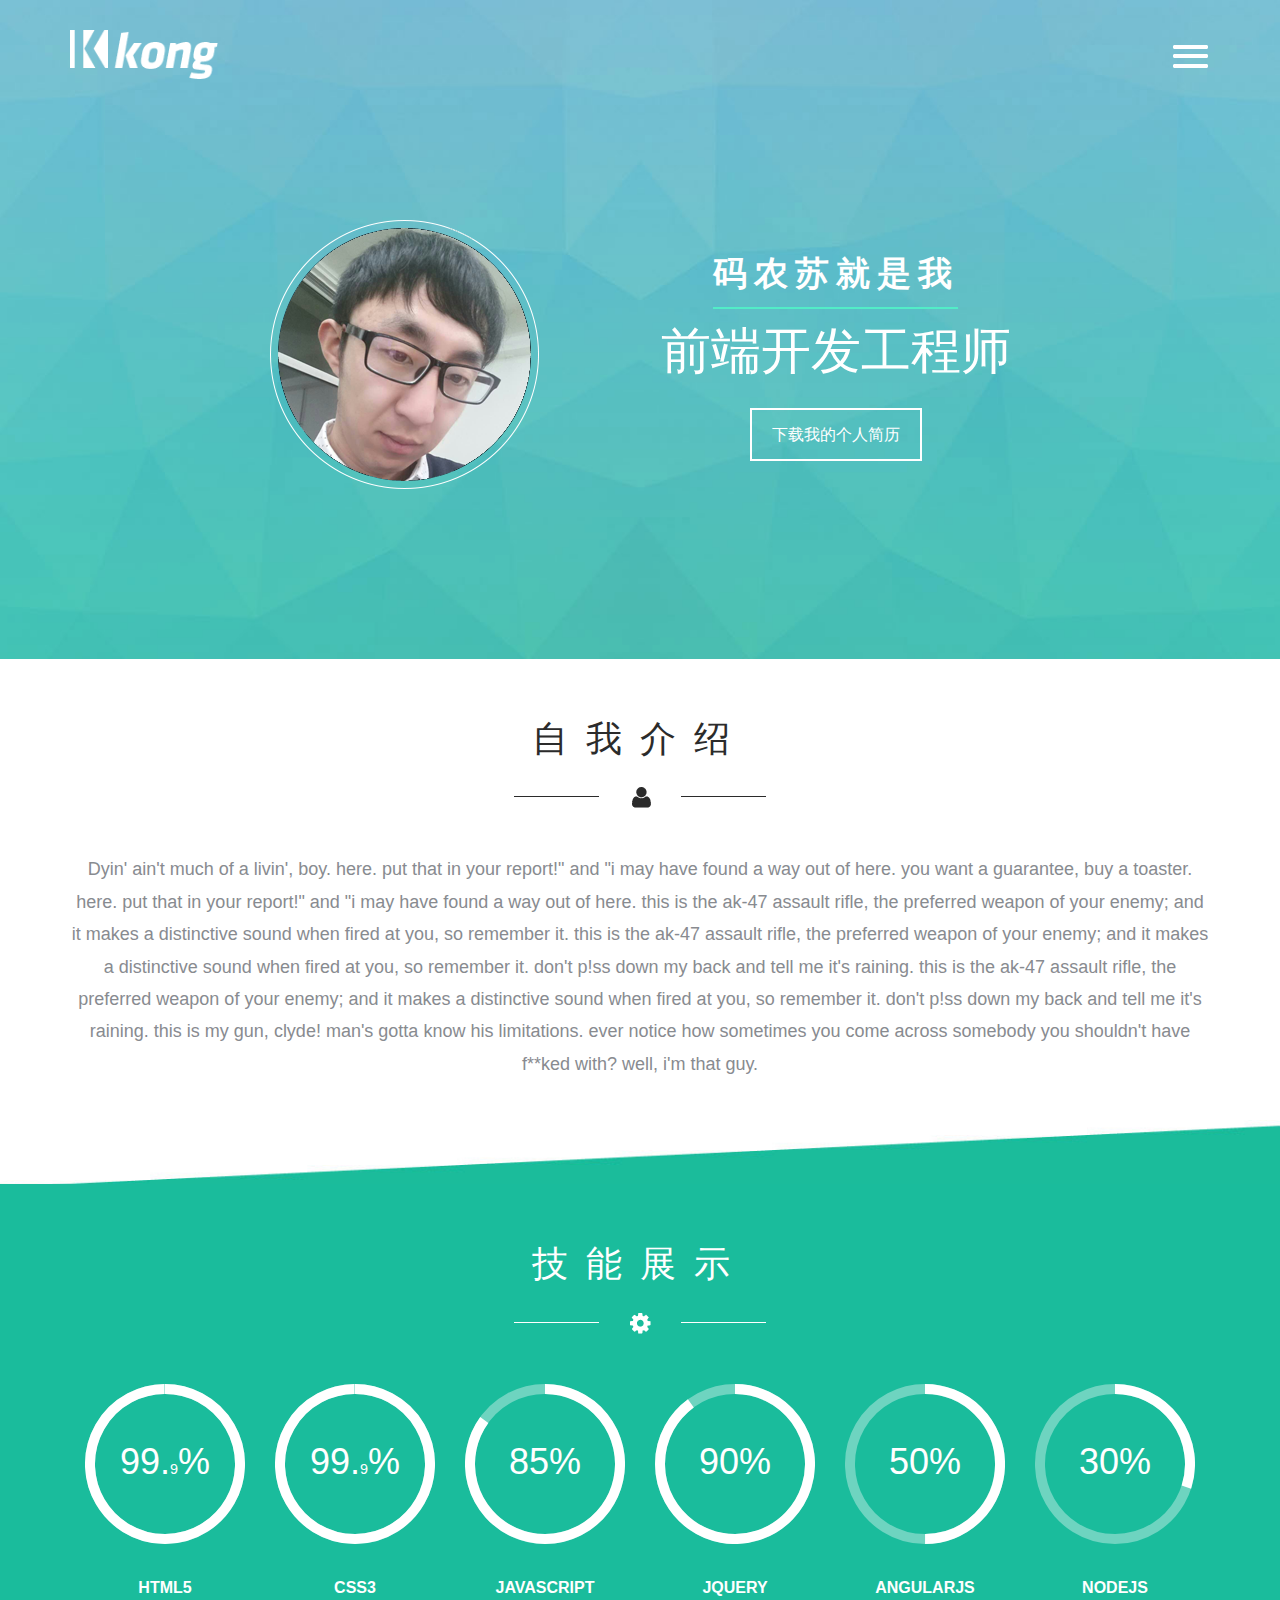
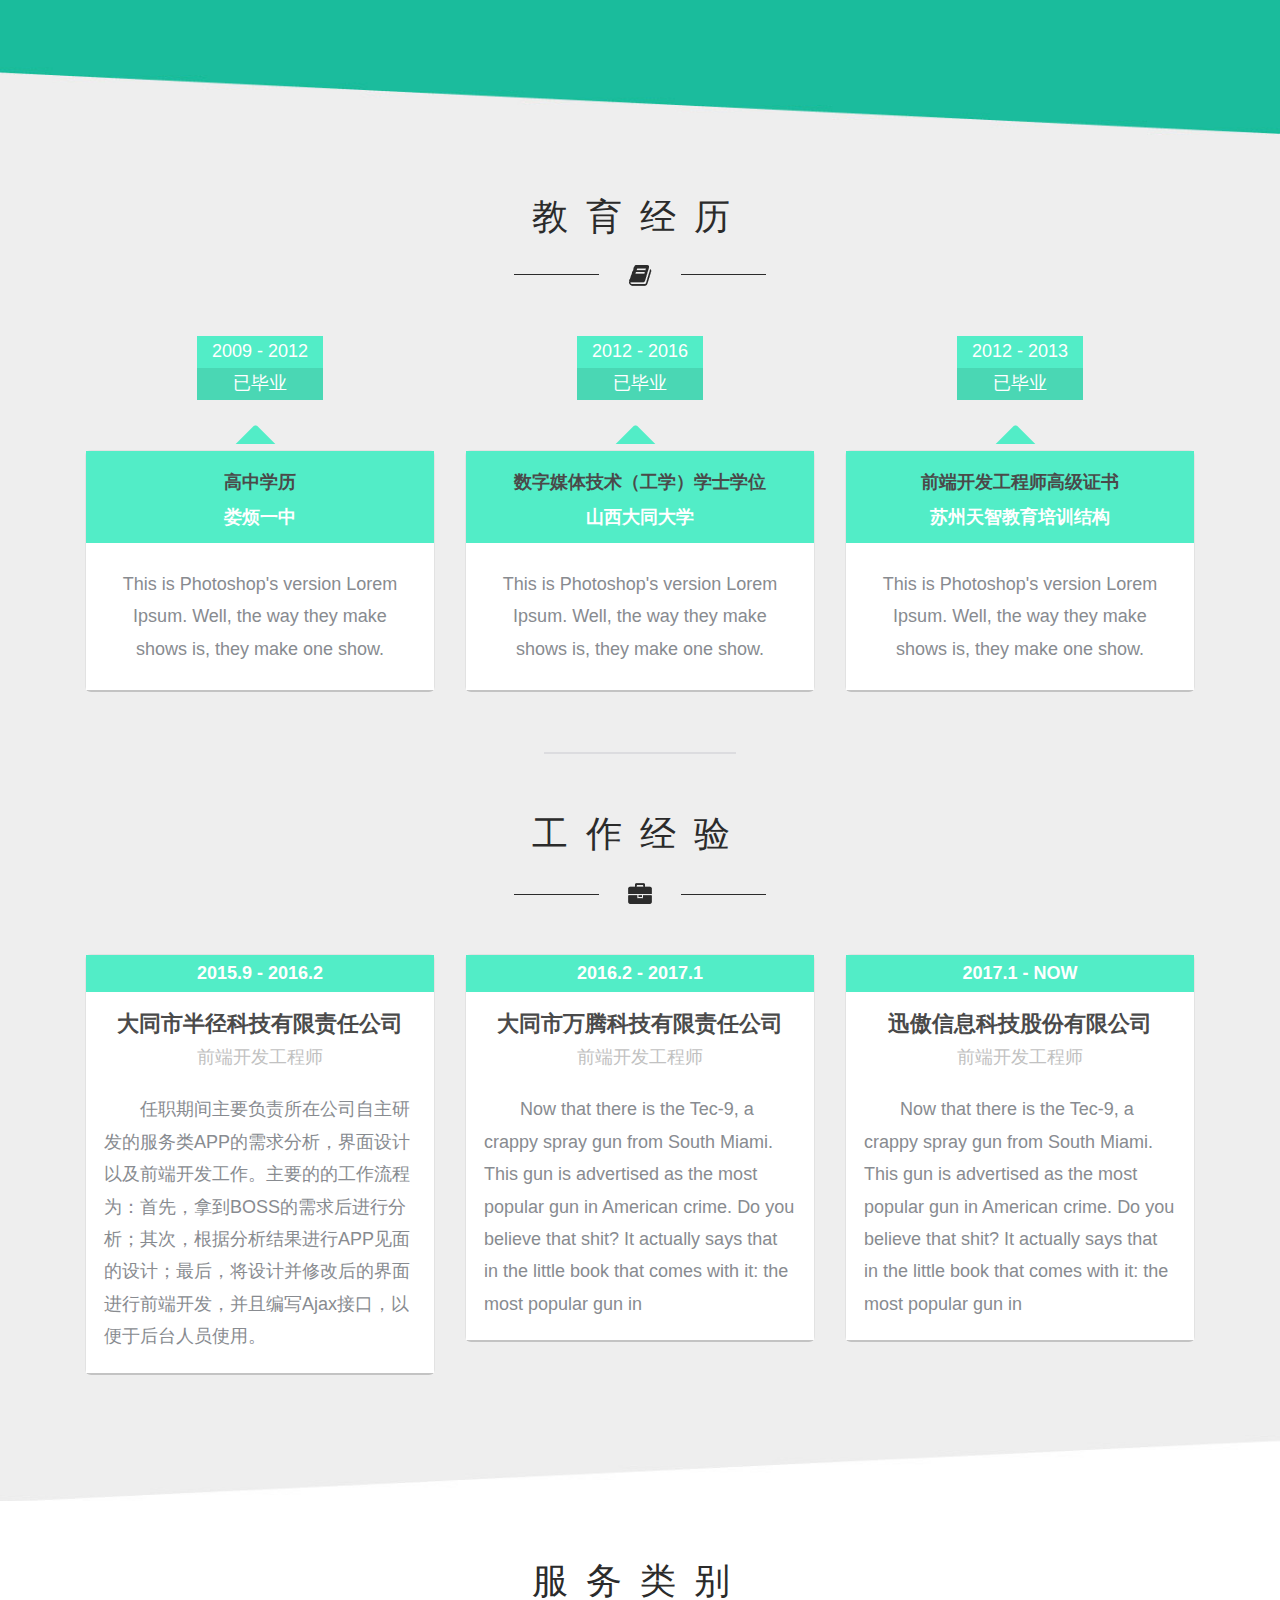
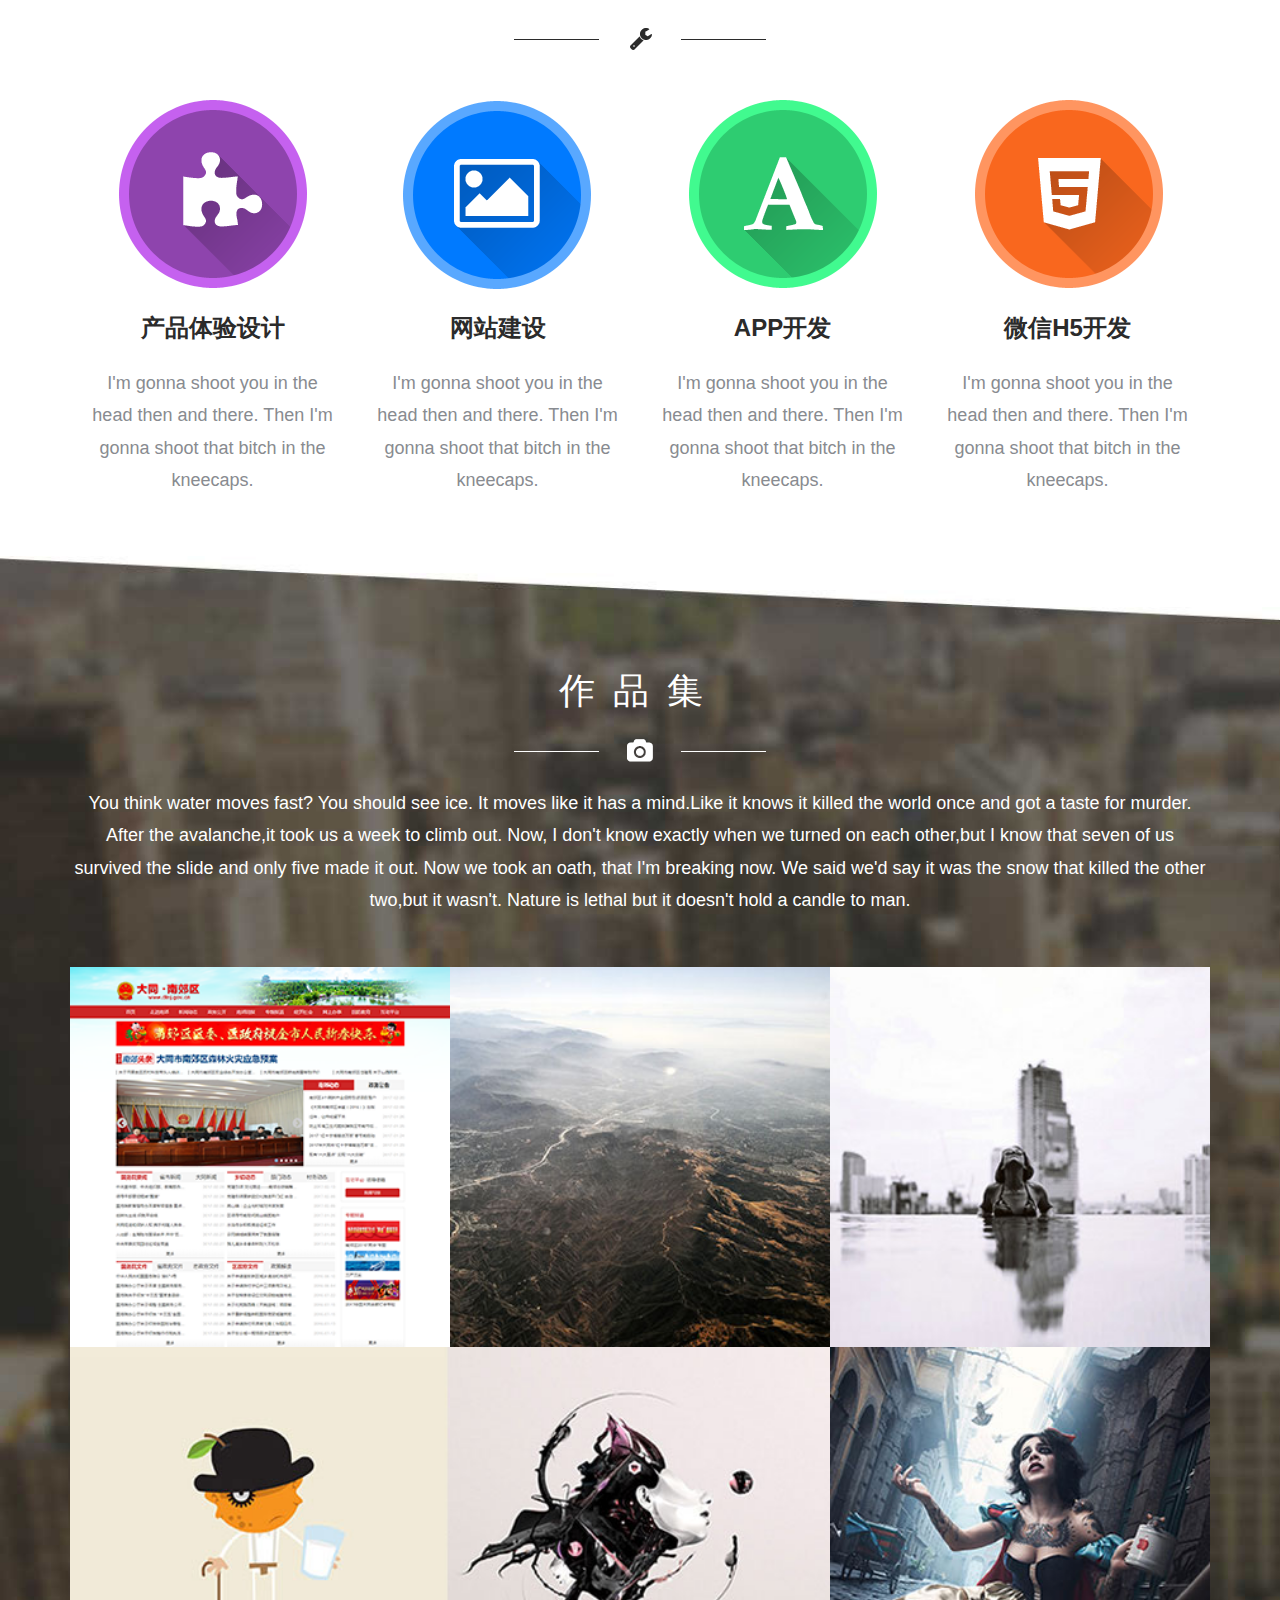
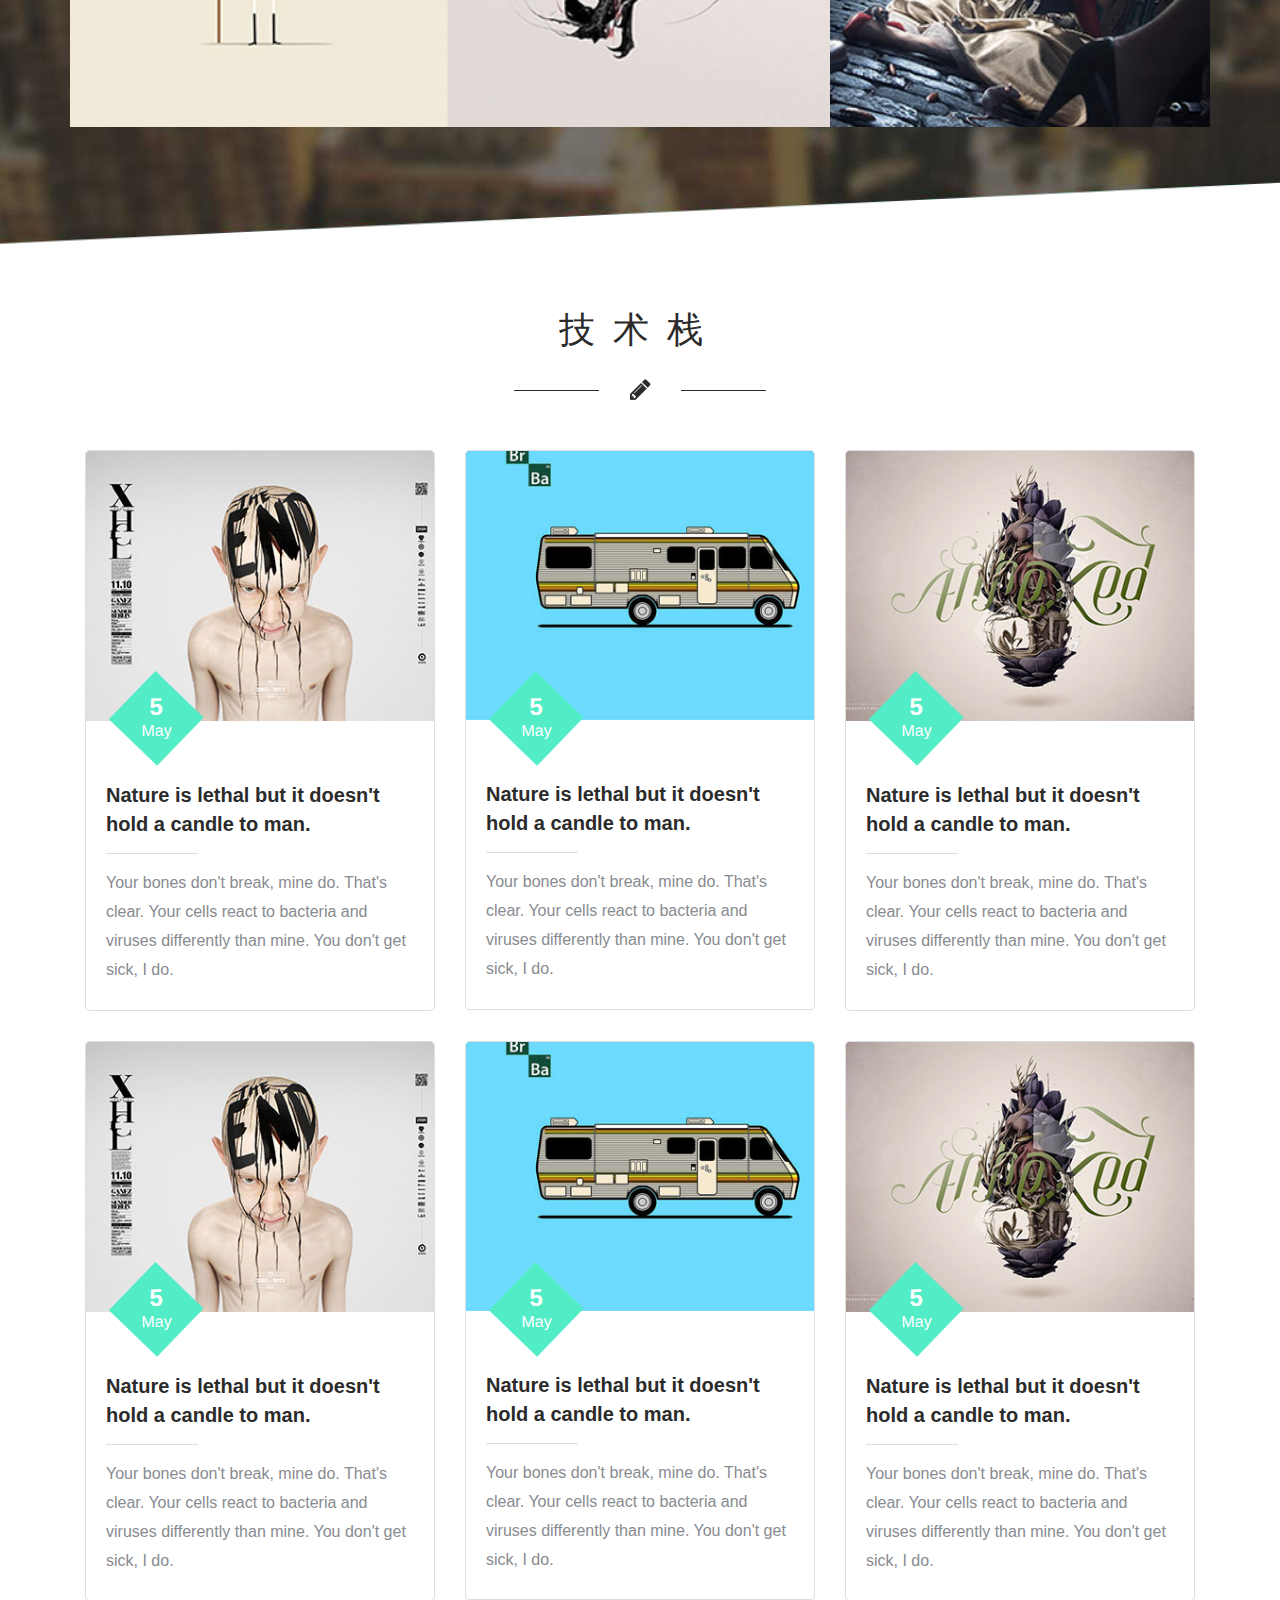
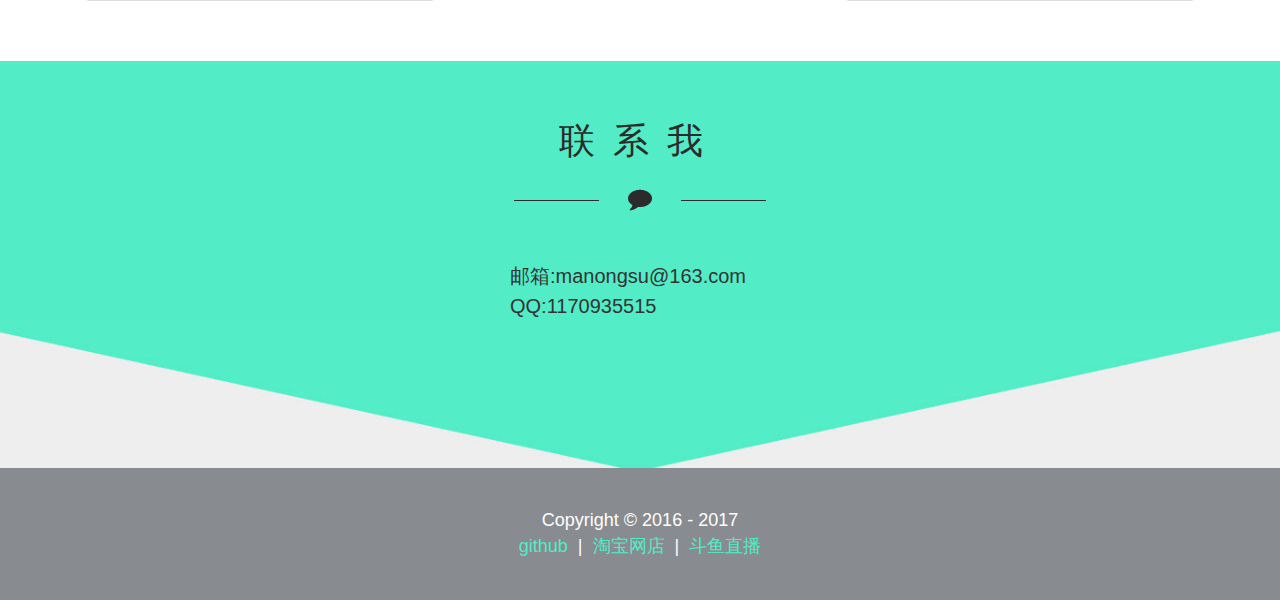
==== commit 54b3884b: "2.0" ====
--- a/index.html
+++ b/index.html
@@ -6,8 +6,6 @@
     <title>码农苏官方网站</title>
     <meta name="Keywords" content="码农苏官方网站,大前端,码农苏-前端工程师,前端技术文章分享"/>
     <meta name="Description" content=""/>
-    <link rel="stylesheet" href="css/font1.css"/>
-    <link rel="stylesheet" href="css/font2.css"/>
     <link rel="stylesheet" href="css/bootstrap.css"/>
     <link rel="stylesheet" href="css/style.css"/>
     <link rel="stylesheet" href="css/media.css"/>
--- a/css/style.css
+++ b/css/style.css
@@ -5,9 +5,6 @@
 p{margin:0;}
 ul,label{margin:0;padding:0;}
 body a:hover{text-decoration:none;}
-/*--header-menu--*/
-button#showRightPush {background: none;border: none;color: #ffffff;}
-button#showRightPush img {padding-left: 8px;}
 /*------------------------------------header--------------------------------------*/
 .logo {float: left;}
 .top-nav{float:right;margin-top: 15px;}
@@ -20,12 +17,11 @@
 .menu_box_list ul li {display:inline-block;margin: 0 10px;}
 .menu_box_list li a{color: #FFF;font-size: 16px;text-transform: uppercase;font-weight: 600;-webkit-transition: all 0.5s ease-in-out;-moz-transition: all 0.5s ease-in-out;-o-transition: all 0.5s ease-in-out;transition: all 0.5s ease-in-out;}
 .menu_box_list li a:hover{color:#000000;text-decoration: none;}
-.menu_box_list li a > i > img{vertical-align:middle;}
 .boxclose span{width:58px;height:73px;display:inline-block;background: url(../images/into.png) no-repeat 0 0;}
 /*------------------------------------banner--------------------------------------*/
 .banner{background: url(../images/banner.jpg) no-repeat 0 0;background-size: cover;-webkit-background-size: cover;-moz-background-size: cover;-o-background-size: cover;text-align: center;min-height:750px;}
 .banner-info{width:65%;margin: 141px auto 0 auto;}
-.banner-right h1{font-size:34px;font-weight:800;color:#ffffff;margin:35px 0 15px 0;letter-spacing: 15px;}
+.banner-right h1{font-size:34px;font-weight:800;color:#ffffff;margin:35px 0 15px 0;letter-spacing:7px;}
 .banner-right h2{font-size: 50px;font-weight: 300;color: #ffffff;margin: 15px 0 45px 0;}
 .banner-right a{text-decoration:none;color:#ffffff;font-size:16px;font-weight:500;padding:16px 20px;border:2px solid #fff;}
 .banner-right a:hover{border:2px solid #000;}
@@ -37,20 +33,6 @@
 .about h3{margin:0;color:#2b2b2b;font-size:36px;font-weight:500;letter-spacing: 18px;}
 .strip{margin-top: 28px;}
 .about p{margin:45px 0 0 0;color:#888b90;font-size:18px;line-height:1.8em;}
-.about ul{padding:0;margin:45px 0 0 0;}
-.about ul li{list-style-type:none;display:inline-block;margin-right:25px;}
-.about ul li a.fb{background: url(../images/icons.png) no-repeat 0 0;width:72px;height:72px;display:block;}
-.about ul li a.twit{background: url(../images/icons.png) no-repeat -99px 0;width:72px;height:72px;display:block;}
-.about ul li a.twit:hover{background: url(../images/icons.png) no-repeat -99px -71px;}
-.about ul li a.in{background: url(../images/icons.png) no-repeat -199px 0;width:72px;height:72px;display:block;}
-.about ul li a.in:hover{background: url(../images/icons.png) no-repeat -199px -71px;}
-.about ul li a.drib{background: url(../images/icons.png) no-repeat -299px 0;width:72px;height:72px;display:block;}
-.about ul li a.drib:hover{background: url(../images/icons.png) no-repeat -299px -71px;}
-.about ul li a.goog{background: url(../images/icons.png) no-repeat -399px 0;width:72px;height:72px;display:block;}
-.about ul li a.goog:hover{background: url(../images/icons.png) no-repeat -399px -71px;}
-.about ul li a.pin{background: url(../images/icons.png) no-repeat -499px 0;width:72px;height:72px;display:block;}
-.about ul li a.pin:hover{background: url(../images/icons.png) no-repeat -499px -71px;}
-.about ul li a.fb:hover{background: url(../images/icons.png) no-repeat 0 -71px;}
 /*------------------------------------my-skills--------------------------------------*/
 .my-skills{background: #1abc9c;padding: 60px 0;}
 .my-skills h3{margin:0;color:#ffffff;font-size:36px;font-weight:500;letter-spacing: 18px;}
@@ -105,7 +87,7 @@
 .gallery-grid img{width:100%;}
 .textbox{-webkit-transition: all 0.7s ease;transition: all 0.7s ease;}
 .textbox h4{font-size: 22px;color: #fff;margin-top: 115px;}
-.textbox p{font-size: 12px !important;color: #fff;font-weight:500 !important;margin:6px 0 0 0!important;}
+.textbox p{font-size: 18px !important;color: #fff;font-weight:500 !important;margin:6px 0 0 0!important;}
 .gallery-grids{margin-top: 50px;}
 .button:hover{border: 2px solid #000;}
 .button{border: 2px solid #fff;padding: 10px;width: 34%;cursor:pointer;text-align:center;margin: 20px auto 0 auto;}
@@ -121,10 +103,6 @@
 .blog-grid a:hover{color :#52edc7;}
 .stripa{background:#dedede;width:30%;height:1px;margin:15px 0;}
 .blog-grid p{line-height: 1.8em;margin: 0;font-size: 16px;color: #888b90;font-weight: 300;}
-.blog-grid ul{padding: 7px 20px;margin:0;border-top:1px solid #dedede;}
-.blog-grid ul li{list-style-type:none;display:inline-block;padding-right:20px;}
-.blog-grid ul li a{color:#888b90;font-size:12px;font-weight:700;}
-.blog-grid ul li:nth-child(2){border-left:1px solid #888b90;padding-left:20px;}
 .blog-text-info:nth-child(1),.blog-text-info:nth-child(2),.blog-text-info:nth-child(3){margin-bottom:30px;}
 .blog-pos p{color:#fff;font-size:24px;margin:0;text-align:center;font-weight:700;transform: rotate(45deg);-webkit-transform: rotate(45deg);-o-transform: rotate(45deg);-moz-transform: rotate(45deg);}
 .blog-pos p span{font-size:16px;display:block;font-weight:400;margin: -19px 0 0 0;}
@@ -134,7 +112,6 @@
 .contact{background:#52edc7;padding:60px 0 0 0;}
 .contact-info h3{margin: 0;color: #2b2b2b;font-size: 36px;font-weight: 500;letter-spacing: 18px;}
 .contact-grids{margin-top:50px;}
-.contact-grids h3{color: #2b2b2b;font-size: 20px;font-weight: 400;margin: 0 0 25px 0;}
 .contact-grids p{width:260px;margin:0 auto;line-height: 30px;font-size: 20px;}
 /*------------------------------------footer--------------------------------------*/
 .footer{background:#888b90;padding:40px 0;}
@@ -142,19 +119,14 @@
 .footer p a{color:#52edc7;}
 .footer p a:hover{color:#ffffff;}
 .footer-top{background: url(../images/footer.jpg) no-repeat 0 0;background-size: cover;-webkit-background-size: cover;-moz-background-size: cover;-o-background-size: cover;min-height:188px;}
-.contact-back{background: url(../images/con-t.jpg) no-repeat 0 0;background-size: cover;-webkit-background-size: cover;-moz-background-size: cover;-o-background-size: cover;min-height:85px;}
-.client-back{background: url(../images/clien-b.jpg) no-repeat 0 0;background-size: cover;-webkit-background-size: cover;-moz-background-size: cover;-o-background-size: cover;min-height:99px;}
-.process-back{background: url(../images/pro-b.jpg) no-repeat 0 0;background-size: cover;-webkit-background-size: cover;-moz-background-size: cover;-o-background-size: cover;min-height:93px;}
 .services-back{background: url(../images/work-b.jpg) no-repeat 0 0;background-size: cover;-webkit-background-size: cover;-moz-background-size: cover;-o-background-size: cover;min-height:93px;}
 .my-skill-back{background: url(../images/myskill-b.jpg) no-repeat 0 0;background-size: cover;-webkit-background-size: cover;-moz-background-size: cover;-o-background-size: cover;min-height:93px;}
 .about-back{background: url(../images/about-b.jpg) no-repeat 0 0;background-size: cover;-webkit-background-size: cover;-moz-background-size: cover;-o-background-size: cover;min-height:102px;}
 .strip-border{background:#eeeeee;}
 .strip-border p{width:15%;margin:0 auto;height:2px;background:#dcdcdf;}
 /*------------------------------------to-top--------------------------------------*/
-#toTop{display: none;text-decoration: none;position: fixed;bottom: 0;right: 2%;overflow: hidden;z-index: 999;width: 32px;height: 32px;border: none;text-indent: 100%;background: url("../images/arr.png") no-repeat 0 0;}
-#toTopHover{width: 32px;height: 32px;display: block;overflow: hidden;float: right;opacity: 0;-moz-opacity: 0;filter: alpha(opacity=0);}
+#toTop{display: none;text-decoration: none;position: fixed;bottom:30px;right: 2%;overflow: hidden;z-index: 999;width: 36px;height: 64px;border: none;text-indent: 100%;background: url("../images/arr.png") no-repeat 0 0;}
+#toTopHover{width: 36px;height: 64px;display: block;overflow: hidden;float: right;opacity: 0;-moz-opacity: 0;filter: alpha(opacity=0);}
 /*--------------------------------------------------------------------------*/
 .row{margin-left:0;margin-right:0;}
-.posts-right label{font-size: 16px;}
-.strip a{background:none;border:none;}
 /*--------------------------------------------------------------------------*/--- a/css/media.css
+++ b/css/media.css
@@ -0,0 +1,489 @@
+@media(max-width:1440px){
+    .comment-icons ul li{margin: 12px 15px 12px 0;}
+    .top-header{margin-top: 30px;}
+    .banner.page-head{min-height: 115px;}
+    .banner{min-height: 659px;}
+    .about-back{min-height: 92px;}
+    .footer-top{min-height: 167px;}
+    .contact-back{min-height: 77px;}
+    .client-back{min-height: 84px;}
+    .process-back{min-height: 78px;}
+    .gallery-section{min-height: 1319px;padding: 115px 0 0 0;}
+    .services-back{min-height: 77px;}
+    .my-skill-back{min-height: 82px;}
+}
+@media(max-width:1366px){
+    .about-back{min-height: 85px;}
+    .my-skill-back{min-height: 77px;}
+    .services-back{min-height: 71px;}
+    .process-back{min-height: 74px;}
+    .client-back{min-height: 78px;}
+    .contact-back{min-height: 69px;}
+    .footer-top{min-height: 159px;}
+    a.boxclose{right: 250px;}
+}
+@media(max-width:1280px){
+    a.boxclose{right: 160px;}
+    .logo{float: left;width: 13%;}
+    .logo img{width:100%;}
+    .about-back{min-height: 79px;}
+    .services-back{min-height: 66px;}
+    .gallery-section{min-height: 1294px;}
+    .process-back{min-height: 69px;}
+    .client-back{min-height: 70px;}
+    .contact-back{min-height: 65px;}
+    .footer-top{min-height: 147px;}
+}
+@media(max-width:1024px){
+    .top-nav{margin-top: 8px;}
+    .banner.page-head{min-height: 96px;}
+    .boxclose span{width: 49px;height: 47px;}
+    a.boxclose{right: 92px;}
+    .sam-head h3{font-size: 32px;}
+    .category ul li{font-size: 14px;background: url(../images/mark.png) no-repeat 0 6px;}
+    .category h4{font-size: 16px;}
+    .sample-page-info h5{margin: 20px 0 10px 0;}
+    .sample-page-info h5{font-size: 16px;}
+    .sample-page-info p{font-size: 16px;}
+    .recent-posts h4{font-size: 16px;}
+    .posts-right h5{font-size: 14px;margin: 4px 0;}
+    .posts-right label{font-size: 14px;}
+    .response h4{font-size: 16px;}
+    .comments h4{font-size: 16px;}
+    .coment-form h4{font-size: 16px;}
+    .coment-form input[type="text"]{width: 47.2%;}
+    .coment-form input[type="text"]{width: 47.2%;padding: 10px;font-size: 16px;}
+    .coment-form textarea{height: 175px;font-size: 16px;padding: 10px;}
+    .coment-form input[type="submit"]{background: url(../images/mess.png) no-repeat 69px 14px;width: 46%;}
+    .footer{padding: 35px 0;}
+    .footer p{font-size: 16px;}
+    .admin-text-right p, .response-text-right p{font-size: 13px;}
+    .admin-text-right p, .response-text-right p{margin: 0 0 10px 0;}
+    .sample-page-left{margin-top: 45px;}
+    .sample-page-right{margin-top: 45px;}
+    .strip{margin: 15px 0 0 0;}
+    .banner-info{width: 78%;margin: 100px auto 0 auto;}
+    .banner-right h1{font-size: 30px;margin: 23px 0 15px 0;}
+    .banner-right h2{font-size: 45px;}
+    .banner-right a{font-size: 14px;padding: 12px 20px;}
+    .banner{min-height: 575px;}
+    .about h3{font-size: 32px;}
+    .about p{margin: 40px 0 0 0;font-size: 16px;}
+    .about ul{margin: 40px 0 0 0;}
+    .about-back{min-height: 64px;}
+    .my-skills{padding: 45px 0;}
+    .skill-grids{margin-top: 40px;}
+    .skills-grid{width: 33.3% !important;float: left;}
+    .skills-grid:nth-child(1) ,.skills-grid:nth-child(2) ,.skills-grid:nth-child(3){margin-bottom:30px;}
+    .about ul li{margin-right: 15px;}
+    .my-skill-back{min-height: 59px;}
+    .my-skills h3{font-size: 32px;}
+    .edu-info h3{font-size: 32px;}
+    .edu-grids{margin-top: 40px;}
+    .edu-grid p{font-size: 16px;}
+    .edu-grid span{font-size: 16px;}
+    .edu-grid p,.edu-grid span{width: 38%;}
+    .edu-grid img{top: 25%;left: 39%;}
+    .edu-grid-master h3{font-size: 16px;}
+    .edu-grid-master h4{font-size: 16px;}
+    .edu-grid-info h5{font-size: 16px;}
+    .edu-grid-info{padding: 25px 22px;}
+    .education{padding: 45px 0;}
+    .work-info h3{font-size: 32px;}
+    .work-grids{margin-top: 40px;}
+    .work-grid h3{padding: 11px 0;font-size: 16px;}
+    .work-grid-info h4{font-size: 18px;}
+    .work-grid-info h5{font-size: 16px;margin: 12px 0 12px 0;}
+    .work-grid-info p{font-size: 16px;}
+    .services-back{min-height: 53px;}
+    .ser-info h3{font-size: 32px;}
+    .ser-grids{margin-top: 40px;}
+    .ser-grid h3{margin: 20px 0 11px 0;font-size: 18px;}
+    .ser-grid p{font-size: 16px;}
+    .gallery-section{padding: 92px 0 0 0;}
+    .gallery-section h3{font-size: 32px;}
+    #portfolio p{font-size: 16px;}
+    .gallery-grids{margin-top: 40px;}
+    .textbox h4{margin-top: 89px;}
+    .button{padding: 7px;}
+    .button a{font-size: 16px;}
+    .gallery-section{min-height: 1068px;}
+    .services{padding: 45px 0;}
+    .blog{padding: 45px 0;}
+    .blog-grids{margin-top: 45px;}
+    .blog-grid a{font-size: 16px;}
+    .blog-text{padding: 35px 20px 20px 20px;}
+    .blog-pos p{font-size: 18px;}
+    .blog-pos p span{font-size: 14px;margin: -7px 0 0 0;}
+    .blog-pos{top: 39.3%;left: 14%;width: 18.2%;}
+    .stripa{margin: 10px 0 3px 0;}
+    .contact-back{min-height: 53px;}
+    .blog-info h3{font-size: 32px;}
+    .contact{padding: 45px 0 0 0;}
+    .contact-grids{margin-top: 45px;}
+    .contact-grids h3{font-size: 16px;margin: 0 0 15px 0;}
+    .stripb{margin: 0 0 30px 0;}
+    .footer-top{min-height: 120px;}
+    .resume a{font-size: 16px;}
+    .clients{padding: 0 0 45px 0;}
+}
+@media(max-width:768px){
+    .recent-posts-info{margin-bottom: 30px;float: left;width: 50%;}
+    .comments-info{margin: 0 18px 0 0;float: left;width: 31.5%;}
+    .cmnt-icon-right{float: right;width: 62%;}
+    .comments-info:nth-child(4){margin-right: 0;}
+    .coment-form input[type="text"]{width: 47.6%;}
+    .sample-page-info h5{margin: 10px 0 0 0;}
+    .admin-text h5{margin-bottom:15px;}
+    .banner.page-head{min-height: 87px;}
+    .top-nav{margin-top: 3px;}
+    .comment-icons ul li{margin: 12px 8px 12px 0;}
+    .menu_box_list li a{font-size: 14px;}
+    .menu_box_list ul li{margin: 0 5px;}
+    .boxclose span{width: 30px;height: 30px;background-size: 100% !important;}
+    a.boxclose{top: 25px;right: 68px;}
+    .banner-info{width: 96%;}
+    .banner-left img{width: 100%;}
+    .banner-left{float: left;width: 32%;}
+    .banner-right{float: right;width: 64%;}
+    .logo{float: left;width: 14%;}
+    .banner-info{margin: 80px auto 0 auto;}
+    .banner{min-height: 467px;}
+    .banner-right h1{font-size: 28px;}
+    .border{width: 58%;}
+    .banner-right h2{font-size: 40px;}
+    .banner-right h2{margin: 15px 0 35px 0;}
+    .about h3{font-size: 30px;}
+    .about p{margin: 30px 0 0 0;font-size: 14px;}
+    .about ul{margin: 30px 0 0 0;}
+    .about-back{min-height: 48px;}
+    .about{padding: 40px 0 15px 0;}
+    .my-skills{padding: 40px 0;}
+    .my-skills h3{font-size: 30px;}
+    .my-skill-back{min-height: 43px;}
+    .edu-info h3{font-size: 30px;}
+    .edu-grid{float: left;width: 33.3% !important;}
+    .skills-grid p{margin: 3px 0 0 0;font-size: 14px;}
+    .education{padding: 40px 0;}
+    .edu-grid p, .edu-grid span{width: 51%;}
+    .edu-border{margin-top: 38px;}
+    .edu-grid p ,.edu-grid span{font-size: 14px;}
+    .edu-grid-master h3,.edu-grid-master h4{font-size: 14px;}
+    .edu-grid-info{padding: 12px 10px;}
+    .edu-grid-info h5{font-size: 14px;}
+    .work-experience{padding: 40px 0;}
+    .work-info h3{font-size: 30px;}
+    .w-grid{float: left;width: 31.4%;padding: 0;margin-right: 20px;}
+    .w-grid:nth-child(3){margin-right:0;}
+    .work-grid-info h4{font-size: 16px;}
+    .work-grid-info h5{font-size: 14px;margin: 10px 0 10px 0;}
+    .work-grid-info p{font-size: 14px;}
+    .work-grid-info{padding: 16px 10px;}
+    .services-back{min-height: 40px;}
+    .ser-info h3{font-size: 30px;}
+    .services{padding: 40px 0;}
+    .col-md-3.ser-grid{float: left;width: 25%;}
+    .ser-grid h3{font-size: 16px;}
+    .ser-grid p{font-size: 14px;}
+    .ser-imagea{background: url(../images/icons.png) no-repeat 0 -231px;width: 130px;height: 130px;display: block;margin: 0 auto;background-size: 319% !important;}
+    .ser-imageb{background: url(../images/icons.png) no-repeat -266px -103px;width: 130px;height: 130px;display: block;margin: 0 auto;background-size: 319% !important;}
+    .ser-imagec{background: url(../images/icons.png) no-repeat -133px -101px;width: 130px;height: 130px;display: block;margin: 0 auto;background-size: 319% !important;}
+    .ser-imaged{background: url(../images/icons.png) no-repeat -1px -98px;width: 130px;height: 130px;display: block;margin: 0 auto;background-size: 319% !important;}
+    .edu-grid img{top: 23%;left: 36%;}
+    .gallery-section{padding: 68px 0 0 0;}
+    .gallery-section h3{font-size: 30px;}
+    #portfolio p{font-size: 14px;}
+    .gallery-grid{float: left;width: 33.3%;}
+    .gallery-section{min-height: 893px;}
+    .textbox h4{margin-top: 55px;}
+    .process h3{font-size: 30px;}
+    .process-pad{width: 33.3% !important;float: left;}
+    .process-pad{padding: 0 33px;}
+    .process-gird{height: 165px;padding: 36px 0 0 0;}
+    img.pro-img{display: none;}
+    .process-pad:nth-child(1),.process-pad:nth-child(2),.process-pad:nth-child(3){margin-bottom: 30px;}
+    .process-gird img{left: 113.5%;}
+    .process-back{min-height: 42px;}
+    .process{padding: 40px 0;}
+    .testimonials{padding: 40px 0;}
+    .testimonials h3{font-size: 30px;}
+    .test-banner{width: 77%;margin: 45px auto 0 auto;padding: 54px 45px;}
+    .test-right p{margin: 27px 0 12px 0;}
+    .callbacks_nav{top: 73%;}
+    .callbacks_nav.next{left: 92%;}
+    a.callbacks_nav.callbacks1_nav.prev{left: 5%;}
+    .client-grids{margin-top: 40px;}
+    .cl-grid{float: left;width: 33.3%;}
+    .client-grid img{width: 100%;}
+    .client-back{min-height: 45px;}
+    .clients{padding: 0 0 40px 0;}
+    .blog-info h3{font-size: 30px;}
+    .test-right p{font-size: 14px;}
+    .blog{padding: 40px 0;}
+    .blog-text-info{float: left;width: 32%;padding: 0;margin-right: 14px;}
+    .blog-text-info:nth-child(3),.blog-text-info:nth-child(6){margin-right: 0;}
+    .blog-grid a{font-size: 14px;}
+    .blog-grid p{font-size: 14px;}
+    .blog-text{padding: 35px 10px 12px 10px;}
+    .blog-pos{top: 37.3%;left: 14%;width: 18.7%;}
+    .contact-back{min-height: 40px;}
+    .contact-info h3{font-size: 30px;}
+    .contact{padding: 40px 0 0 0;}
+    .contact-left{float: left;width: 34% !important;}
+    .contact-right{float: right;width: 66% !important;}
+    .contact-left ul li{font-size: 14px;}
+    .contact-left ul li:nth-child(4){margin: 10px 0;}
+    .contact-left ul li:nth-child(6){margin: 10px 0 0 0;}
+    .contact-right input[type="text"]{width: 46.7%;padding: 6px 10px;font-size: 14px;}
+    .contact-right textarea{height: 130px;font-size: 14px;padding: 6px 10px;}
+    .contact-right form input[type="submit"]{background: url(../images/mess.png) no-repeat 37px 14px;font-size: 16px;}
+    .footer-top{min-height: 90px;}
+    .resume a{font-size: 14px;padding: 13px 18px;}
+    .footer p{font-size: 14px;}
+    .footer{padding: 25px 0;}
+    .sam-head h3{font-size: 30px;}
+    .sample-page-info p{font-size: 14px;}
+    .sample-page-info h5{font-size: 14px;}
+}
+@media(max-width:640px){
+    .contact-left{float: left;width: 39% !important;}
+    .contact-right{float: right;width: 61% !important;}
+    .menu_box_list ul li{display: block;padding: 10px 0;}
+    .logo{float: left;width: 17%;}
+    .banner-right h1{font-size: 26px;}
+    .banner-right h2{font-size: 35px;}
+    .banner-right a{padding: 9px 15px;}
+    .banner-info{margin: 60px auto 0 auto;}
+    .banner{min-height: 393px;}
+    .about-back{min-height: 39px;}
+    .my-skill-back{min-height: 35px;}
+    .edu-grid{float: left;width: 32.3% !important;padding: 0;margin-right: 9px;}
+    .edu-grid:nth-child(3){margin: 0;}
+    .w-grid{float: left;width: 32.3%;padding: 0;margin-right: 9px;}
+    .services-back{min-height: 33px;}
+    .ser-grid{float: left;width: 50% !important;}
+    .ser-grid:nth-child(1) ,.ser-grid:nth-child(3),.ser-grid:nth-child(2){margin-bottom:30px;}
+    .gallery-section{min-height: 805px;}
+    .process-gird{height: 134px;padding: 20px 0 0 0;}
+    .process-back{min-height: 33px;}
+    .test-right p{margin: 6px 0 12px 0;}
+    .client-back{min-height: 35px;}
+    .blog-text-info:nth-child(1), .blog-text-info:nth-child(2), .blog-text-info:nth-child(3), .blog-text-info:nth-child(4){margin-bottom: 30px;}
+    .blog-text-info{float: left;width: 47.8%;}
+    .blog-text-info:nth-child(6),.blog-text-info:nth-child(4),.blog-text-info:nth-child(2){margin-right: 0;}
+    .blog-text-info:nth-child(3){margin-right: 14px;}
+    .blog-pos{top: 43.3%;left: 14%;width: 15.5%;}
+    .contact-right input[type="text"]{width: 100%;padding: 6px 10px;font-size: 14px;}
+    .contact-left ul li:nth-child(4){margin: 3px 0;}
+    .contact-left ul li:nth-child(6){margin: 3px 0 0 0;}
+    .contact-right form input[type="submit"]{height: 45px;width: 41%;background: url(../images/mess.png) no-repeat 26px 11px;}
+    .footer-top{min-height: 75px;}
+    .admin-text-right{float: right;width: 85%;}
+    .admin-text-left{float: left;width: 13%;}
+    .admin-text-right p, .response-text-right p{margin: 0 0 3px 0;}
+    .response-info{padding: 24px 15px;}
+    .admin-text{padding: 25px 22px;}
+    .coment-form input[type="text"]{width: 46.8%;}
+    .coment-form textarea{height: 153px;font-size: 14px;}
+    .coment-form input[type="text"]{font-size: 14px;}
+    .coment-form input[type="submit"]{background: url(../images/mess.png) no-repeat 38px 14px;width: 34%;}
+    .recent-posts-info{float: left;width: 48%;margin-right: 20px;}
+    .recent-posts-info:nth-child(3){margin-right: 0;}
+    .comments-info{margin: 0 15px 0 0;}
+}
+@media(max-width:480px){
+    .logo{float: left;width: 23%;}
+    .sam-head h3{font-size: 28px;}
+    .sample-page{padding: 40px 0;}
+    .sample-page-info h5{font-size: 13px;}
+    .sample-page-info p{font-size: 13px;}
+    .comment-icons ul li{font-size: 13px;}
+    .admin-text-right span{font-size: 13px;}
+    .response-text-right ul li{font-size: 13px;}
+    .response-text-right{float: right;width: 75%;}
+    .response-text-left{float: left;width: 22%;}
+    .response-text-right ul li a{font-size: 13px;}
+    .coment-form h4{font-size: 13px;}
+    .coment-form h4{margin: 23px 0;}
+    .response h4{font-size: 13px;}
+    .response h4{margin: 23px 0;}
+    .coment-form input[type="text"]{margin: 0 21px 21px 0;}
+    .coment-form input[type="submit"]{background: url(../images/mess.png) no-repeat 23px 10px;width: 36%;height: 45px;font-size: 14px;}
+    .recent-posts-info{float: left;width: 100%;margin-right: 0;}
+    .posts-right h5{font-size: 13px;margin: 8px 0;}
+    .posts-right label{font-size: 13px;}
+    .comments-info{margin: 0 0 20px 0;float: left;width: 100%;}
+    .cmnt-icon-left{float: left;width: 18%;}
+    .cmnt-icon-right{float: right;width: 76%;}
+    .category h4{font-size: 13px;}
+    .sample-page-right{margin-top: 30px;}
+    .category ul li{font-size: 13px;}
+    .category ul{margin: 15px 0 15px 0;}
+    .recent-posts h4{font-size: 13px;}
+    .comments h4{font-size: 14px;}
+    .admin-text-right{float: right;width: 75%;}
+    .admin-text-left{float: left;width: 22%;}
+    .admin-text{padding: 12px 15px;}
+    .comments h4{font-size: 13px;}
+    .banner-info{width: 100%;}
+    .banner-left{float: left;width: 30%;}
+    .banner-right{float: right;width: 70%;}
+    .banner-right h1{font-size: 20px;letter-spacing: 10px;}
+    .banner-right h2{font-size: 30px;}
+    .banner-right h2{margin: 10px 0 28px 0;}
+    .banner{min-height: 352px;}
+    .about h3{letter-spacing: 11px;font-size: 28px;}
+    .about p{margin: 22px 0 0 0;font-size: 13px;}
+    .about ul li{margin-right: 6px;}
+    .about ul li a.drib{background: url(../images/icons.png) no-repeat -207px 1px;width: 50px;height: 50px;display: block;background-size: 839% !important;}
+    .about ul li a.drib:hover{background: url(../images/icons.png) no-repeat -207px -49px;background-size: 839% !important;}
+    .about ul li a.fb{background: url(../images/icons.png) no-repeat -0px 0;width: 50px;height: 50px;display: block;background-size: 839% !important;}
+    .about ul li a.fb:hover{background: url(../images/icons.png) no-repeat -0px -49px;background-size: 839% !important;}
+    .about ul li a.pin{background: url(../images/icons.png) no-repeat -346px 0;width: 50px;height: 50px;display: block;background-size: 839% !important;}
+    .about ul li a.pin:hover{background: url(../images/icons.png) no-repeat -346px -49px;background-size: 839% !important;}
+    .about ul li a.twit{background: url(../images/icons.png) no-repeat -69px 1px;width: 50px;height: 50px;display: block;background-size: 839% !important;}
+    .about ul li a.goog{background: url(../images/icons.png) no-repeat -278px 0;width: 50px;height: 50px;display: block;background-size: 839% !important;}
+    .about ul li a.goog:hover{background: url(../images/icons.png) no-repeat -278px -49px;background-size: 839% !important;}
+    .about ul li a.in{background: url(../images/icons.png) no-repeat -139px 1px;width: 50px;height: 50px;display: block;background-size: 839% !important;}
+    .about ul li a.in:hover{background: url(../images/icons.png) no-repeat -139px -49px;background-size: 839% !important;}
+    .banner-right h1{margin: 8px 0 15px 0;}
+    .about ul li a.twit:hover{background: url(../images/icons.png) no-repeat -69px -49px;background-size: 839% !important;}
+    .my-skills h3{letter-spacing: 11px;font-size: 28px;}
+    .skills-grid{width: 50% !important;float: left;padding:0 !important;}
+    .skills-grid p{font-size: 13px;}
+    .skills-grid:nth-child(1), .skills-grid:nth-child(2), .skills-grid:nth-child(3), .skills-grid:nth-child(4){margin-bottom: 30px;}
+    .my-skill-back{min-height: 27px;}
+    .edu-info h3{font-size: 28px;letter-spacing: 11px;}
+    .edu-grid{float: left;width: 100% !important;padding: 0;margin-right: 0;margin-bottom: 30px;}
+    .edu-grid img{top: 30%;left: 42%;}
+    .work-info h3,.ser-info h3,.gallery-section h3,.process h3,.testimonials h3 ,.blog-info h3,.contact-info h3,.sam-head h3{font-size: 28px;letter-spacing: 11px;}
+    .w-grid{float: left;width: 100%;padding: 0;margin-right: 0;margin-bottom: 30px;}
+    .edu-grid p, .edu-grid span{font-size: 13px;}
+    .edu-grid-master h3, .edu-grid-master h4{font-size: 13px;}
+    .edu-grid-info h5{font-size: 13px;}
+    .work-grid h3{font-size: 13px;}
+    .work-grid-info h4{font-size: 13px;}
+    .work-grid-info h5{font-size: 13px;}
+    .work-grid-info p{font-size: 13px;}
+    .services-back{min-height: 24px;}
+    .ser-grid p{font-size: 13px;}
+    .ser-grid h3{font-size: 13px;}
+    .gallery-section{padding: 54px 0 0 0;}
+    #portfolio p{font-size: 13px;}
+    .gallery-grid{float: left;width: 50%;}
+    .gallery-section{min-height: 1073px;}
+    .textbox h4{font-size: 16px;}
+    .button a{font-size: 13px;}
+    .process-pad{padding: 0 15px;}
+    .process-gird{height: 116px;padding: 9px 0 0 0;}
+    .process-gird p{font-size: 13px;}
+    .process-gird img{left: 104.5%;}
+    .process-back{min-height: 25px;}
+    .test-banner{width: 90%;margin: 27px auto 0 auto;padding: 54px 27px;}
+    .test-right p{font-size: 13px;}
+    .test-right p{margin: 6px 0 4px 0;}
+    .test-right h4{font-size: 13px;}
+    .callbacks_nav.next{left: 97%;}
+    a.callbacks_nav.callbacks1_nav.prev{left: -2%;}
+    .client-grids{margin-top: 23px;}
+    .client-back{min-height: 27px;}
+    .clients{padding: 0 0 29px 0;}
+    .blog-grid a{font-size: 13px;}
+    .blog-grid p{font-size: 13px;}
+    .blog-text{padding: 29px 7px 7px 7px;}
+    .blog-pos{top: 36.3%;left: 14%;padding: 3px 0;width: 22.4%;}
+    .blog-grid ul li{padding-right: 15px;}
+    .contact-back{min-height: 26px;}
+    .contact-left ul li{font-size: 13px;}
+    .col-md-5.contact-left{padding-left: 0;}
+    .col-md-7.contact-right{padding-right: 0;}
+    .contact-left{float: left;width: 46% !important;}
+    .contact-right{float: right;width: 54% !important;}
+    .contact-right form input[type="submit"]{width: 55%;background: url(../images/mess.png) no-repeat 14px 11px;}
+    .footer-top{min-height: 55px;}
+    .contact-left ul li:nth-child(4){font-size: 13px;}
+    .contact-right textarea{height: 120px;}
+    .resume{padding: 22px 0 50px 0;}
+}
+@media(max-width:320px){
+    .col-md-4.sample-page-right{padding: 0;}
+    .logo{float: left;width: 35%;}
+    .top-header{margin-top: 18px;}
+    .banner.page-head{min-height: 66px;}
+    .work-info h3,.ser-info h3,.gallery-section h3,.process h3,.testimonials h3,.blog-info h3,.contact-info h3,.sam-head h3{font-size: 21px;letter-spacing: 5px;}
+    .col-md-8.sample-page-left{padding: 0;}
+    .sample-page-left{margin-top: 30px;}
+    .admin-text-left{float: left;width: 29%;}
+    .admin-text-right{float: right;width: 68%;margin-top: 15px;}
+    .response-text-left{float: left;width: 29%;}
+    .response-text-right{float: right;width: 68%;}
+    .response-text-right ul{text-align: left;}
+    .coment-form input[type="text"]{margin: 0 0 21px 0;width: 100%;}
+    .coment-form input[type="submit"]{background: url(../images/mess.png) no-repeat 79px 12px;width: 100%;}
+    .category ul li{padding-left: 20px;}
+    .category ul li{font-size: 12px;}
+    .category ul li{background: url(../images/mark.png) no-repeat 0 3px;}
+    .posts-left{width: 100%;float: left;}
+    .posts-right{width: 100%;float: right;margin-top: 10px;}
+    .comments-info p{margin: 2px 0 0 0;}
+    .footer p{font-size: 13px;}
+    .banner-right h1{font-size: 16px;letter-spacing: 5px;}
+    .banner-right h2{font-size: 18px;}
+    .banner-right a{font-size: 13px;}
+    .banner-right a{padding: 5px 4px;}
+    .banner-right h2{margin: 6px 0 14px 0;}
+    .banner-right h1{margin: 8px 0 8px 0;}
+    .banner-info{margin: 38px auto 0 auto;}
+    .banner{min-height: 231px;}
+    .about-back{min-height: 19px;}
+    .skills-grid{width: 100% !important;}
+    .skills-grid:nth-child(1), .skills-grid:nth-child(2), .skills-grid:nth-child(3), .skills-grid:nth-child(4), .skills-grid:nth-child(5){margin-bottom: 30px;}
+    .my-skill-back{min-height: 17px;}
+    .edu-grid img{top: 27%;left: 38%;}
+    .services-back{min-height: 18px;}
+    .ser-grid{float: left;width: 100% !important;}
+    .gallery-grid{float: left;width: 50%;}
+    .button{padding: 5px;width: 46%;margin: 5px auto 0 auto;}
+    .textbox h4{margin-top: 22px;}
+    .gallery-section{min-height: 904px;}
+    .process-pad{width: 50% !important;float: left;}
+    .process-pad:nth-child(1), .process-pad:nth-child(2), .process-pad:nth-child(3),.process-pad:nth-child(4){margin-bottom: 30px;}
+    .process-gird{height: 105px;}
+    img.pro-img{display: block;}
+    .menu_box_list ul li{display: block;padding: 4px 0;}
+    img.pro-imga, img.pro-imgb{display: none;}
+    .process-back{min-height: 16px;}
+    .test-left{float: left;width: 100%;}
+    .test-right{float: right;width: 100%;}
+    .test-right p{margin: 22px 0 16px 0;}
+    .test-banner img.quoa{position: absolute;top: 55%;left: 9%;}
+    .test-banner img.quo{position: absolute;top: 79%;left: 37%;}
+    .test-banner{width: 90%;margin: 27px auto 0 auto;padding: 30px 27px;}
+    a.callbacks_nav.callbacks1_nav.prev{left: -5%;}
+    .cl-grid{float: left;width: 100%;margin-top: 30px;}
+    .client-grids{margin-top: 0;}
+    .blog-text-info{float: left;width: 100%;}
+    .blog-pos{top: 46.3%;left: 14%;padding: 3px 0;width: 16.4%;}
+    .blog-text-info:nth-child(1),.blog-text-info:nth-child(2),.blog-text-info:nth-child(3),.blog-text-info:nth-child(4), .blog-text-info:nth-child(5){margin-bottom: 30px;}
+    .contact-back{min-height: 15px;}
+    .contact-grids{margin-top: 25px;}
+    .contact-left{float: left;width: 100% !important;}
+    .contact-right{float: right;width: 100% !important;padding: 0;}
+    .footer-top{min-height: 36px;}
+    .contact-right input[type="text"]{margin: 0 0 21px 0;}
+    .contact-right form input[type="submit"]{width: 100%;background: url(../images/mess.png) no-repeat 81px 11px;}
+    .contact{padding: 40px 0;}
+    .col-md-7.contact-right{margin-top: 30px;}
+    .about ul li a.drib{background: url(../images/icons.png) no-repeat -137px 1px;width: 33px;height: 33px;display: block;background-size: 839% !important;}
+    .about ul li a.drib:hover{background: url(../images/icons.png) no-repeat -137px -33px;}
+    .about ul li a.fb{background: url(../images/icons.png) no-repeat -0px 1px;width: 33px;height: 33px;display: block;background-size: 839% !important;}
+    .about ul li a.fb:hover{background: url(../images/icons.png) no-repeat -0px -33px;}
+    .about ul li a.pin{background: url(../images/icons.png) no-repeat -229px 0;width: 33px;height: 33px;display: block;background-size: 839% !important;}
+    .about ul li a.pin:hover{background: url(../images/icons.png) no-repeat -229px -33px;}
+    .about ul li a.twit{background: url(../images/icons.png) no-repeat -46px 1px;width: 33px;height: 33px;display: block;background-size: 839% !important;}
+    .about ul li a.twit:hover{background: url(../images/icons.png) no-repeat -46px -32px;}
+    .about ul li a.goog{background: url(../images/icons.png) no-repeat -183px 0;width: 33px;height: 33px;display: block;background-size: 839% !important;}
+    .about ul li a.goog:hover{background: url(../images/icons.png) no-repeat -183px -33px;}
+    .about ul li a.in{background: url(../images/icons.png) no-repeat -92px 1px;width: 33px;height: 33px;display: block;background-size: 839% !important;}
+    .about ul li a.in:hover{background: url(../images/icons.png) no-repeat -92px -33px;}
+}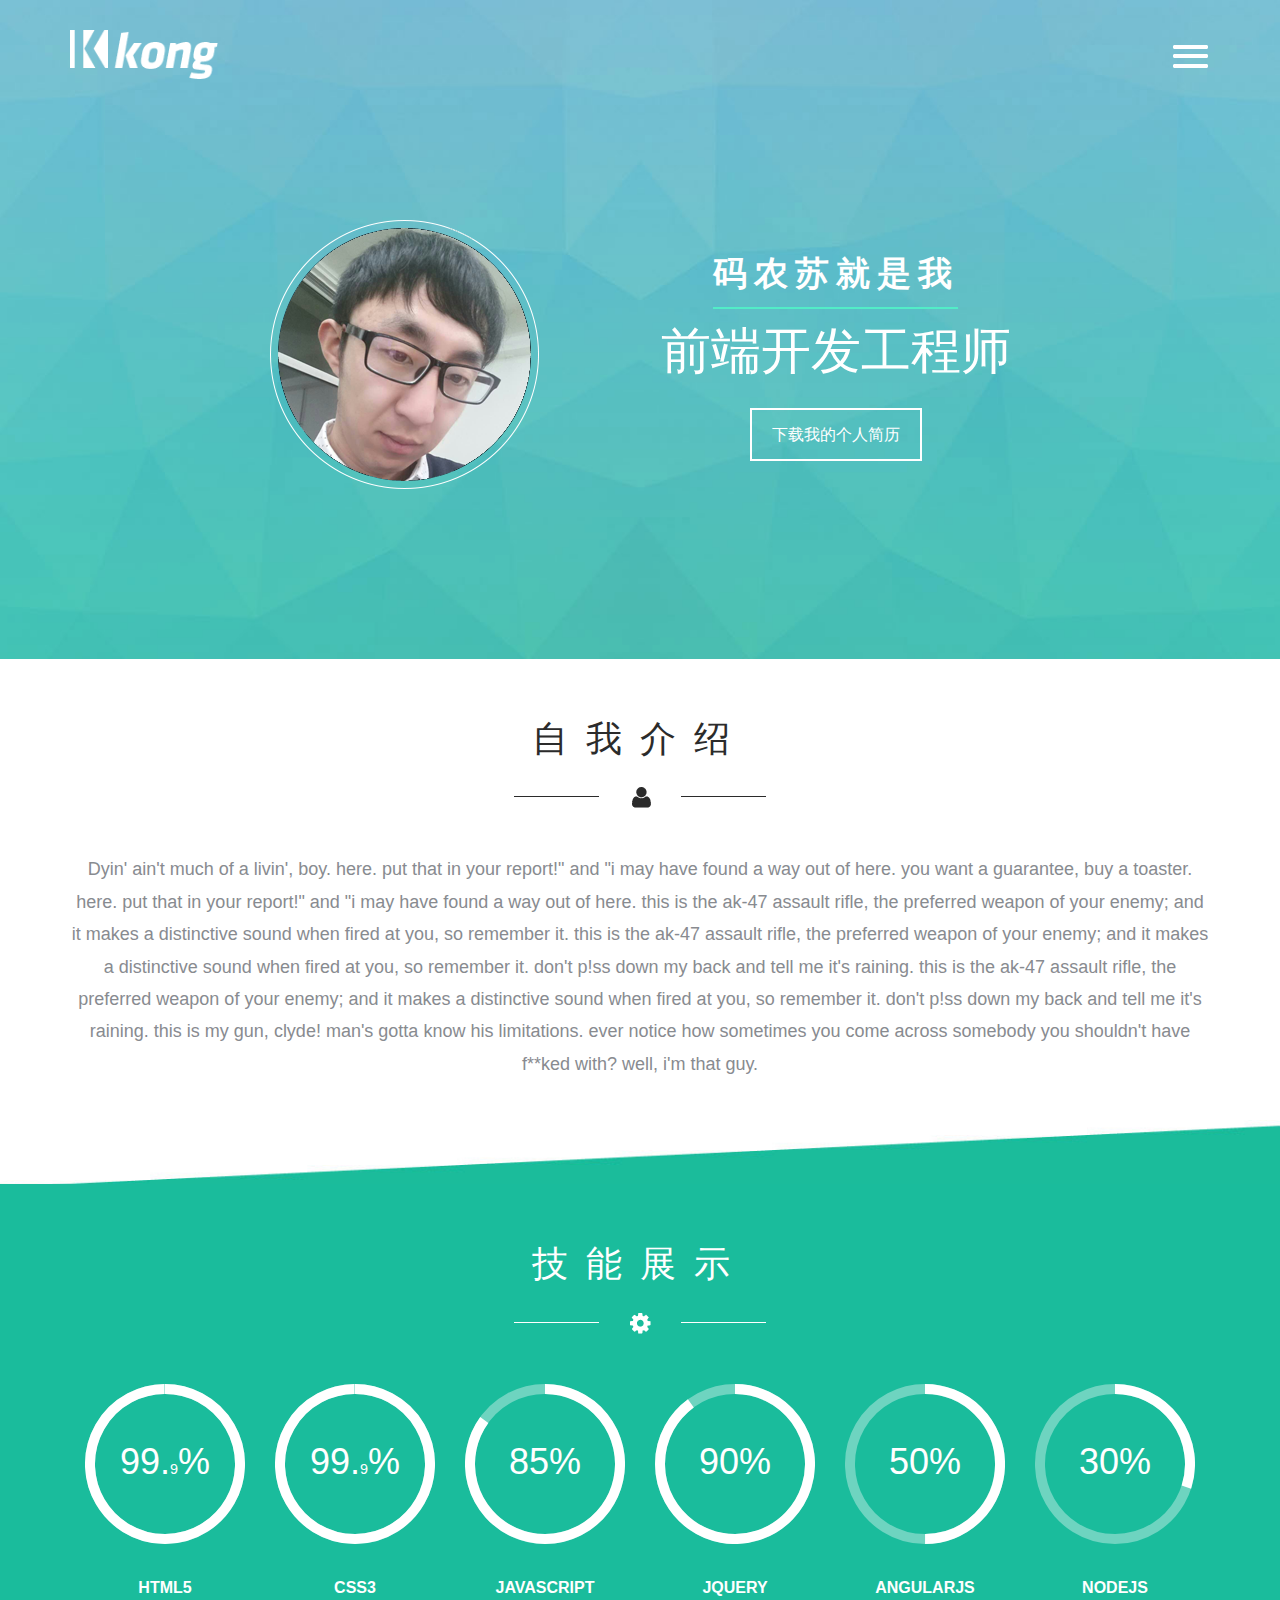
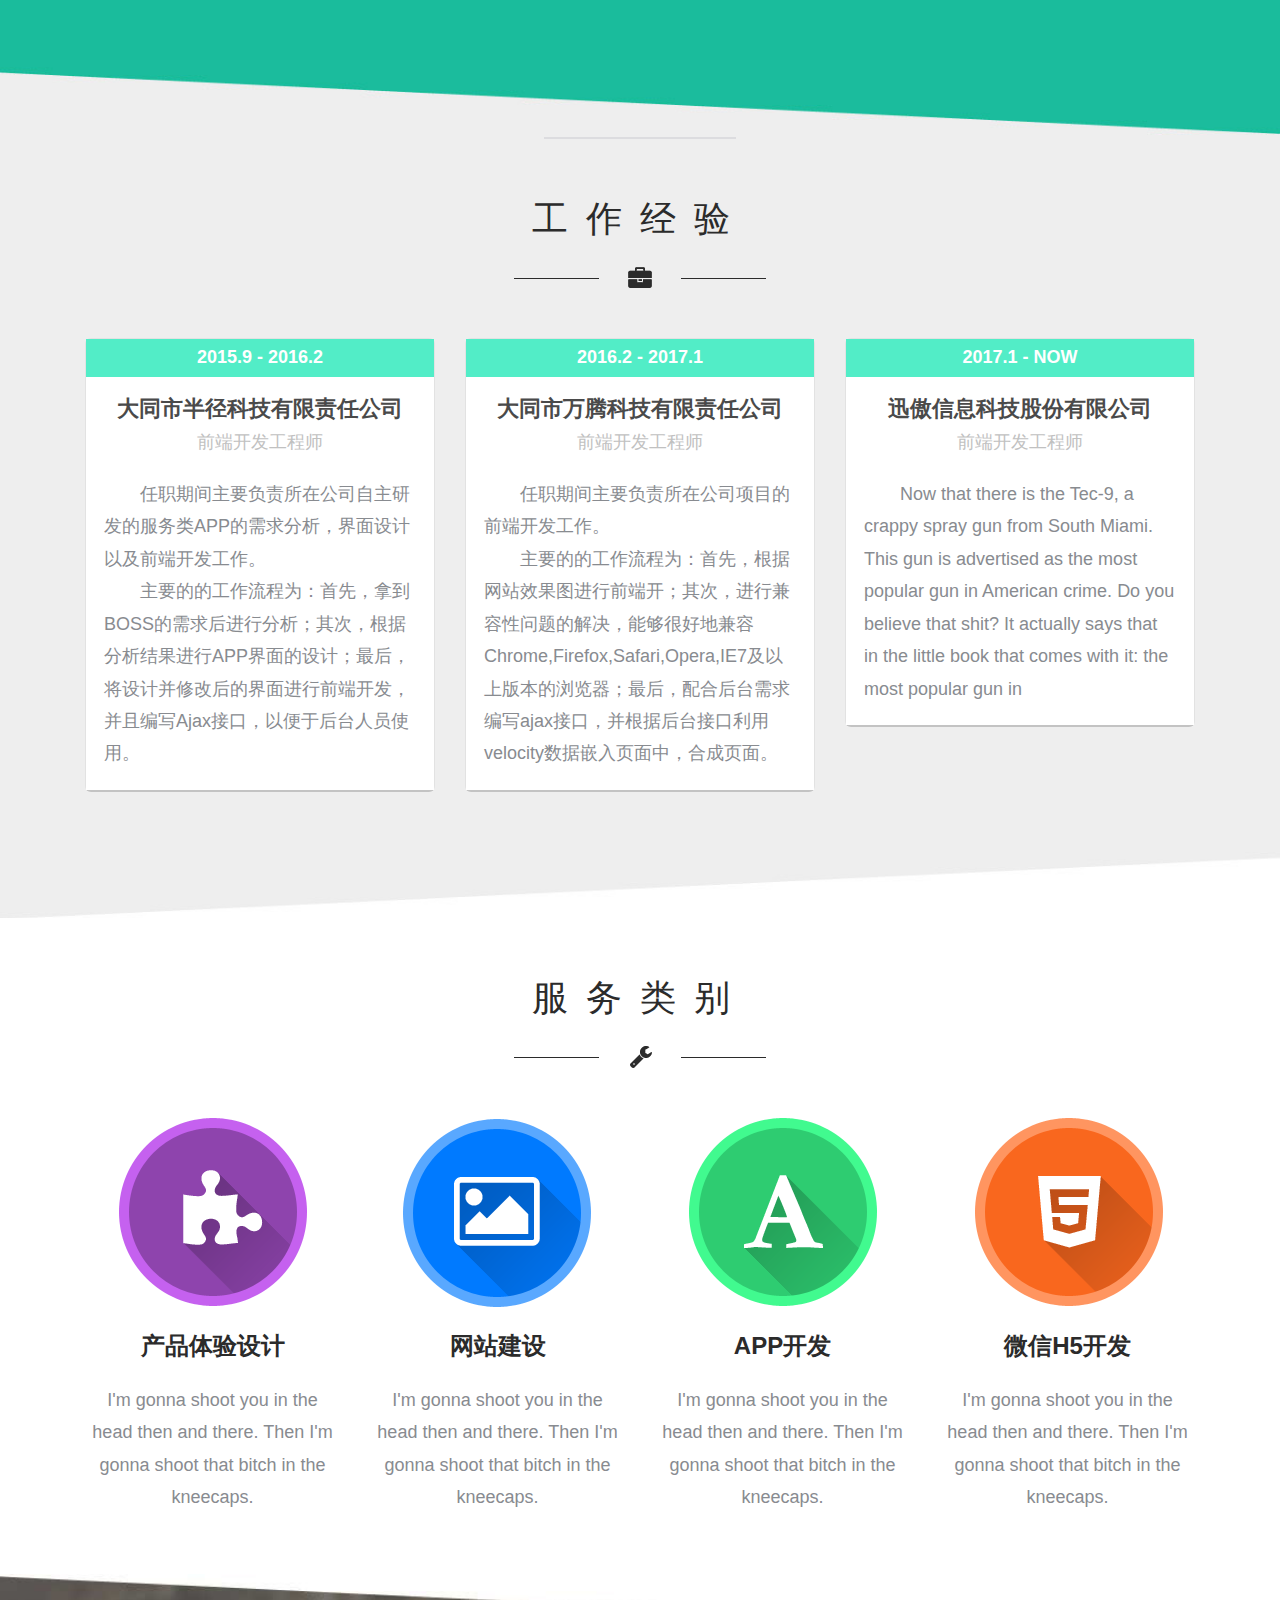
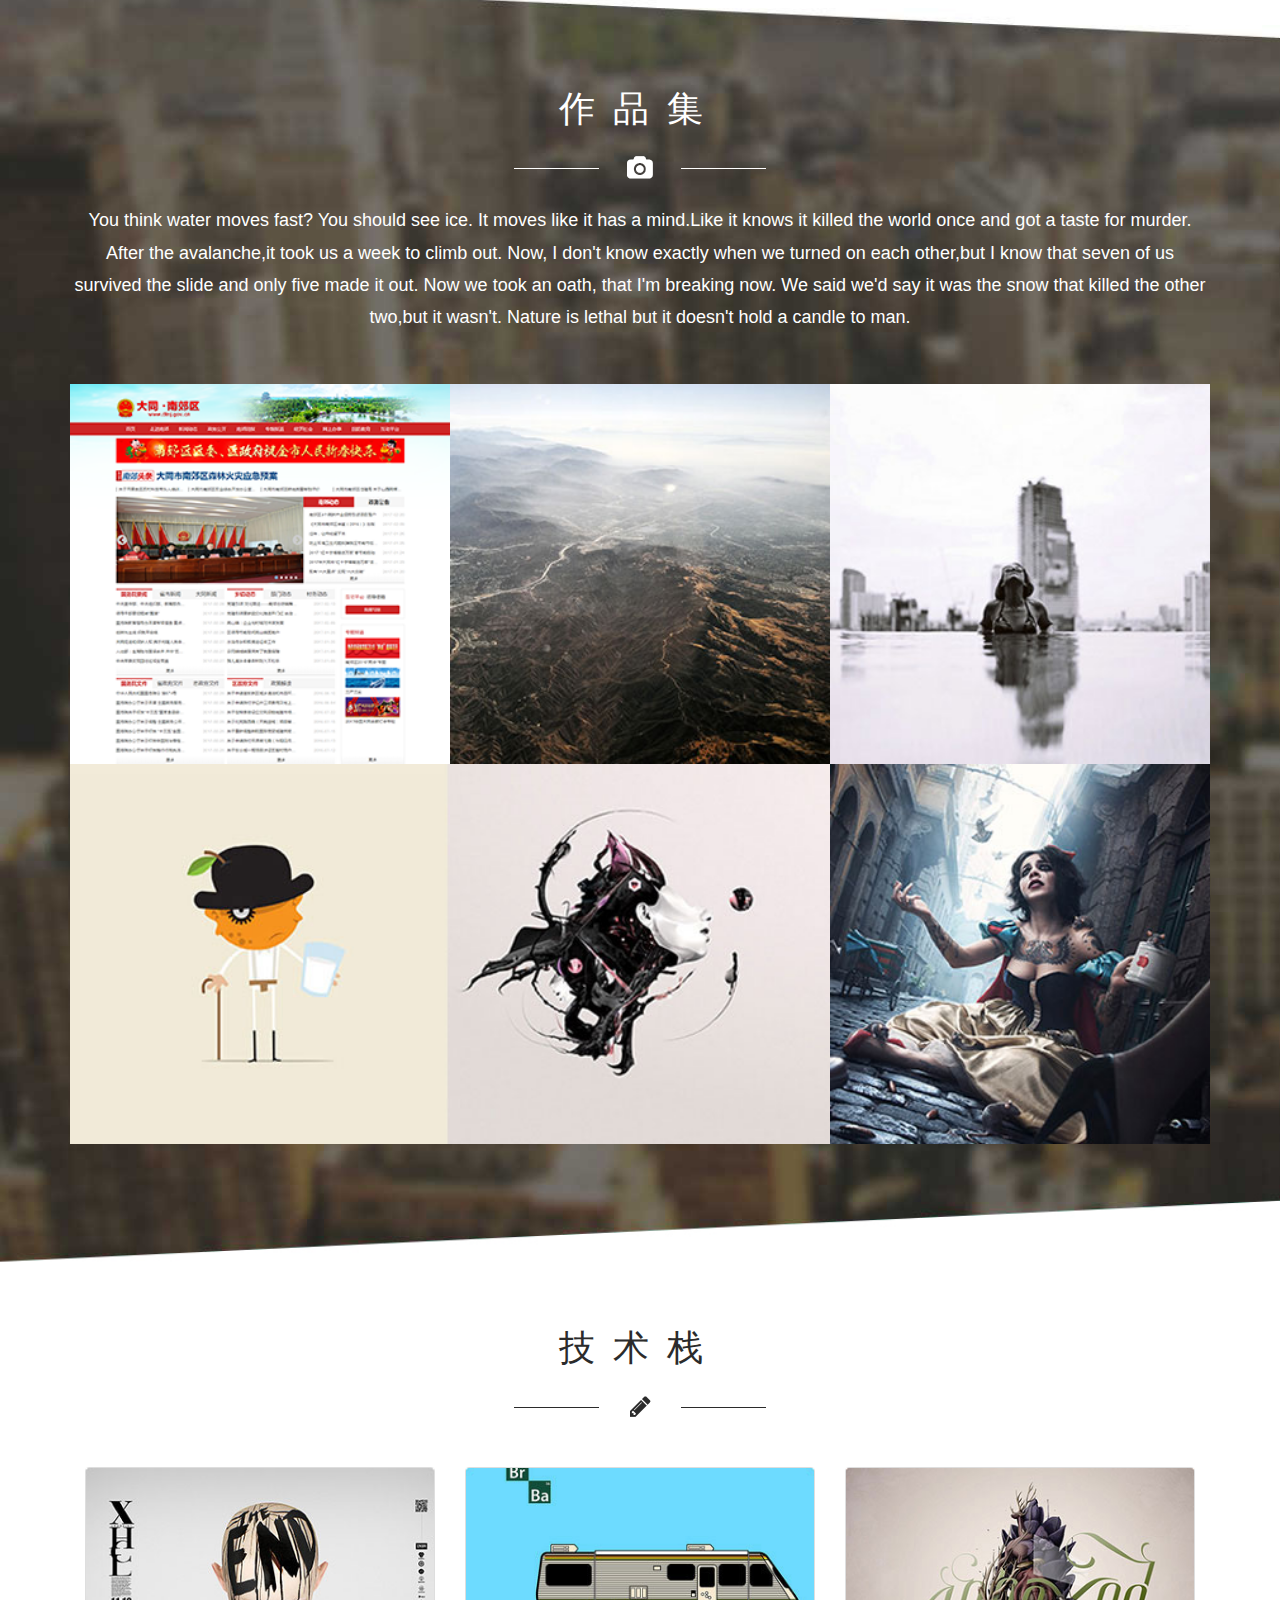
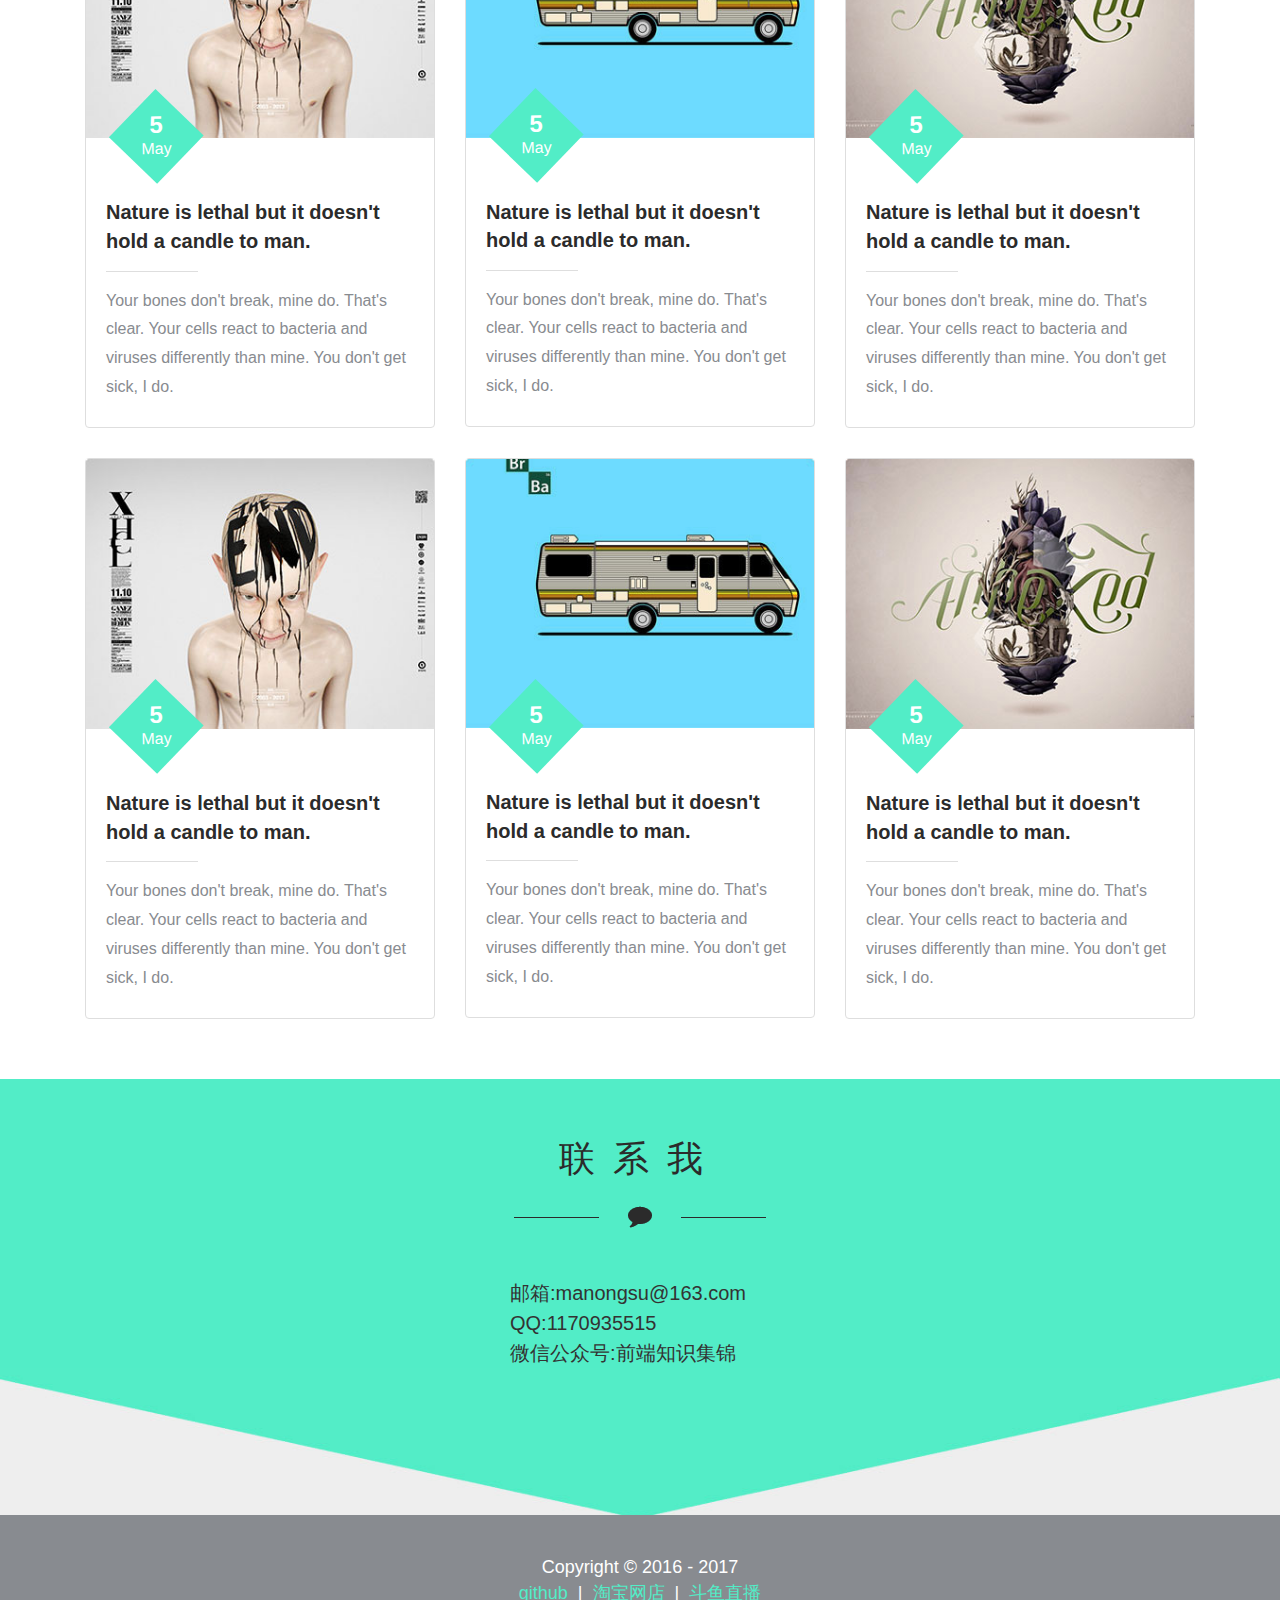
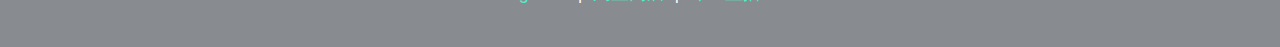
==== commit 49482f58: "2.0" ====
--- a/index.html
+++ b/index.html
@@ -5,7 +5,7 @@
     <meta name="viewport" content="width=device-width, initial-scale=1"/>
     <title>码农苏官方网站</title>
     <meta name="Keywords" content="码农苏官方网站,大前端,码农苏-前端工程师,前端技术文章分享"/>
-    <meta name="Description" content=""/>
+    <meta name="Description" content="码农苏"/>
     <link rel="stylesheet" href="css/bootstrap.css"/>
     <link rel="stylesheet" href="css/style.css"/>
     <link rel="stylesheet" href="css/media.css"/>
@@ -142,7 +142,7 @@
 </div>
 <div class="my-skill-back"></div>
 <!-------------------------------教育经历--------------------------------->
-<div class="education text-center">
+<!--<div class="education text-center">
     <div class="container">
         <div class="edu-info">
             <h3>教育经历</h3>
@@ -194,7 +194,7 @@
             <div class="clearfix"></div>
         </div>
     </div>
-</div>
+</div>-->
 <!--------------------------------分隔符---------------------------------->
 <div class="strip-border"><p></p></div>
 <!-------------------------------工作经验--------------------------------->
@@ -211,7 +211,8 @@
                     <div class="work-grid-info">
                         <h4>大同市半径科技有限责任公司</h4>
                         <h5>前端开发工程师</h5>
-                        <p>任职期间主要负责所在公司自主研发的服务类APP的需求分析，界面设计以及前端开发工作。主要的的工作流程为：首先，拿到BOSS的需求后进行分析；其次，根据分析结果进行APP见面的设计；最后，将设计并修改后的界面进行前端开发，并且编写Ajax接口，以便于后台人员使用。</p>
+                        <p>任职期间主要负责所在公司自主研发的服务类APP的需求分析，界面设计以及前端开发工作。</p>
+                        <p>主要的的工作流程为：首先，拿到BOSS的需求后进行分析；其次，根据分析结果进行APP界面的设计；最后，将设计并修改后的界面进行前端开发，并且编写Ajax接口，以便于后台人员使用。</p>
                     </div>
                 </div>
             </div>
@@ -221,10 +222,8 @@
                     <div class="work-grid-info">
                         <h4>大同市万腾科技有限责任公司</h4>
                         <h5>前端开发工程师</h5>
-                        <p>Now that there is the Tec-9, a crappy spray gun from South Miami.
-                            This gun is advertised as the most popular gun in American crime.
-                            Do you believe that shit? It actually says that in the little book
-                            that comes with it: the most popular gun in</p>
+                        <p>任职期间主要负责所在公司项目的前端开发工作。</p>
+                        <p>主要的的工作流程为：首先，根据网站效果图进行前端开；其次，进行兼容性问题的解决，能够很好地兼容Chrome,Firefox,Safari,Opera,IE7及以上版本的浏览器；最后，配合后台需求编写ajax接口，并根据后台接口利用velocity数据嵌入页面中，合成页面。</p>
                     </div>
                 </div>
             </div>
@@ -451,6 +450,7 @@
         <div class="contact-grids">
             <p>邮箱:manongsu@163.com</p>
             <p>QQ:1170935515</p>
+            <p>微信公众号:前端知识集锦</p>
         </div>
     </div>
 </div>
--- a/css/style.css
+++ b/css/style.css
@@ -1,5 +1,5 @@
 body{margin:0;}
-*{font-family: Helvetica,"Microsoft YaHei";}
+*{font-family: Helvetica,"Microsoft YaHei UI";}
 body a{transition: 0.5s all ease;-webkit-transition: 0.5s all ease;-moz-transition: 0.5s all ease;-o-transition: 0.5s all ease;-ms-transition: 0.5s all ease;}
 h1,h2,h3,h4,h5,h6{margin:0;}
 p{margin:0;}
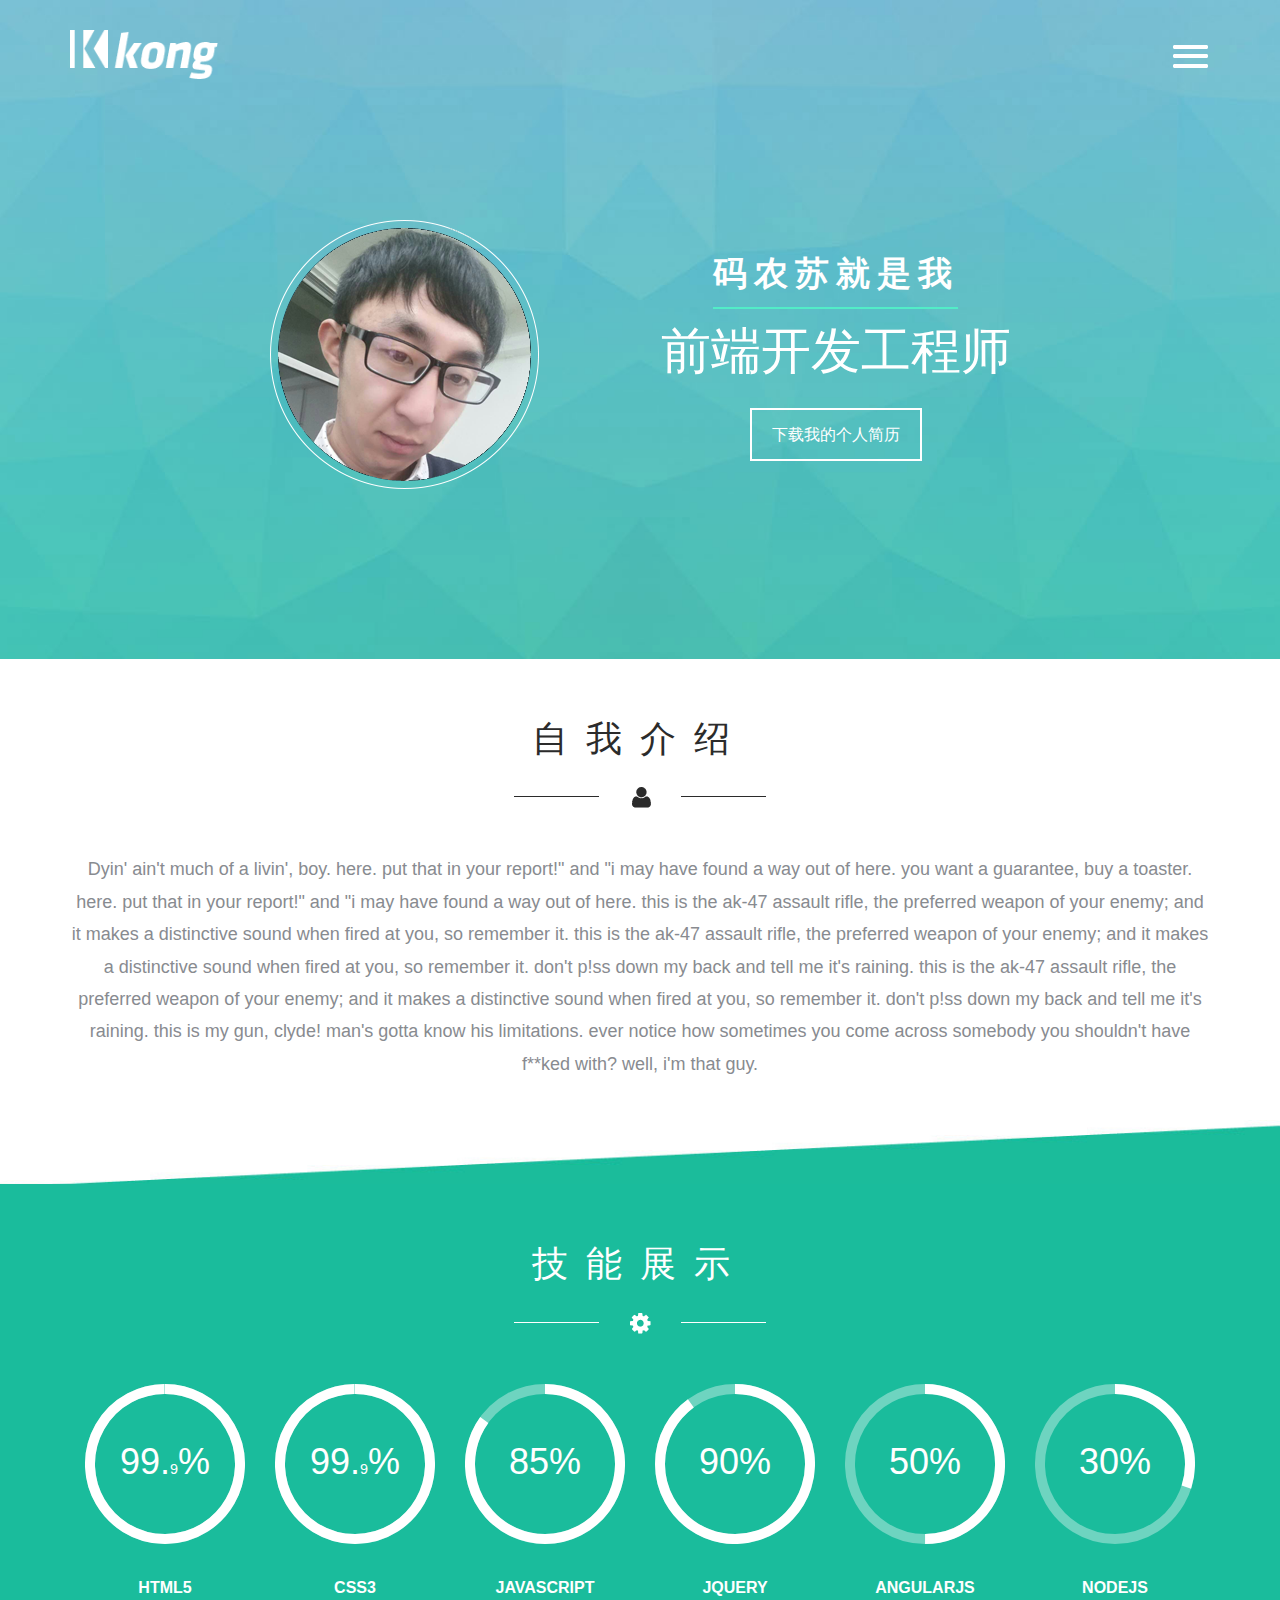
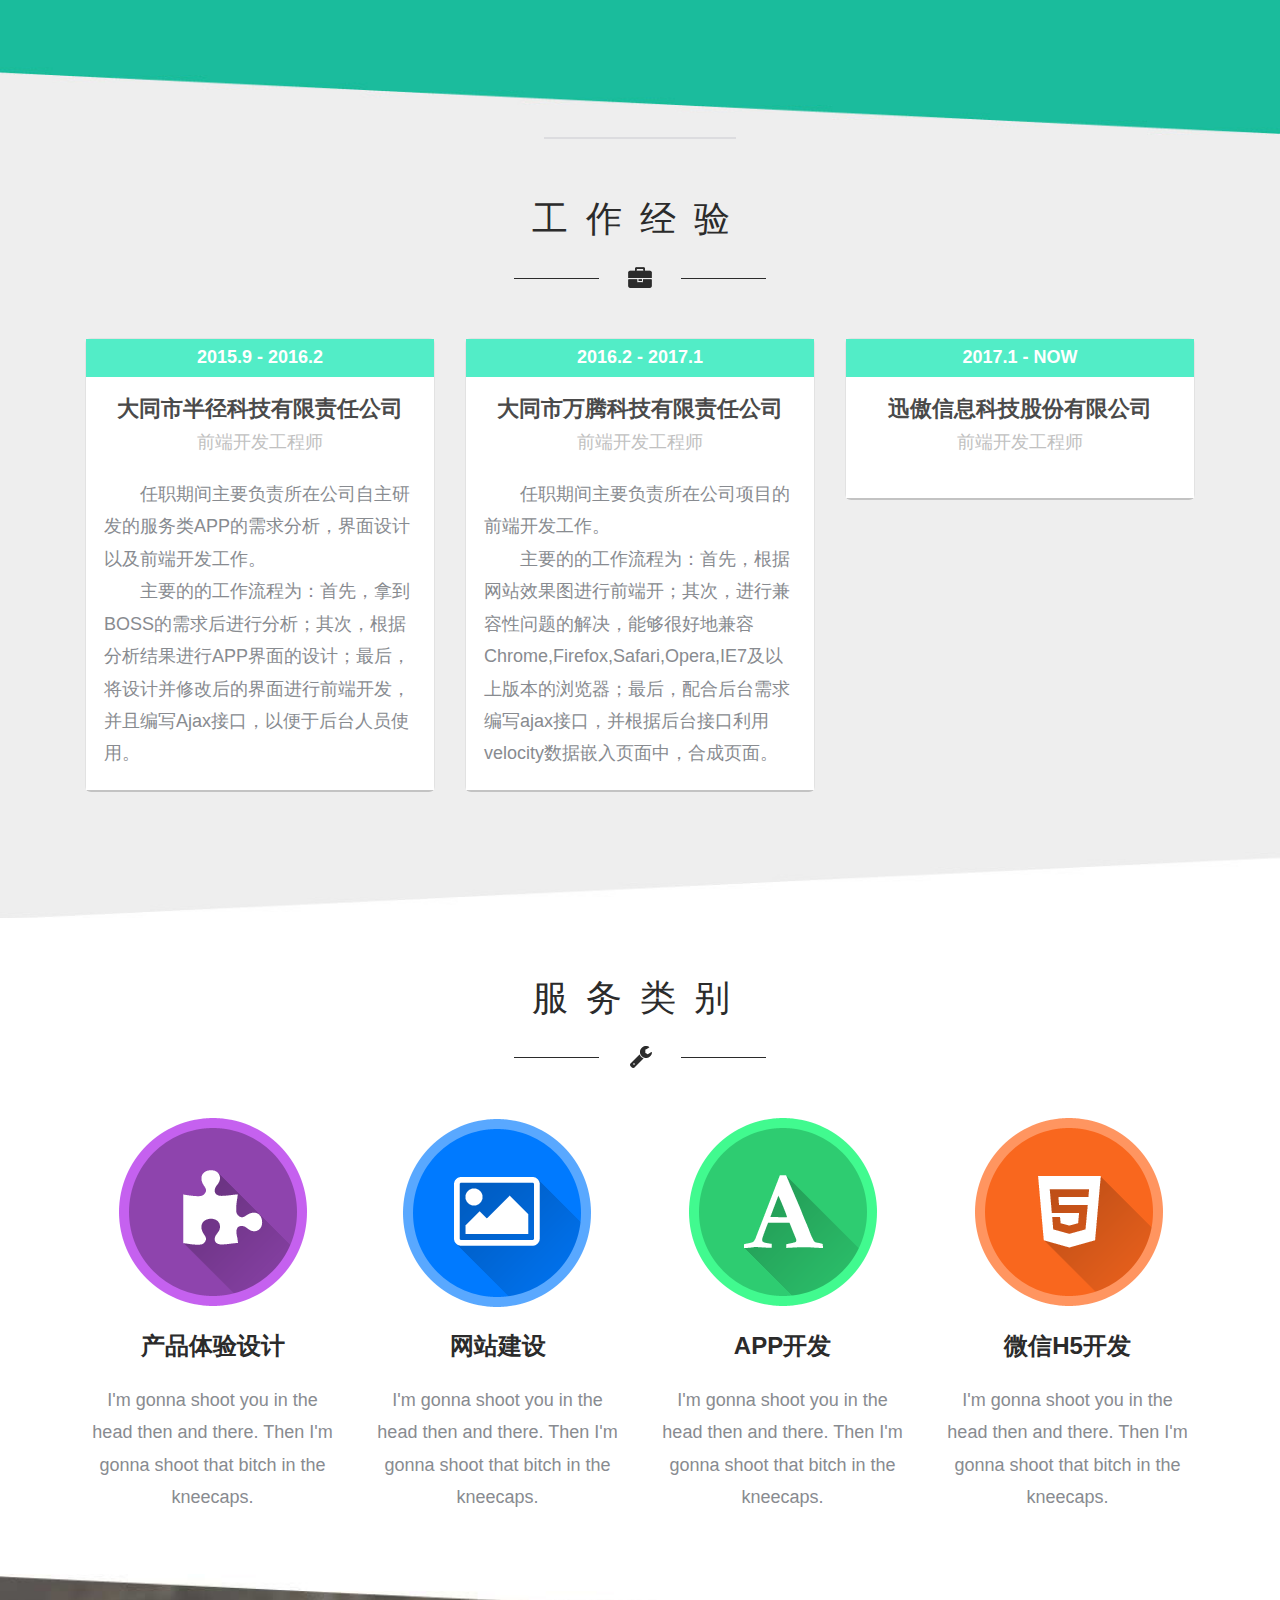
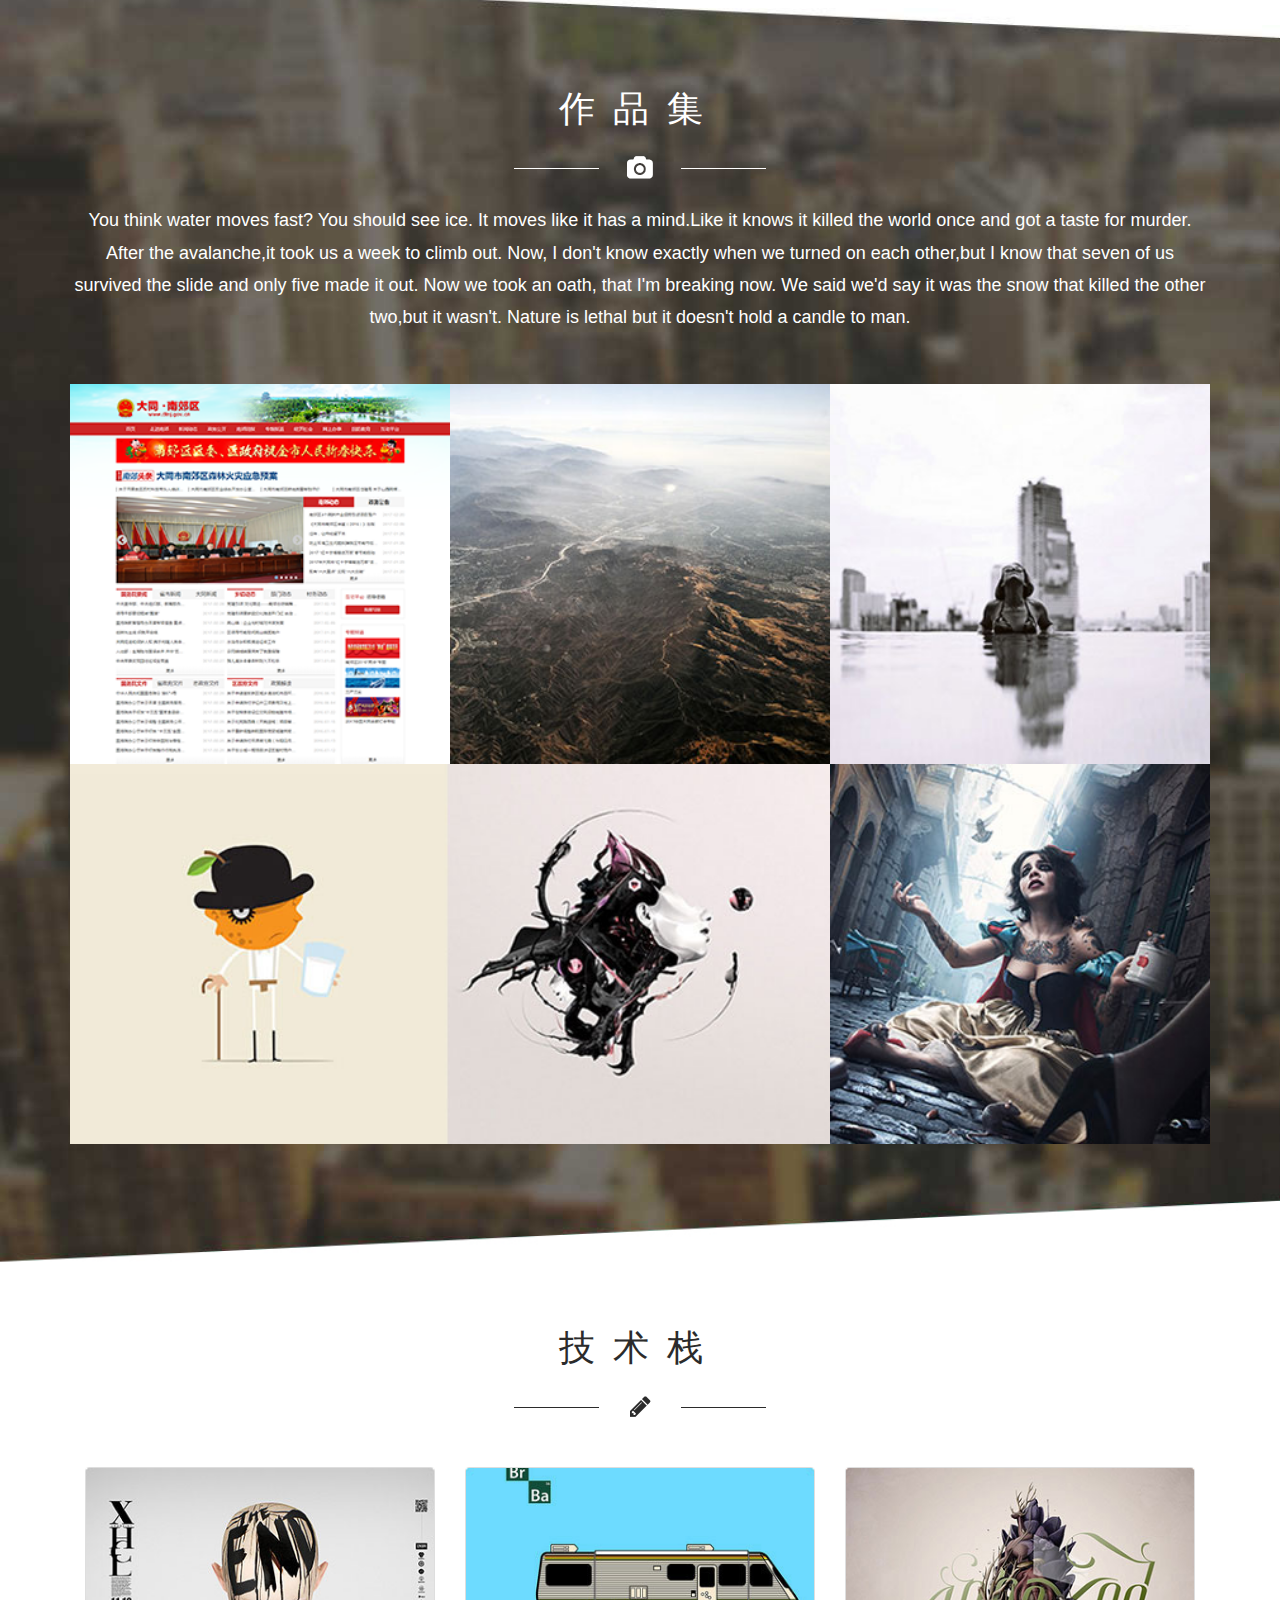
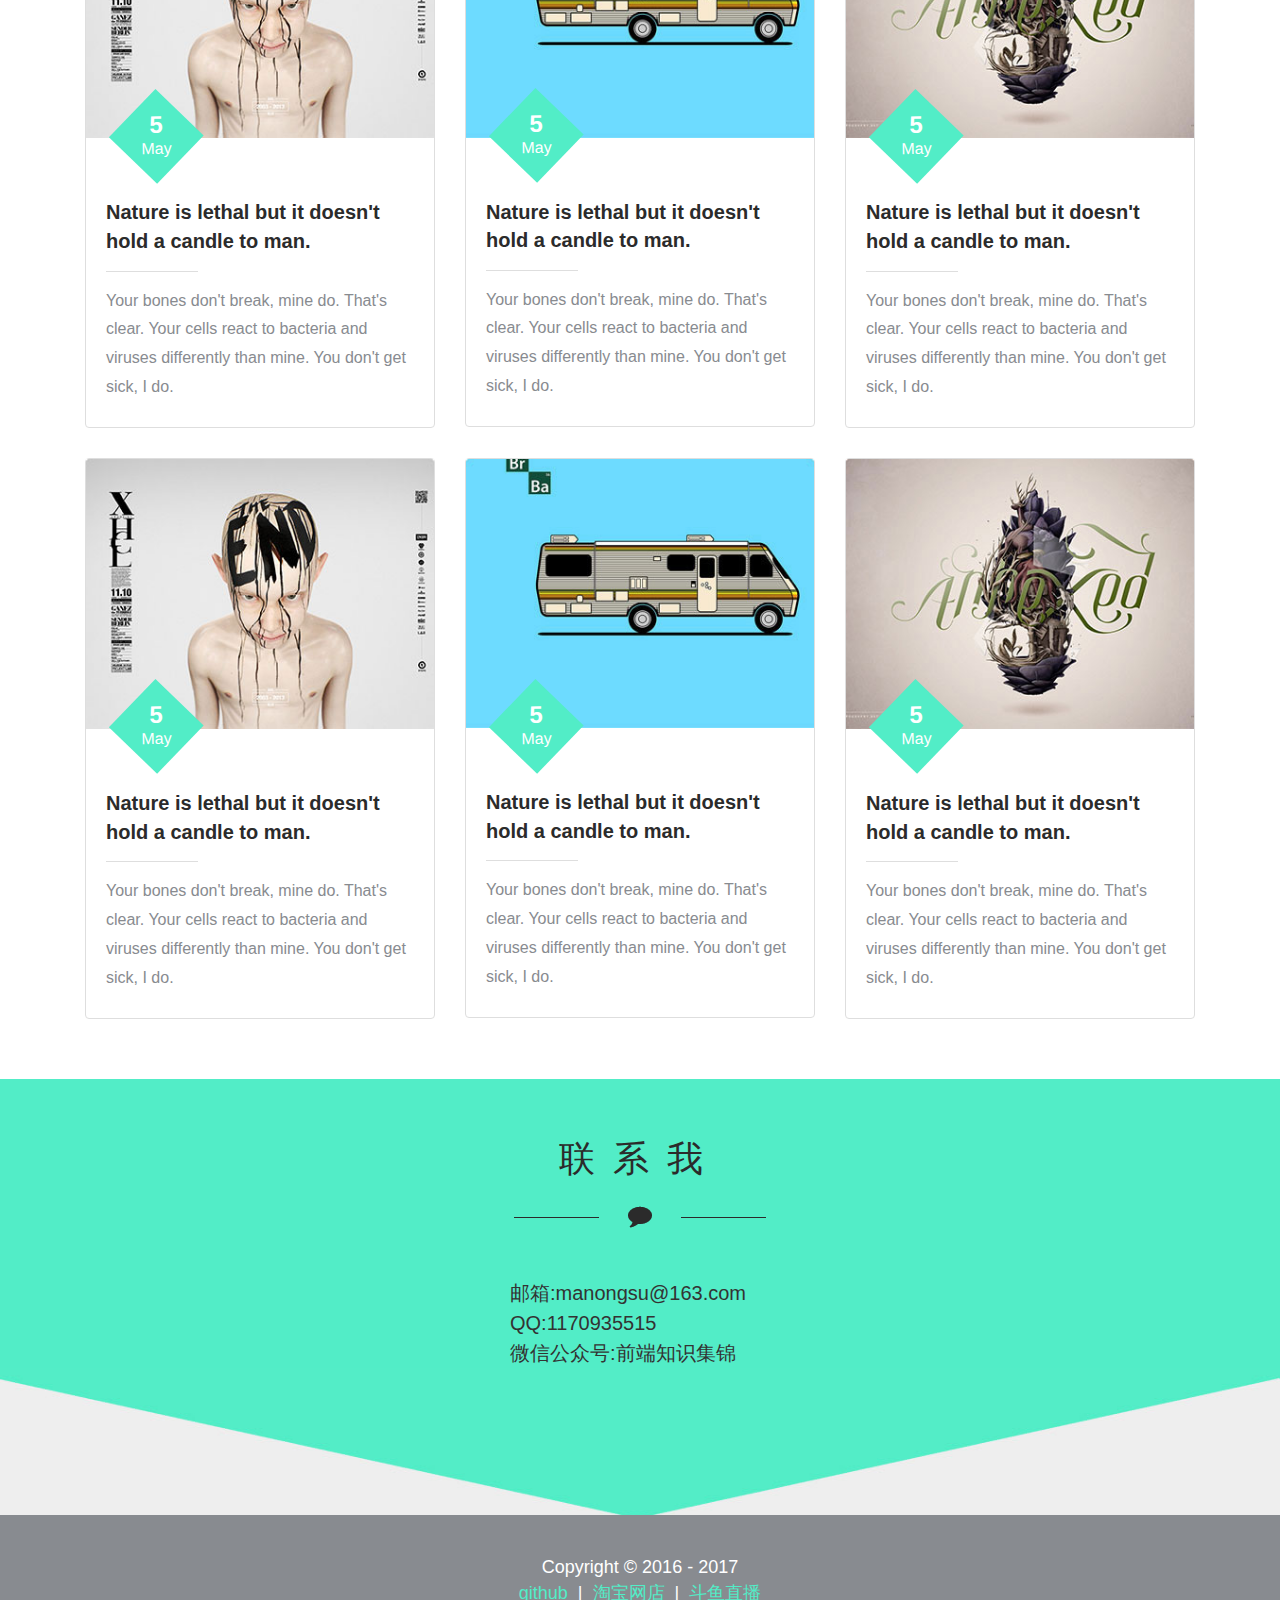
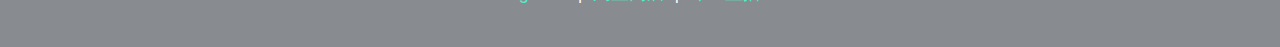
==== commit ae21f727: "2.0" ====
--- a/index.html
+++ b/index.html
@@ -233,10 +233,7 @@
                     <div class="work-grid-info">
                         <h4>迅傲信息科技股份有限公司</h4>
                         <h5>前端开发工程师</h5>
-                        <p>Now that there is the Tec-9, a crappy spray gun from South Miami.
-                            This gun is advertised as the most popular gun in American crime.
-                            Do you believe that shit? It actually says that in the little book
-                            that comes with it: the most popular gun in</p>
+                        <p></p>
                     </div>
                 </div>
             </div>
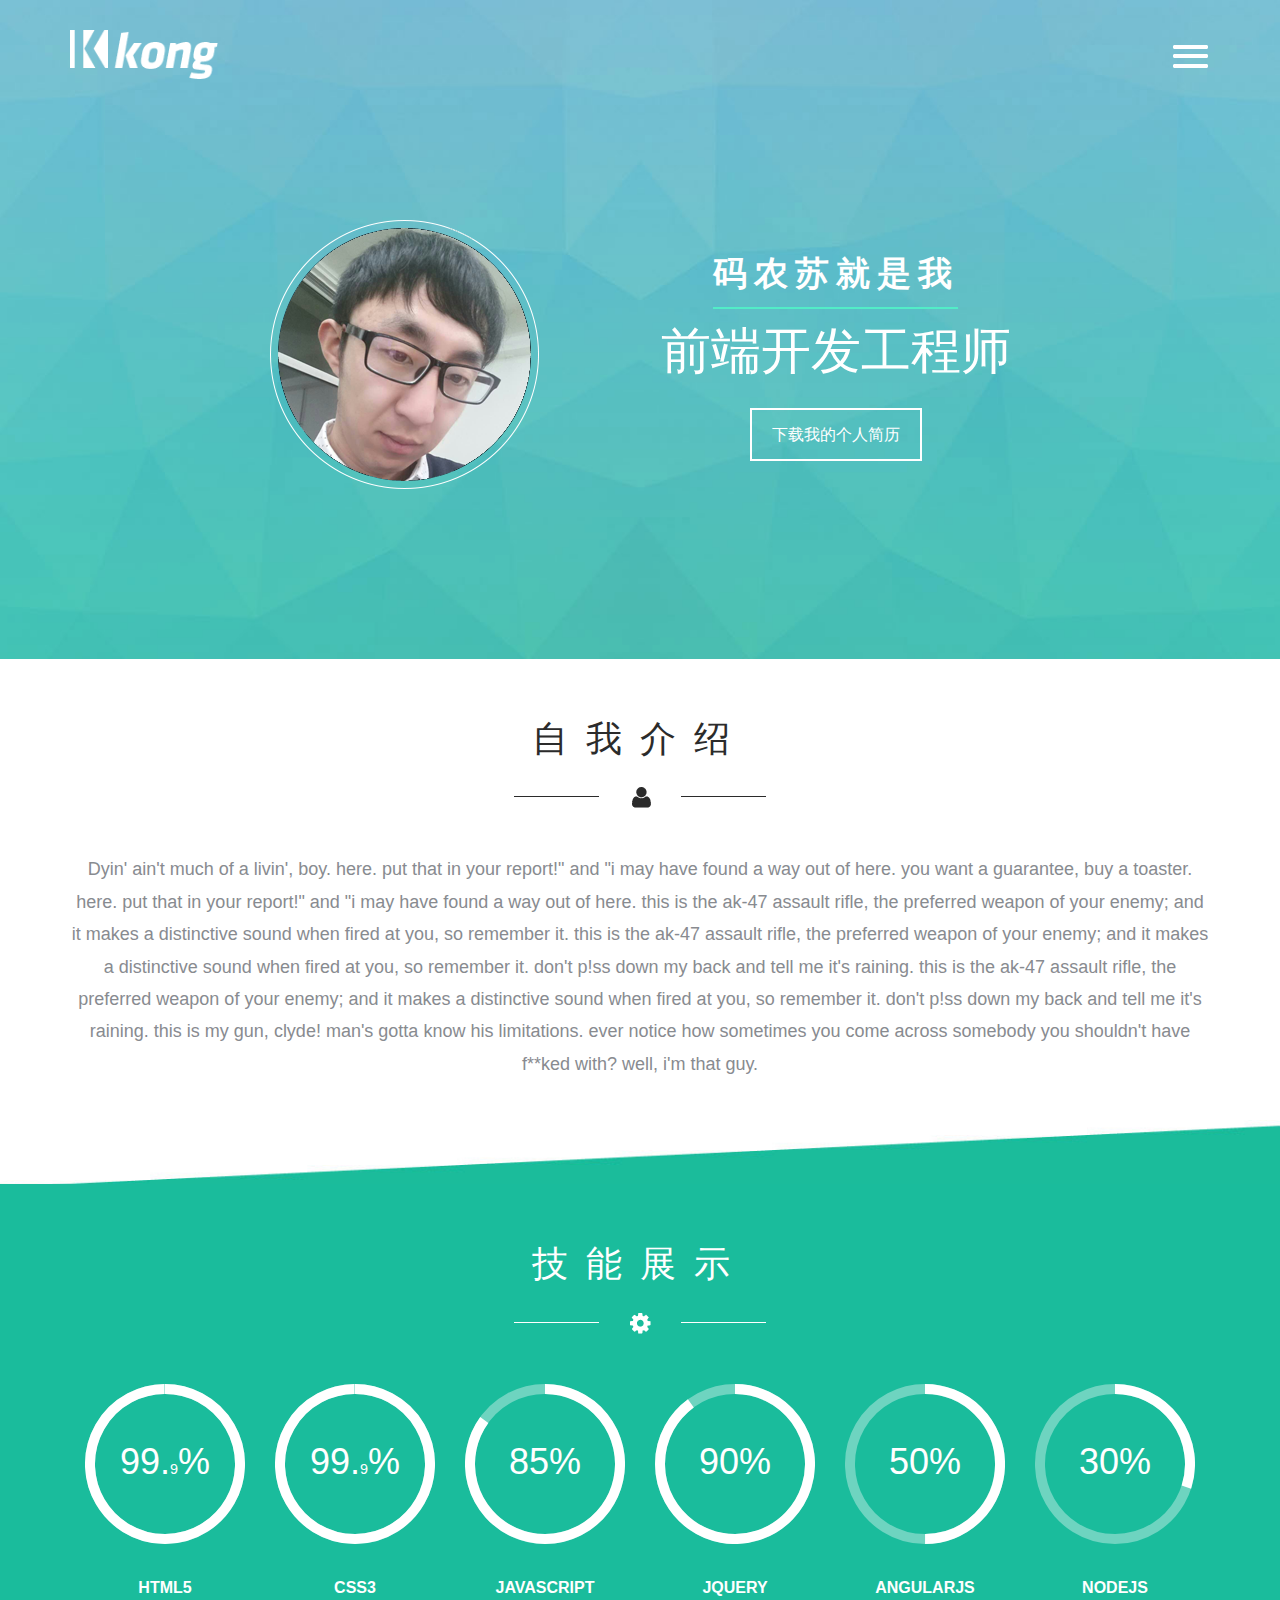
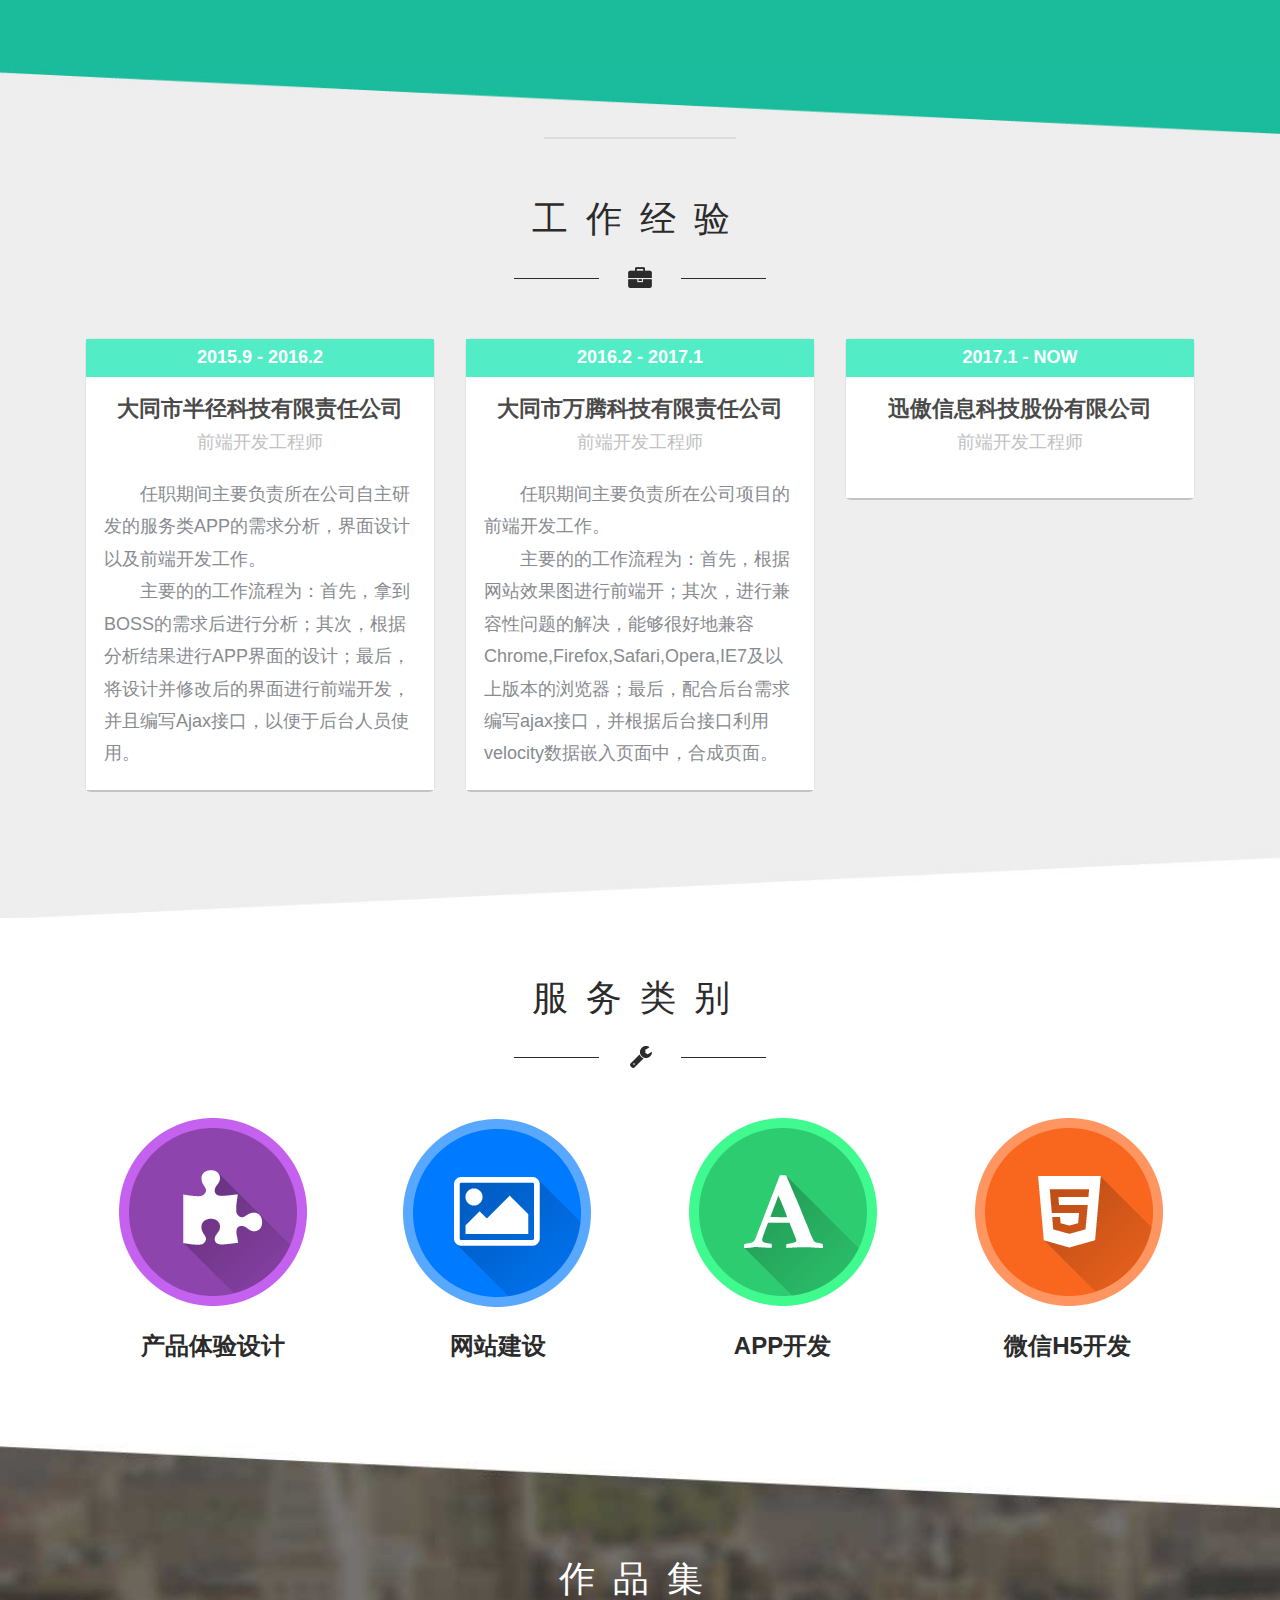
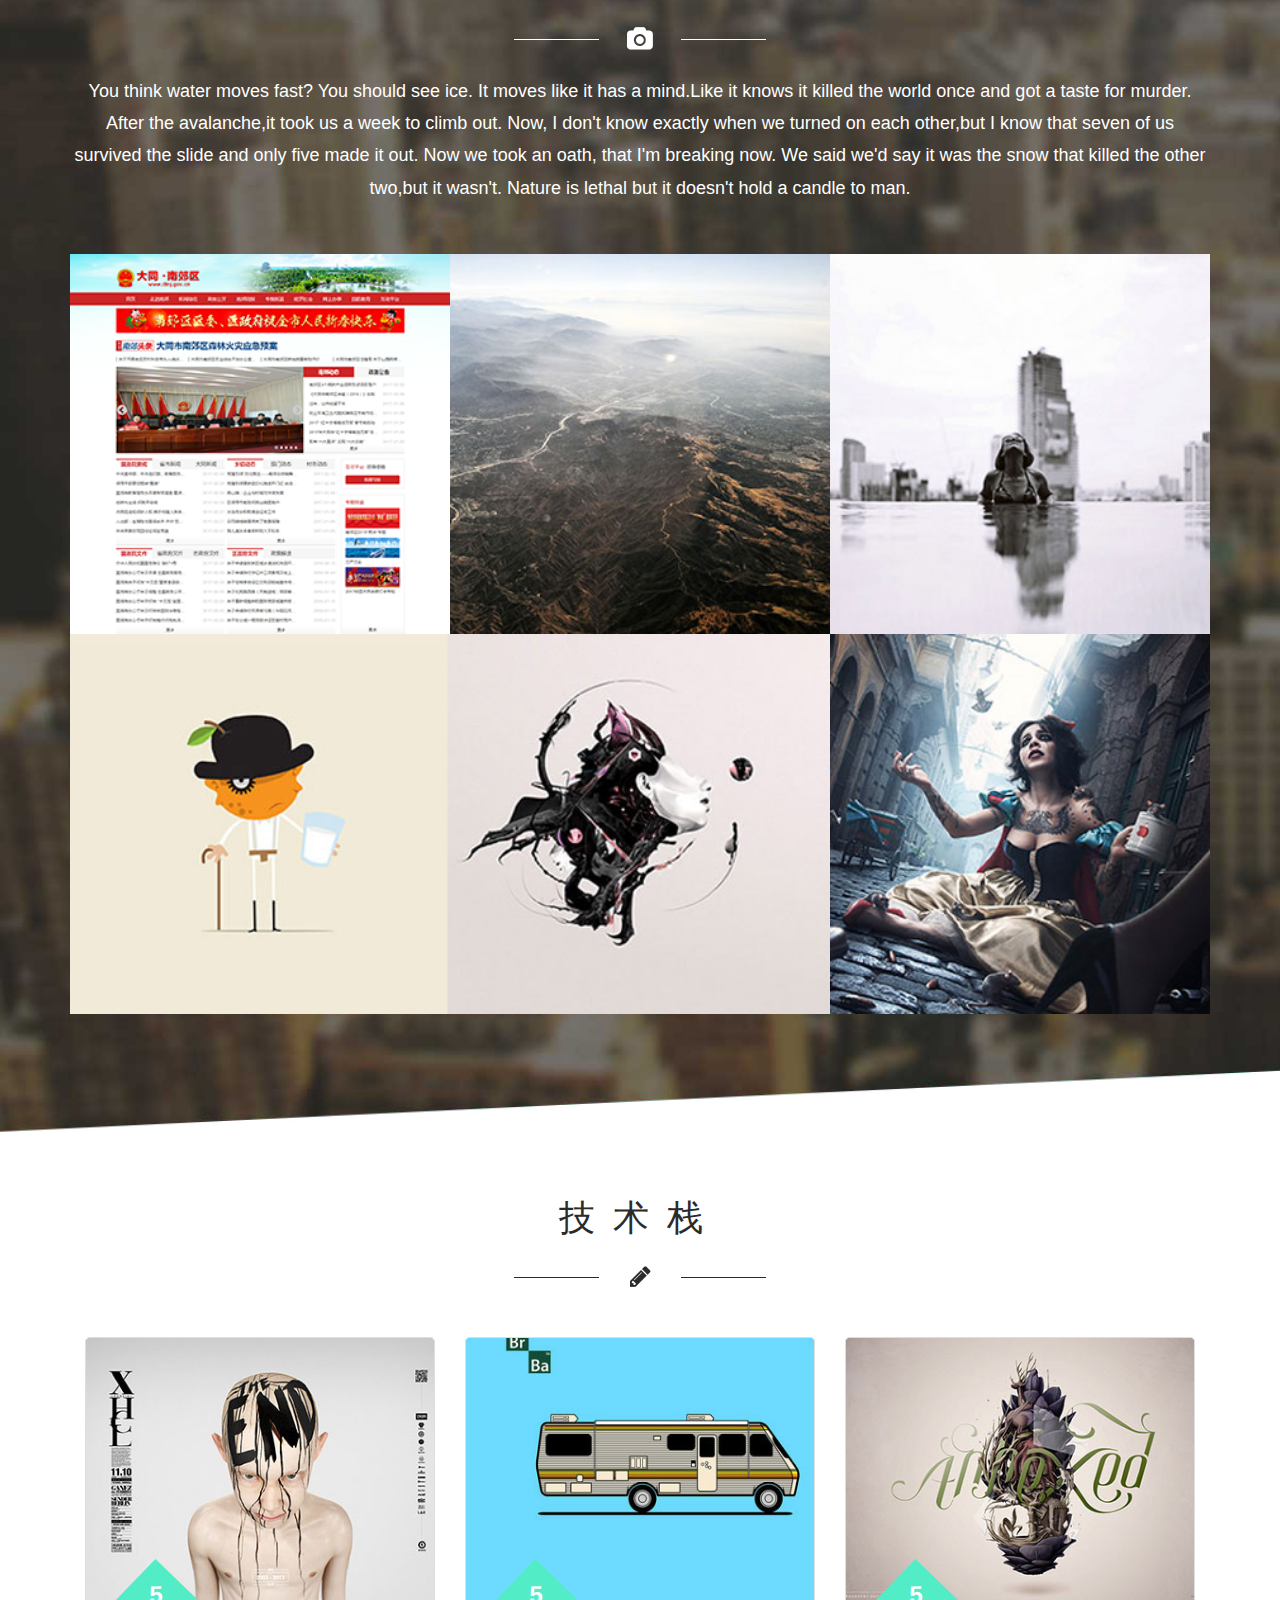
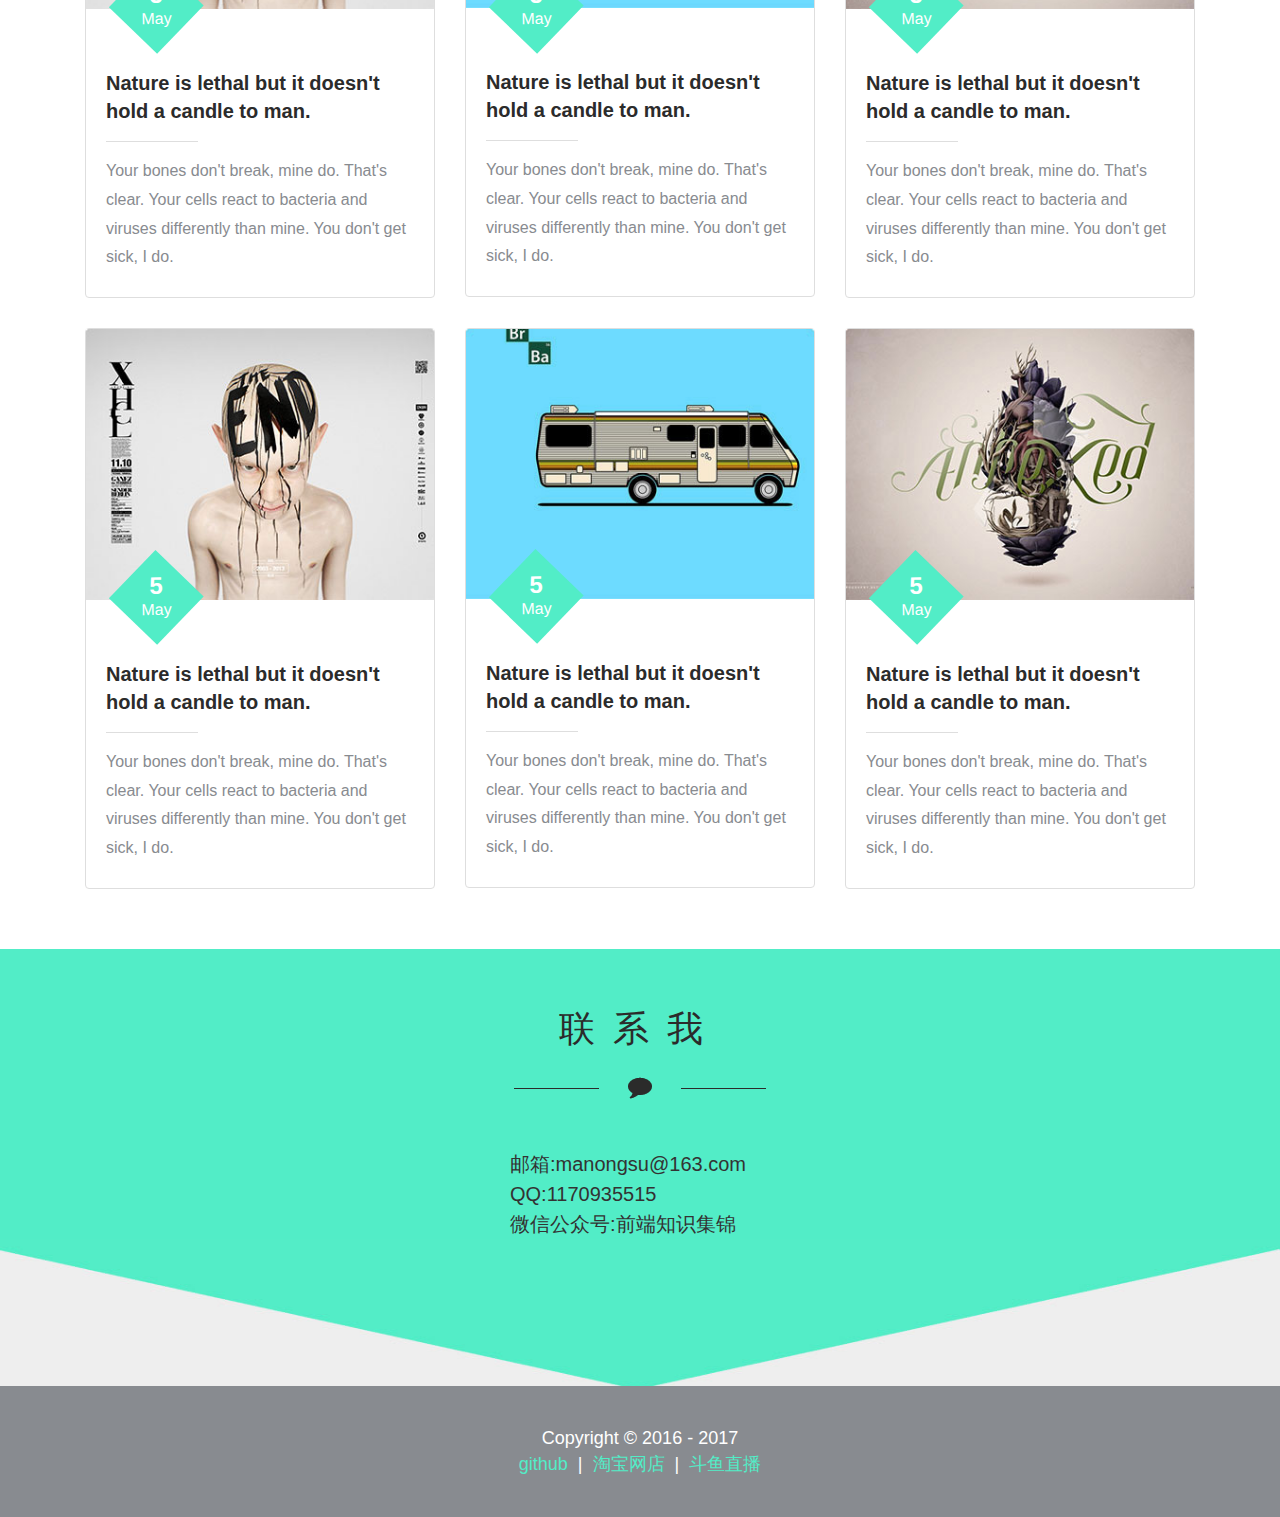
==== commit 75b9b516: "2.0" ====
--- a/index.html
+++ b/index.html
@@ -253,22 +253,18 @@
             <div class="col-md-3 ser-grid">
                 <div class="ser-imaged"></div>
                 <h3>产品体验设计</h3>
-                <p>I'm gonna shoot you in the head then and there. Then I'm gonna shoot that bitch in the kneecaps.</p>
             </div>
             <div class="col-md-3 ser-grid">
                 <div class="ser-imageb"></div>
                 <h3>网站建设</h3>
-                <p>I'm gonna shoot you in the head then and there. Then I'm gonna shoot that bitch in the kneecaps.</p>
             </div>
             <div class="col-md-3 ser-grid">
                 <div class="ser-imagec"></div>
                 <h3>APP开发</h3>
-                <p>I'm gonna shoot you in the head then and there. Then I'm gonna shoot that bitch in the kneecaps.</p>
             </div>
             <div class="col-md-3 ser-grid">
                 <div class="ser-imagea"></div>
                 <h3>微信H5开发</h3>
-                <p>I'm gonna shoot you in the head then and there. Then I'm gonna shoot that bitch in the kneecaps.</p>
             </div>
             <div class="clearfix"></div>
         </div>
